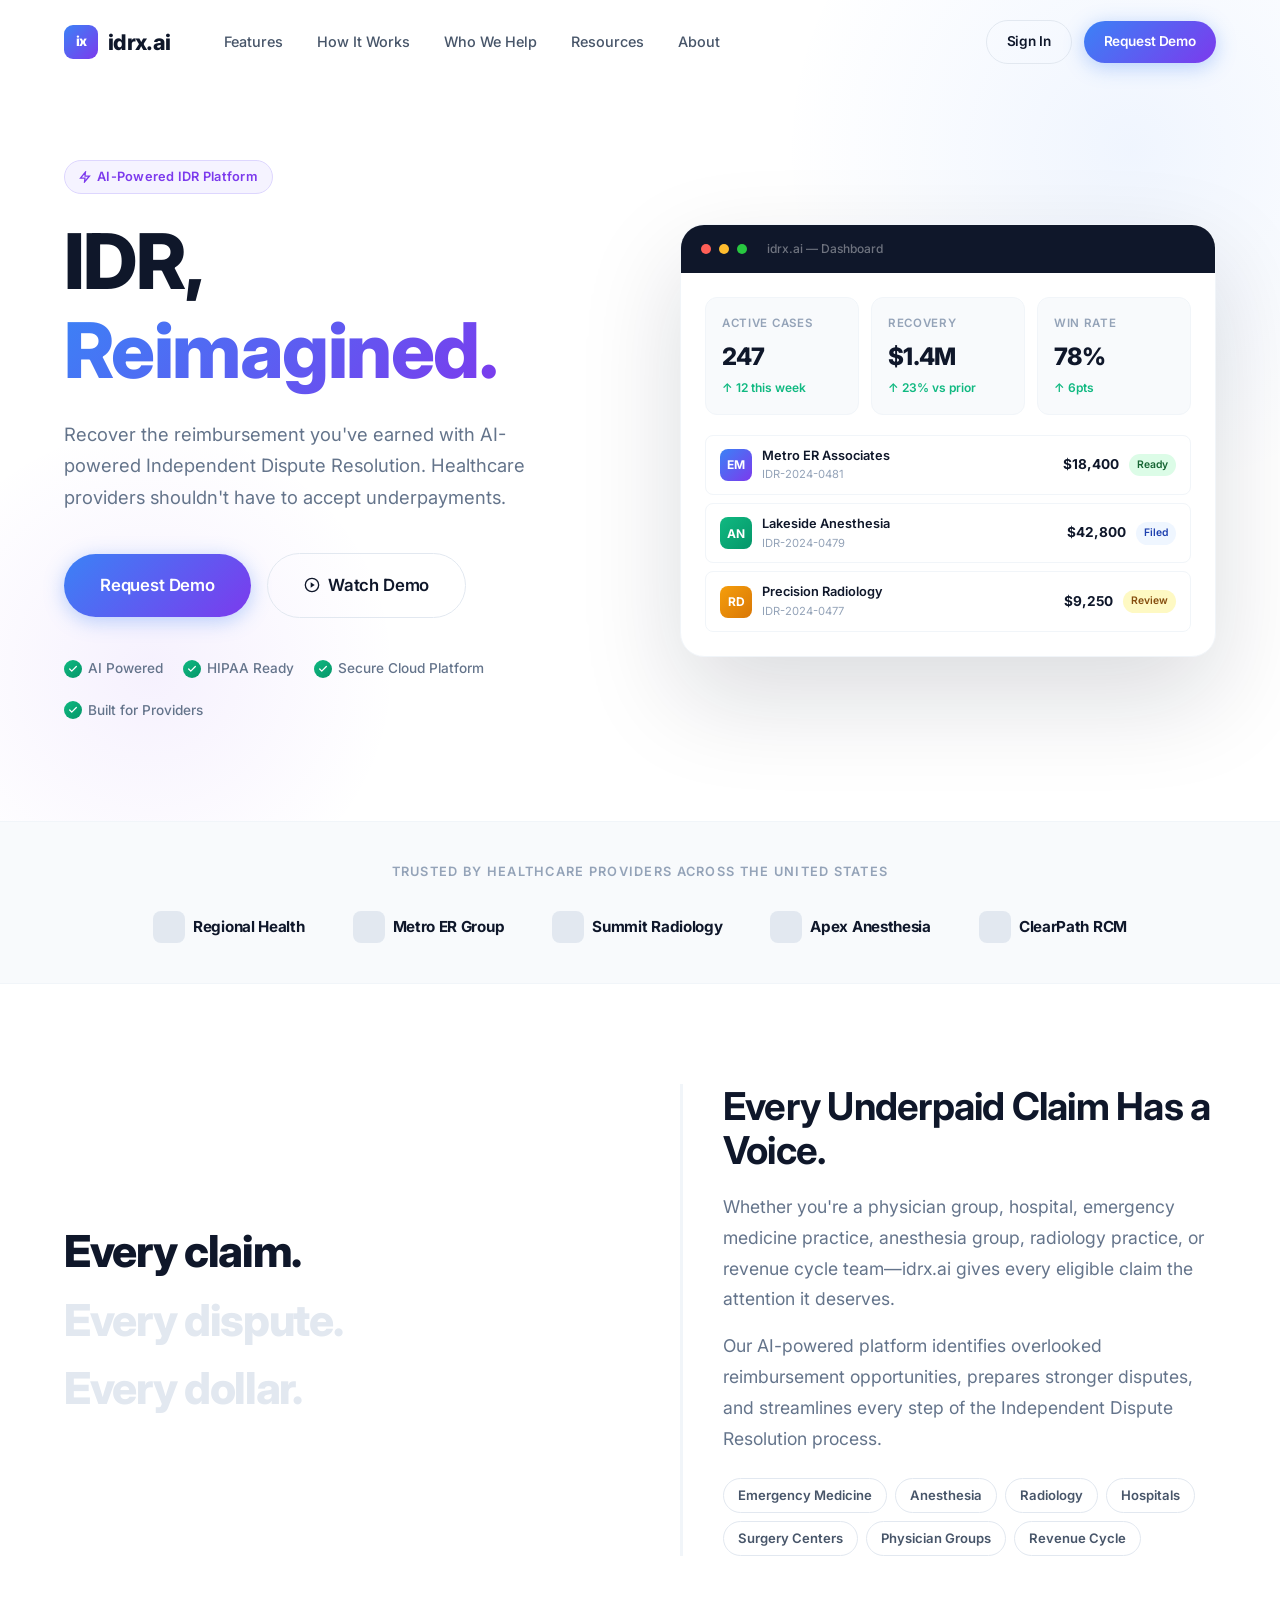
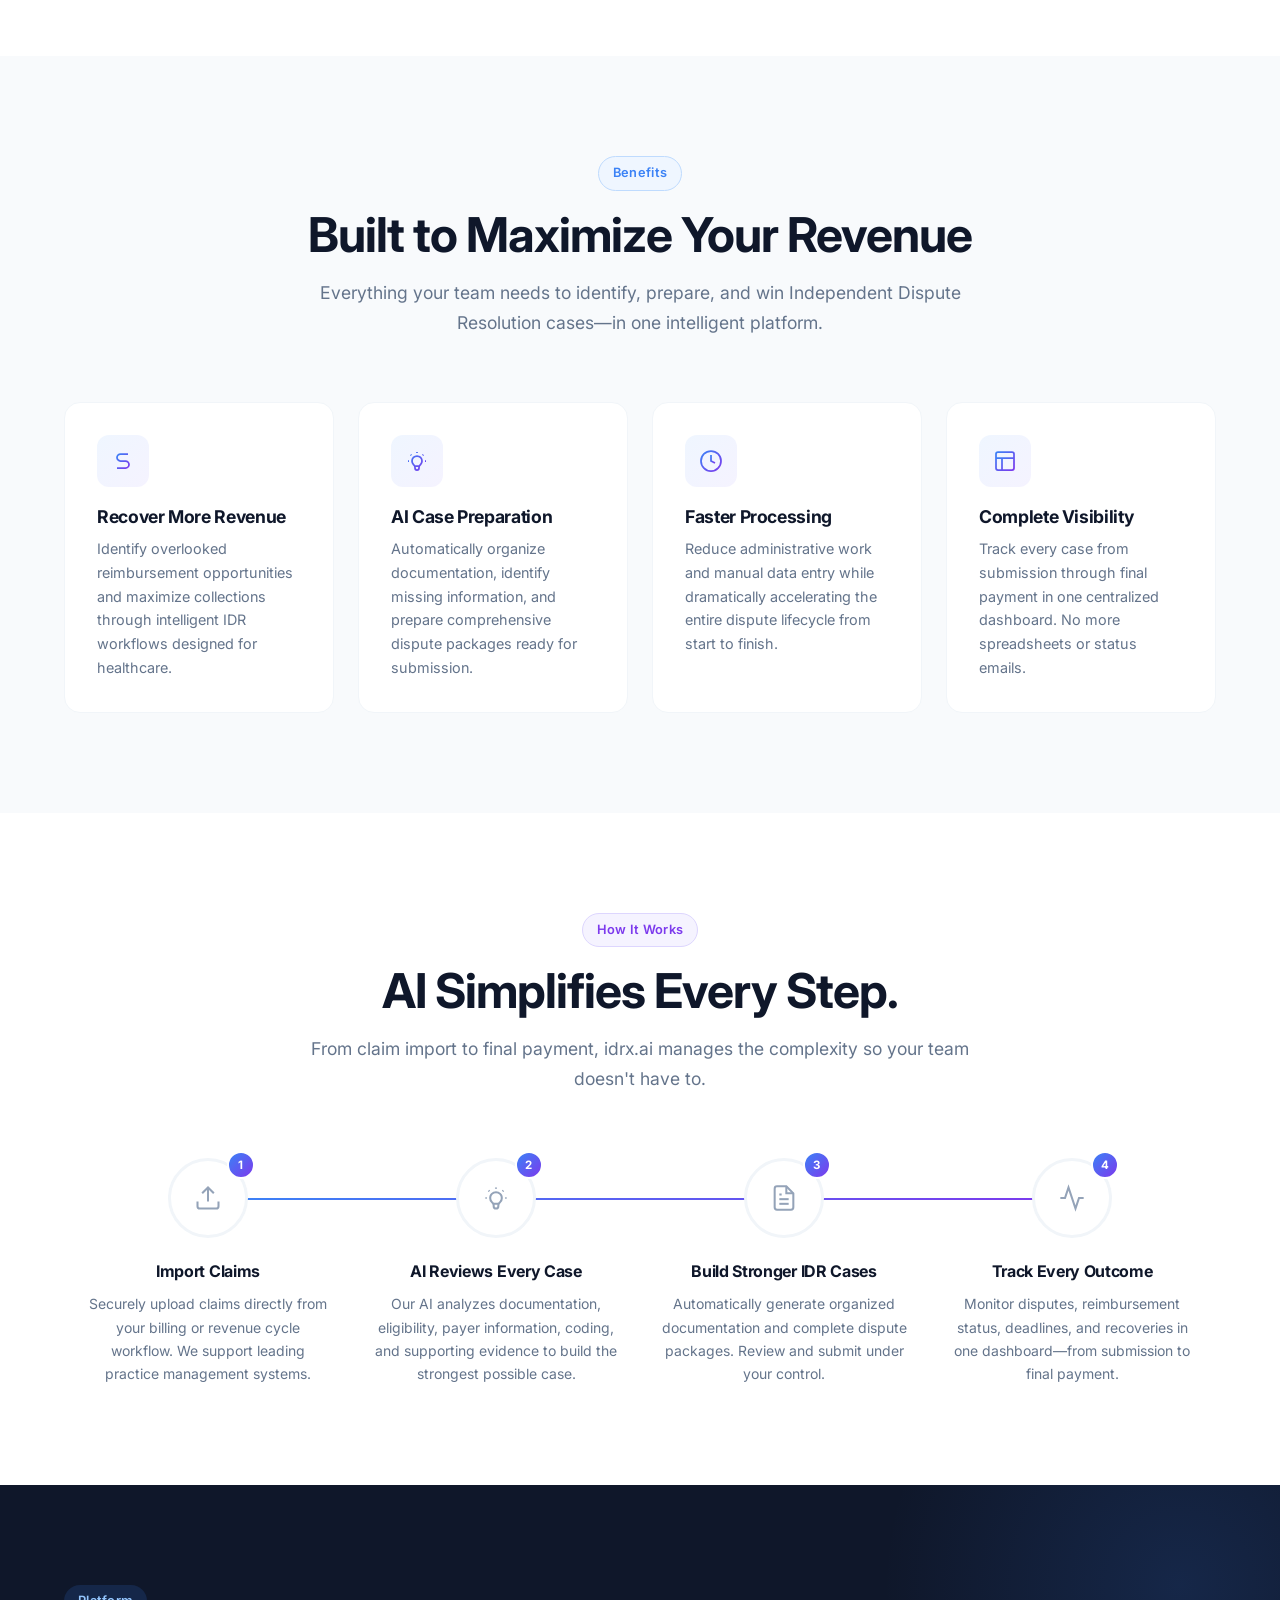
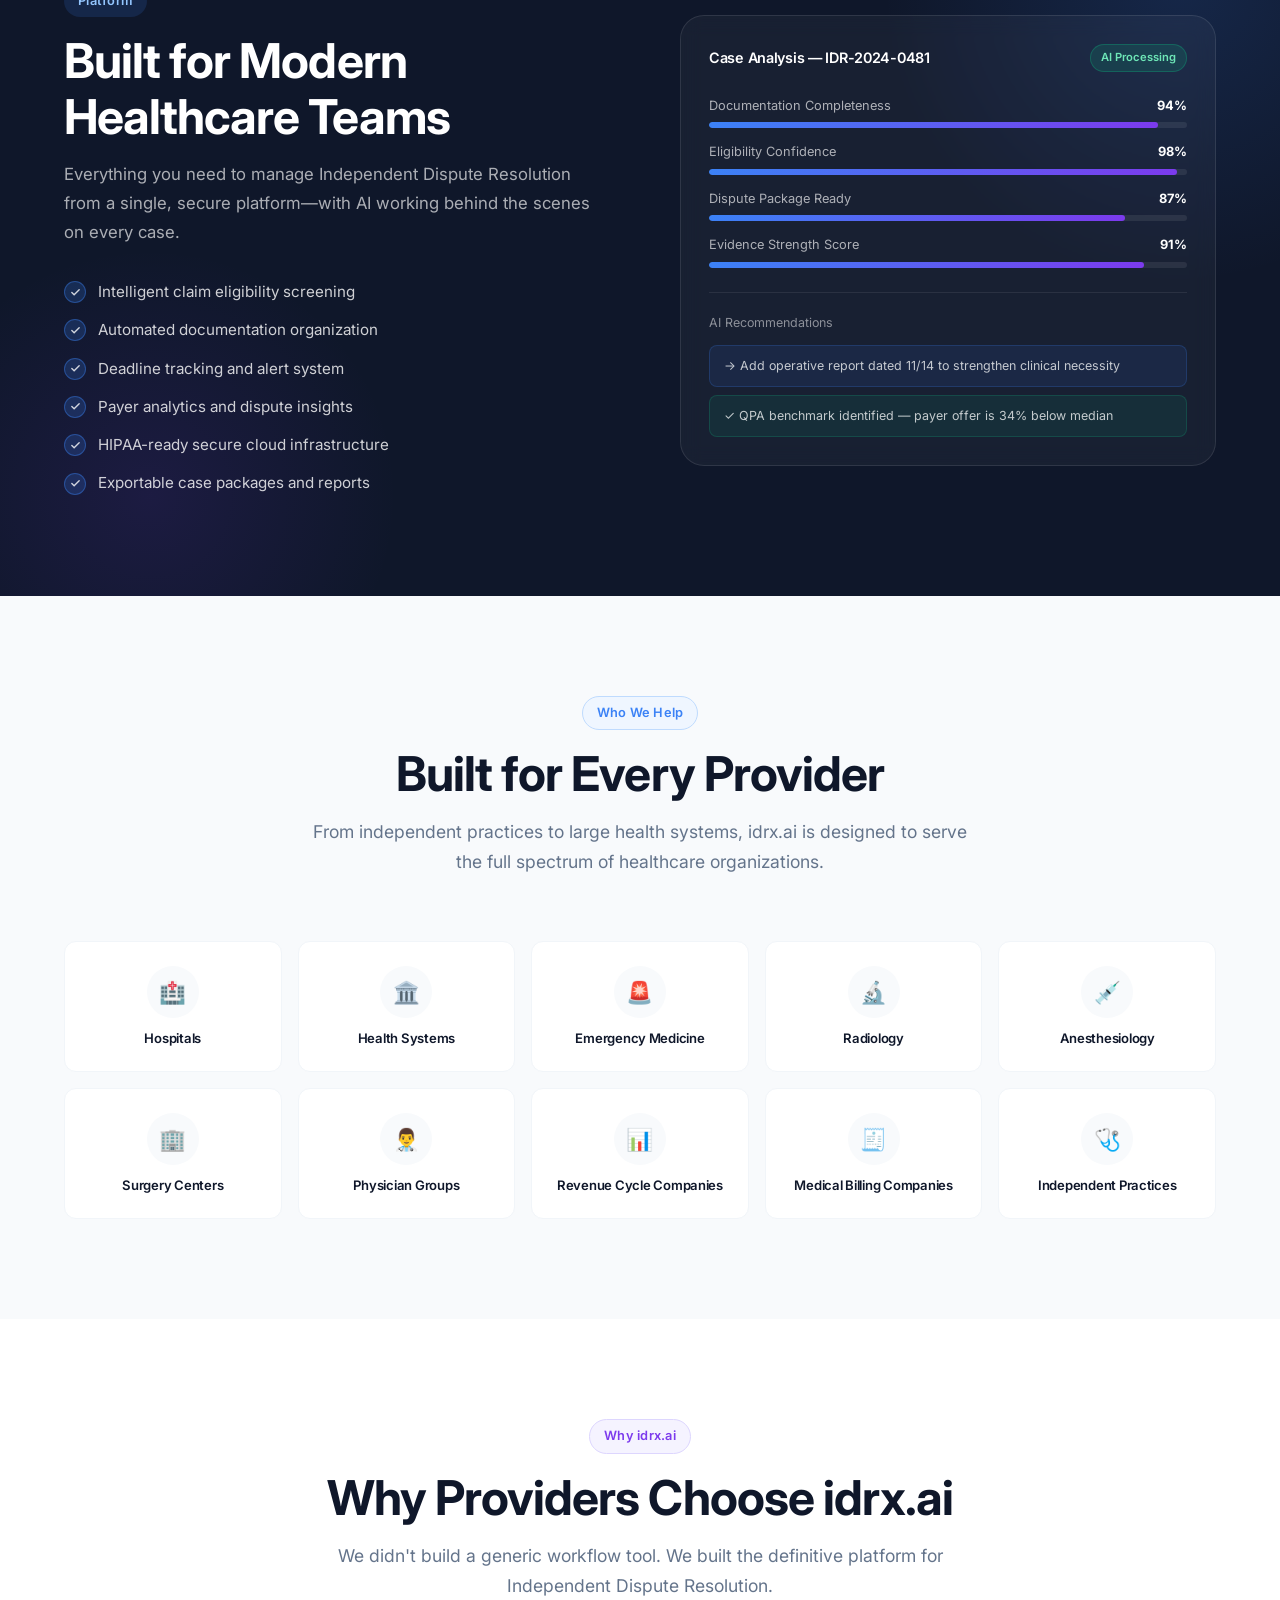
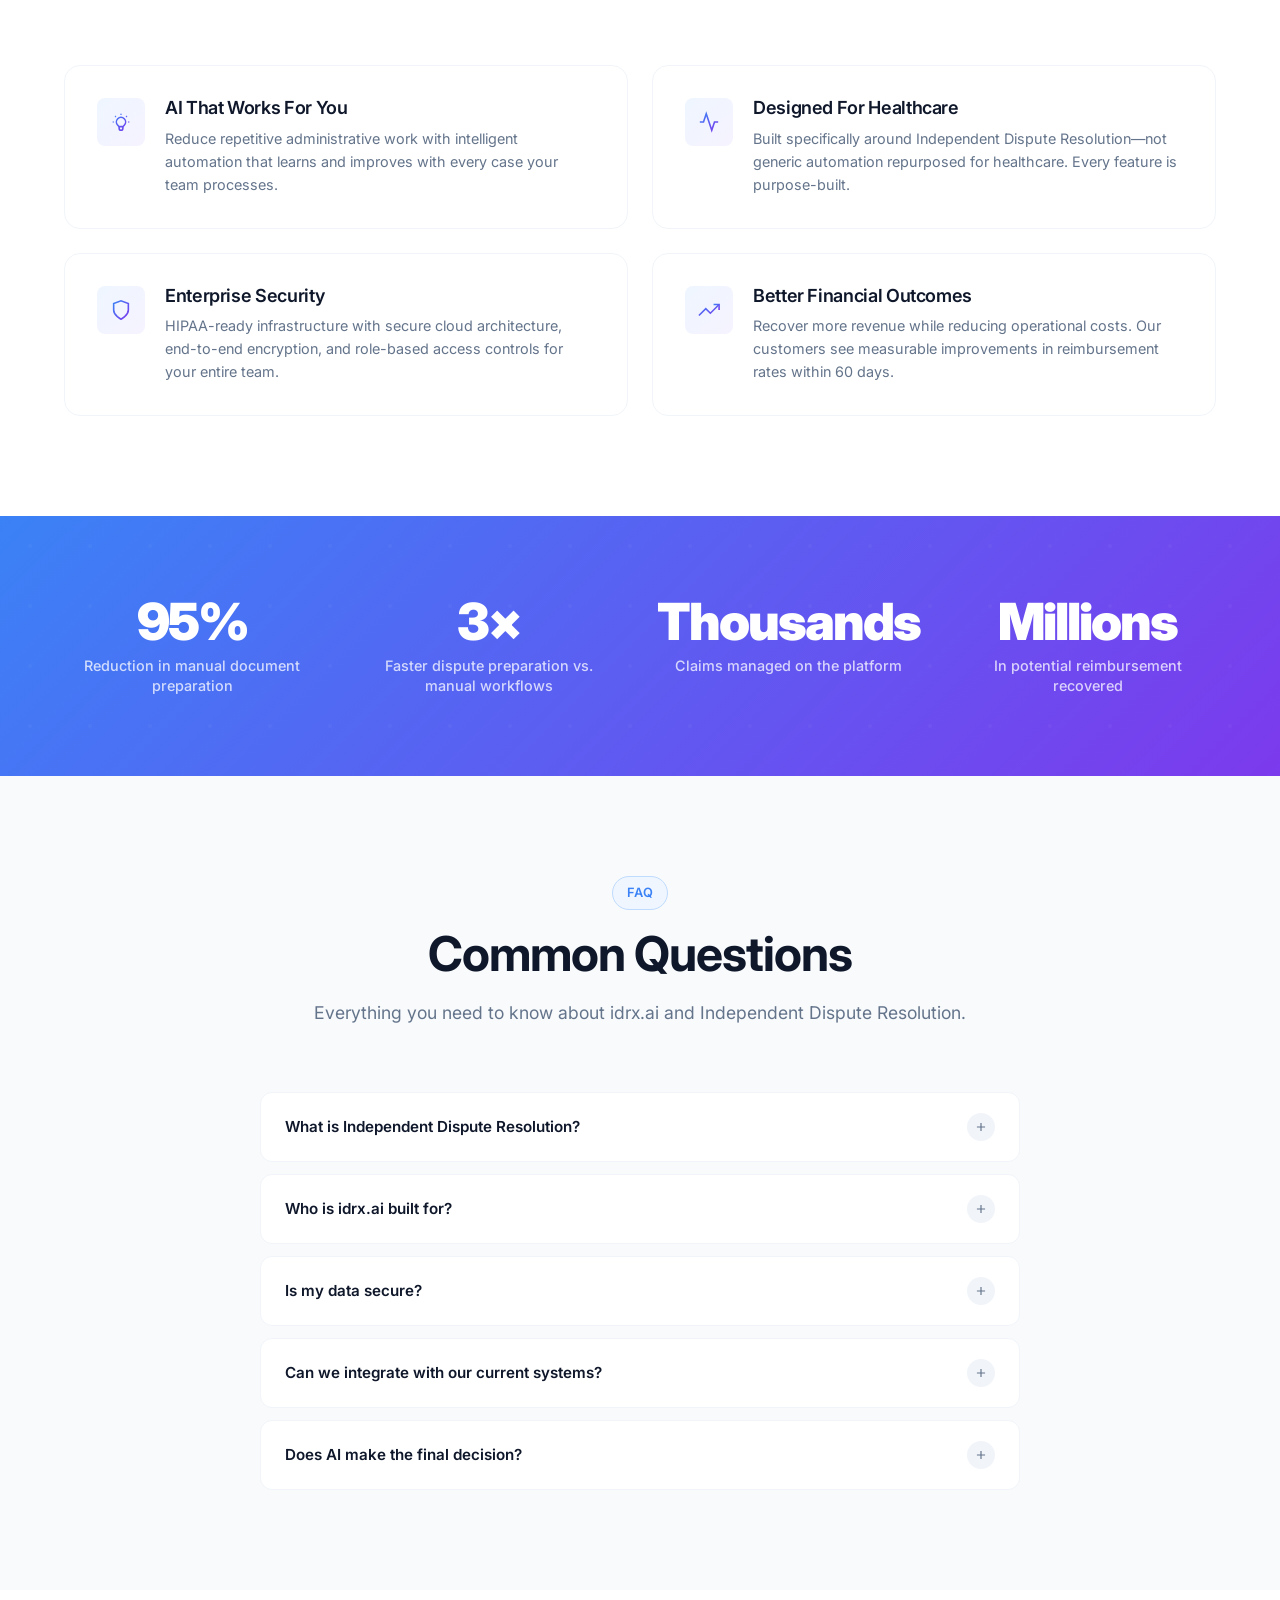
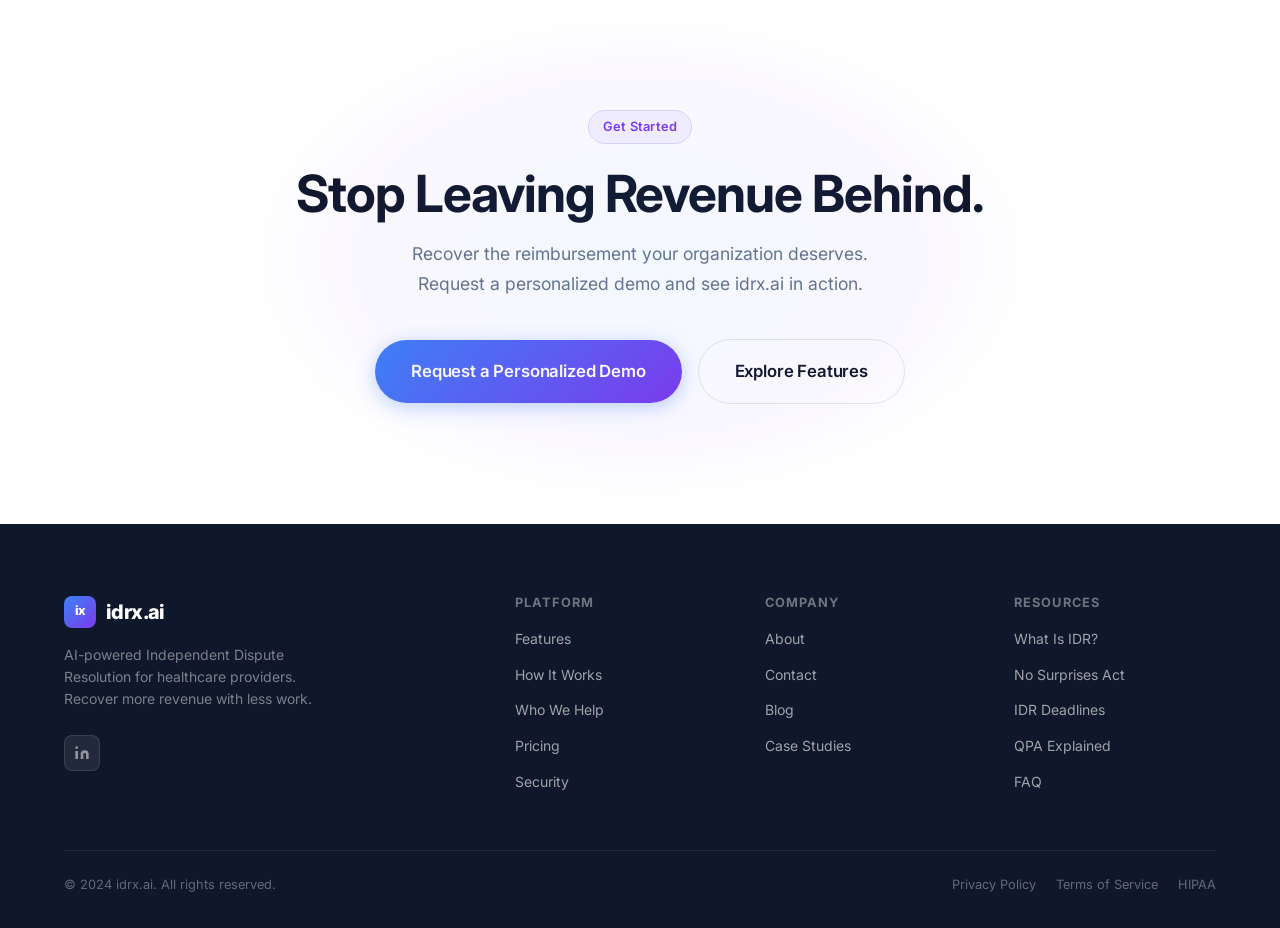
==== index.html @ ad0b0669 "Initial build: idrx.ai full website - Homepage with hero, benefits, how-it-works, dashboard mockup, " ====
<!DOCTYPE html>
<html lang="en">
<head>
  <meta charset="UTF-8" />
  <meta name="viewport" content="width=device-width, initial-scale=1.0" />
  <title>AI-Powered Independent Dispute Resolution Platform | idrx.ai</title>
  <meta name="description" content="idrx.ai helps healthcare providers recover fair reimbursement through AI-powered Independent Dispute Resolution. Simplify IDR workflows, reduce administrative burden, and maximize revenue." />
  <meta property="og:title" content="idrx.ai — IDR, Reimagined." />
  <meta property="og:description" content="AI-powered Independent Dispute Resolution for healthcare providers. Recover more revenue with less administrative work." />
  <meta property="og:type" content="website" />
  <link rel="preconnect" href="https://fonts.googleapis.com" />
  <link rel="preconnect" href="https://fonts.gstatic.com" crossorigin />
  <link rel="stylesheet" href="assets/css/style.css" />
  <link rel="icon" href="data:image/svg+xml,<svg xmlns='http://www.w3.org/2000/svg' viewBox='0 0 32 32'><rect width='32' height='32' rx='8' fill='url(%23g)'/><defs><linearGradient id='g' x1='0' y1='0' x2='1' y2='1'><stop offset='0' stop-color='%233B82F6'/><stop offset='1' stop-color='%237C3AED'/></linearGradient></defs><text x='6' y='23' font-family='system-ui' font-weight='900' font-size='18' fill='white'>ix</text></svg>" />
</head>
<body>

<!-- ── NAVIGATION ── -->
<nav class="nav" id="nav">
  <div class="nav__inner">
    <a href="index.html" class="nav__logo">
      <div class="nav__logo-mark">ix</div>
      idrx.ai
    </a>
    <ul class="nav__links">
      <li><a href="features.html">Features</a></li>
      <li><a href="index.html#how-it-works">How It Works</a></li>
      <li><a href="index.html#who-we-help">Who We Help</a></li>
      <li><a href="index.html#faq">Resources</a></li>
      <li><a href="about.html">About</a></li>
    </ul>
    <div class="nav__actions">
      <a href="contact.html" class="btn btn--secondary btn--small">Sign In</a>
      <a href="contact.html" class="btn btn--primary btn--small">Request Demo</a>
    </div>
    <button class="nav__mobile-toggle" aria-label="Open menu">
      <svg width="22" height="22" viewBox="0 0 24 24" fill="none" stroke="currentColor" stroke-width="2"><line x1="3" y1="6" x2="21" y2="6"/><line x1="3" y1="12" x2="21" y2="12"/><line x1="3" y1="18" x2="21" y2="18"/></svg>
    </button>
  </div>
</nav>

<!-- Mobile Menu -->
<div class="nav__mobile-menu">
  <button class="nav__mobile-close">✕</button>
  <a href="features.html">Features</a>
  <a href="index.html#how-it-works">How It Works</a>
  <a href="index.html#who-we-help">Who We Help</a>
  <a href="about.html">About</a>
  <a href="contact.html" class="btn btn--primary" style="margin-top:16px">Request Demo</a>
</div>

<!-- ── HERO ── -->
<section class="hero">
  <div class="container">
    <div class="hero__inner">
      <div class="hero__content">
        <div class="hero__badge animate-in">
          <span class="badge badge--violet">
            <svg width="12" height="12" viewBox="0 0 24 24" fill="none" stroke="currentColor" stroke-width="2.5"><path d="M13 2L3 14h9l-1 8 10-12h-9l1-8z"/></svg>
            AI-Powered IDR Platform
          </span>
        </div>
        <h1 class="hero__headline animate-in animate-in-delay-1">
          IDR,<br>
          <span class="text-gradient">Reimagined.</span>
        </h1>
        <p class="hero__subline animate-in animate-in-delay-2">
          Recover the reimbursement you've earned with AI-powered Independent Dispute Resolution. Healthcare providers shouldn't have to accept underpayments.
        </p>
        <div class="hero__actions animate-in animate-in-delay-3">
          <a href="contact.html" class="btn btn--primary btn--large">Request Demo</a>
          <a href="#how-it-works" class="btn btn--secondary btn--large">
            <svg width="16" height="16" viewBox="0 0 24 24" fill="none" stroke="currentColor" stroke-width="2"><circle cx="12" cy="12" r="10"/><polygon points="10 8 16 12 10 16 10 8" fill="currentColor" stroke="none"/></svg>
            Watch Demo
          </a>
        </div>
        <div class="hero__trust animate-in animate-in-delay-3">
          <div class="hero__trust-item">
            <span class="check"><svg viewBox="0 0 24 24" fill="none"><polyline points="20 6 9 17 4 12" stroke="white" stroke-width="3" stroke-linecap="round" stroke-linejoin="round"/></svg></span>
            AI Powered
          </div>
          <div class="hero__trust-item">
            <span class="check"><svg viewBox="0 0 24 24" fill="none"><polyline points="20 6 9 17 4 12" stroke="white" stroke-width="3" stroke-linecap="round" stroke-linejoin="round"/></svg></span>
            HIPAA Ready
          </div>
          <div class="hero__trust-item">
            <span class="check"><svg viewBox="0 0 24 24" fill="none"><polyline points="20 6 9 17 4 12" stroke="white" stroke-width="3" stroke-linecap="round" stroke-linejoin="round"/></svg></span>
            Secure Cloud Platform
          </div>
          <div class="hero__trust-item">
            <span class="check"><svg viewBox="0 0 24 24" fill="none"><polyline points="20 6 9 17 4 12" stroke="white" stroke-width="3" stroke-linecap="round" stroke-linejoin="round"/></svg></span>
            Built for Providers
          </div>
        </div>
      </div>

      <!-- Dashboard Visual -->
      <div class="hero__visual float">
        <div class="hero__dashboard">
          <div class="hero__dashboard-header">
            <div class="hero__dashboard-dot" style="background:#FF5F57"></div>
            <div class="hero__dashboard-dot" style="background:#FFBD2E"></div>
            <div class="hero__dashboard-dot" style="background:#28C840"></div>
            <span style="color:rgba(255,255,255,0.4);font-size:0.75rem;margin-left:12px;font-family:'Inter',sans-serif;font-weight:500">idrx.ai — Dashboard</span>
          </div>
          <div class="hero__dashboard-body">
            <div class="metric-row">
              <div class="metric-card">
                <div class="metric-card__label">Active Cases</div>
                <div class="metric-card__value">247</div>
                <div class="metric-card__change">↑ 12 this week</div>
              </div>
              <div class="metric-card">
                <div class="metric-card__label">Recovery</div>
                <div class="metric-card__value">$1.4M</div>
                <div class="metric-card__change">↑ 23% vs prior</div>
              </div>
              <div class="metric-card">
                <div class="metric-card__label">Win Rate</div>
                <div class="metric-card__value">78%</div>
                <div class="metric-card__change">↑ 6pts</div>
              </div>
            </div>
            <div class="claim-list">
              <div class="claim-item">
                <div class="claim-item__info">
                  <div class="claim-item__icon" style="background:linear-gradient(135deg,#3B82F6,#7C3AED)">EM</div>
                  <div>
                    <div class="claim-item__name">Metro ER Associates</div>
                    <div class="claim-item__id">IDR-2024-0481</div>
                  </div>
                </div>
                <div style="display:flex;align-items:center;gap:10px">
                  <div class="claim-item__amount">$18,400</div>
                  <span class="claim-item__badge claim-item__badge--ready">Ready</span>
                </div>
              </div>
              <div class="claim-item">
                <div class="claim-item__info">
                  <div class="claim-item__icon" style="background:linear-gradient(135deg,#10B981,#059669)">AN</div>
                  <div>
                    <div class="claim-item__name">Lakeside Anesthesia</div>
                    <div class="claim-item__id">IDR-2024-0479</div>
                  </div>
                </div>
                <div style="display:flex;align-items:center;gap:10px">
                  <div class="claim-item__amount">$42,800</div>
                  <span class="claim-item__badge claim-item__badge--filed">Filed</span>
                </div>
              </div>
              <div class="claim-item">
                <div class="claim-item__info">
                  <div class="claim-item__icon" style="background:linear-gradient(135deg,#F59E0B,#D97706)">RD</div>
                  <div>
                    <div class="claim-item__name">Precision Radiology</div>
                    <div class="claim-item__id">IDR-2024-0477</div>
                  </div>
                </div>
                <div style="display:flex;align-items:center;gap:10px">
                  <div class="claim-item__amount">$9,250</div>
                  <span class="claim-item__badge claim-item__badge--review">Review</span>
                </div>
              </div>
            </div>
          </div>
        </div>
      </div>
    </div>
  </div>
</section>

<!-- ── TRUST BAR ── -->
<section class="trust-bar">
  <div class="container">
    <div class="trust-bar__label">Trusted by Healthcare Providers Across the United States</div>
    <div class="trust-bar__logos">
      <div class="trust-bar__logo">
        <div class="trust-bar__logo-icon"></div>
        Regional Health
      </div>
      <div class="trust-bar__logo">
        <div class="trust-bar__logo-icon"></div>
        Metro ER Group
      </div>
      <div class="trust-bar__logo">
        <div class="trust-bar__logo-icon"></div>
        Summit Radiology
      </div>
      <div class="trust-bar__logo">
        <div class="trust-bar__logo-icon"></div>
        Apex Anesthesia
      </div>
      <div class="trust-bar__logo">
        <div class="trust-bar__logo-icon"></div>
        ClearPath RCM
      </div>
    </div>
  </div>
</section>

<!-- ── VOICE SECTION ── -->
<section class="voice-section section">
  <div class="container">
    <div class="voice-section__inner">
      <div class="voice-section__taglines reveal">
        <div class="voice-tagline">Every claim.</div>
        <div class="voice-tagline">Every dispute.</div>
        <div class="voice-tagline">Every dollar.</div>
      </div>
      <div class="voice-section__copy reveal">
        <h2>Every Underpaid Claim Has a Voice.</h2>
        <p>
          Whether you're a physician group, hospital, emergency medicine practice, anesthesia group, radiology practice, or revenue cycle team—idrx.ai gives every eligible claim the attention it deserves.
        </p>
        <p>
          Our AI-powered platform identifies overlooked reimbursement opportunities, prepares stronger disputes, and streamlines every step of the Independent Dispute Resolution process.
        </p>
        <div class="specialty-tags">
          <span class="specialty-tag">Emergency Medicine</span>
          <span class="specialty-tag">Anesthesia</span>
          <span class="specialty-tag">Radiology</span>
          <span class="specialty-tag">Hospitals</span>
          <span class="specialty-tag">Surgery Centers</span>
          <span class="specialty-tag">Physician Groups</span>
          <span class="specialty-tag">Revenue Cycle</span>
        </div>
      </div>
    </div>
  </div>
</section>

<!-- ── BENEFITS ── -->
<section class="section section--alt">
  <div class="container">
    <div class="section__header">
      <div class="section__badge">
        <span class="badge badge--blue">Benefits</span>
      </div>
      <h2 class="section__title">Built to Maximize Your Revenue</h2>
      <p class="section__subtitle">Everything your team needs to identify, prepare, and win Independent Dispute Resolution cases—in one intelligent platform.</p>
    </div>
    <div class="benefits-grid">
      <div class="benefit-card reveal">
        <div class="benefit-card__icon">
          <svg viewBox="0 0 24 24" fill="none" stroke="url(#g1)" stroke-width="1.75">
            <defs><linearGradient id="g1" x1="0" y1="0" x2="1" y2="1"><stop offset="0" stop-color="#3B82F6"/><stop offset="1" stop-color="#7C3AED"/></linearGradient></defs>
            <line x1="12" y1="1" x2="12" y2="23"/><path d="M17 5H9.5a3.5 3.5 0 0 0 0 7h5a3.5 3.5 0 0 1 0 7H6"/>
          </svg>
        </div>
        <h3>Recover More Revenue</h3>
        <p>Identify overlooked reimbursement opportunities and maximize collections through intelligent IDR workflows designed for healthcare.</p>
      </div>
      <div class="benefit-card reveal">
        <div class="benefit-card__icon">
          <svg viewBox="0 0 24 24" fill="none" stroke="url(#g2)" stroke-width="1.75">
            <defs><linearGradient id="g2" x1="0" y1="0" x2="1" y2="1"><stop offset="0" stop-color="#3B82F6"/><stop offset="1" stop-color="#7C3AED"/></linearGradient></defs>
            <path d="M9.663 17h4.673M12 3v1m6.364 1.636l-.707.707M21 12h-1M4 12H3m3.343-5.657l-.707-.707m2.828 9.9a5 5 0 1 1 7.072 0l-.548.547A3.374 3.374 0 0 0 14 18.469V19a2 2 0 1 1-4 0v-.531c0-.895-.356-1.754-.988-2.386l-.548-.547z"/>
          </svg>
        </div>
        <h3>AI Case Preparation</h3>
        <p>Automatically organize documentation, identify missing information, and prepare comprehensive dispute packages ready for submission.</p>
      </div>
      <div class="benefit-card reveal">
        <div class="benefit-card__icon">
          <svg viewBox="0 0 24 24" fill="none" stroke="url(#g3)" stroke-width="1.75">
            <defs><linearGradient id="g3" x1="0" y1="0" x2="1" y2="1"><stop offset="0" stop-color="#3B82F6"/><stop offset="1" stop-color="#7C3AED"/></linearGradient></defs>
            <circle cx="12" cy="12" r="10"/><polyline points="12 6 12 12 16 14"/>
          </svg>
        </div>
        <h3>Faster Processing</h3>
        <p>Reduce administrative work and manual data entry while dramatically accelerating the entire dispute lifecycle from start to finish.</p>
      </div>
      <div class="benefit-card reveal">
        <div class="benefit-card__icon">
          <svg viewBox="0 0 24 24" fill="none" stroke="url(#g4)" stroke-width="1.75">
            <defs><linearGradient id="g4" x1="0" y1="0" x2="1" y2="1"><stop offset="0" stop-color="#3B82F6"/><stop offset="1" stop-color="#7C3AED"/></linearGradient></defs>
            <rect x="3" y="3" width="18" height="18" rx="2"/><path d="M3 9h18M9 21V9"/>
          </svg>
        </div>
        <h3>Complete Visibility</h3>
        <p>Track every case from submission through final payment in one centralized dashboard. No more spreadsheets or status emails.</p>
      </div>
    </div>
  </div>
</section>

<!-- ── HOW IT WORKS ── -->
<section class="section" id="how-it-works">
  <div class="container">
    <div class="section__header">
      <div class="section__badge">
        <span class="badge badge--violet">How It Works</span>
      </div>
      <h2 class="section__title">AI Simplifies Every Step.</h2>
      <p class="section__subtitle">From claim import to final payment, idrx.ai manages the complexity so your team doesn't have to.</p>
    </div>
    <div class="steps-grid">
      <div class="step-card reveal">
        <div class="step-card__number">
          <svg width="28" height="28" viewBox="0 0 24 24" fill="none" stroke="currentColor" stroke-width="1.75"><path d="M21 15v4a2 2 0 0 1-2 2H5a2 2 0 0 1-2-2v-4"/><polyline points="17 8 12 3 7 8"/><line x1="12" y1="3" x2="12" y2="15"/></svg>
          <span class="step-card__num">1</span>
        </div>
        <h3>Import Claims</h3>
        <p>Securely upload claims directly from your billing or revenue cycle workflow. We support leading practice management systems.</p>
      </div>
      <div class="step-card reveal">
        <div class="step-card__number">
          <svg width="28" height="28" viewBox="0 0 24 24" fill="none" stroke="currentColor" stroke-width="1.75"><path d="M9.663 17h4.673M12 3v1m6.364 1.636l-.707.707M21 12h-1M4 12H3m3.343-5.657l-.707-.707m2.828 9.9a5 5 0 1 1 7.072 0l-.548.547A3.374 3.374 0 0 0 14 18.469V19a2 2 0 1 1-4 0v-.531c0-.895-.356-1.754-.988-2.386l-.548-.547z"/></svg>
          <span class="step-card__num">2</span>
        </div>
        <h3>AI Reviews Every Case</h3>
        <p>Our AI analyzes documentation, eligibility, payer information, coding, and supporting evidence to build the strongest possible case.</p>
      </div>
      <div class="step-card reveal">
        <div class="step-card__number">
          <svg width="28" height="28" viewBox="0 0 24 24" fill="none" stroke="currentColor" stroke-width="1.75"><path d="M14 2H6a2 2 0 0 0-2 2v16a2 2 0 0 0 2 2h12a2 2 0 0 0 2-2V8z"/><polyline points="14 2 14 8 20 8"/><line x1="16" y1="13" x2="8" y2="13"/><line x1="16" y1="17" x2="8" y2="17"/><polyline points="10 9 9 9 8 9"/></svg>
          <span class="step-card__num">3</span>
        </div>
        <h3>Build Stronger IDR Cases</h3>
        <p>Automatically generate organized documentation and complete dispute packages. Review and submit under your control.</p>
      </div>
      <div class="step-card reveal">
        <div class="step-card__number">
          <svg width="28" height="28" viewBox="0 0 24 24" fill="none" stroke="currentColor" stroke-width="1.75"><polyline points="22 12 18 12 15 21 9 3 6 12 2 12"/></svg>
          <span class="step-card__num">4</span>
        </div>
        <h3>Track Every Outcome</h3>
        <p>Monitor disputes, reimbursement status, deadlines, and recoveries in one dashboard—from submission to final payment.</p>
      </div>
    </div>
  </div>
</section>

<!-- ── PRODUCT SHOWCASE ── -->
<section class="product-showcase">
  <div class="container">
    <div class="product-showcase__inner">
      <div class="product-showcase__content reveal">
        <div style="margin-bottom:16px">
          <span class="badge" style="background:rgba(59,130,246,0.15);color:#93C5FD;border-color:rgba(59,130,246,0.3)">Platform</span>
        </div>
        <h2>Built for Modern Healthcare Teams</h2>
        <p>Everything you need to manage Independent Dispute Resolution from a single, secure platform—with AI working behind the scenes on every case.</p>
        <ul class="feature-list">
          <li>
            <span class="check-icon"><svg viewBox="0 0 24 24" fill="none"><polyline points="20 6 9 17 4 12" stroke="currentColor" stroke-width="3" stroke-linecap="round"/></svg></span>
            Intelligent claim eligibility screening
          </li>
          <li>
            <span class="check-icon"><svg viewBox="0 0 24 24" fill="none"><polyline points="20 6 9 17 4 12" stroke="currentColor" stroke-width="3" stroke-linecap="round"/></svg></span>
            Automated documentation organization
          </li>
          <li>
            <span class="check-icon"><svg viewBox="0 0 24 24" fill="none"><polyline points="20 6 9 17 4 12" stroke="currentColor" stroke-width="3" stroke-linecap="round"/></svg></span>
            Deadline tracking and alert system
          </li>
          <li>
            <span class="check-icon"><svg viewBox="0 0 24 24" fill="none"><polyline points="20 6 9 17 4 12" stroke="currentColor" stroke-width="3" stroke-linecap="round"/></svg></span>
            Payer analytics and dispute insights
          </li>
          <li>
            <span class="check-icon"><svg viewBox="0 0 24 24" fill="none"><polyline points="20 6 9 17 4 12" stroke="currentColor" stroke-width="3" stroke-linecap="round"/></svg></span>
            HIPAA-ready secure cloud infrastructure
          </li>
          <li>
            <span class="check-icon"><svg viewBox="0 0 24 24" fill="none"><polyline points="20 6 9 17 4 12" stroke="currentColor" stroke-width="3" stroke-linecap="round"/></svg></span>
            Exportable case packages and reports
          </li>
        </ul>
      </div>
      <div class="product-showcase__screen reveal">
        <div class="screen-header">
          <h4>Case Analysis — IDR-2024-0481</h4>
          <span class="status-pill">AI Processing</span>
        </div>
        <div class="progress-items">
          <div class="progress-item">
            <div class="progress-item__header">
              <span class="progress-item__label">Documentation Completeness</span>
              <span class="progress-item__pct">94%</span>
            </div>
            <div class="progress-bar"><div class="progress-bar__fill" data-width="94"></div></div>
          </div>
          <div class="progress-item">
            <div class="progress-item__header">
              <span class="progress-item__label">Eligibility Confidence</span>
              <span class="progress-item__pct">98%</span>
            </div>
            <div class="progress-bar"><div class="progress-bar__fill" data-width="98"></div></div>
          </div>
          <div class="progress-item">
            <div class="progress-item__header">
              <span class="progress-item__label">Dispute Package Ready</span>
              <span class="progress-item__pct">87%</span>
            </div>
            <div class="progress-bar"><div class="progress-bar__fill" data-width="87"></div></div>
          </div>
          <div class="progress-item">
            <div class="progress-item__header">
              <span class="progress-item__label">Evidence Strength Score</span>
              <span class="progress-item__pct">91%</span>
            </div>
            <div class="progress-bar"><div class="progress-bar__fill" data-width="91"></div></div>
          </div>
        </div>
        <div style="margin-top:24px;padding-top:20px;border-top:1px solid rgba(255,255,255,0.08)">
          <div style="display:flex;justify-content:space-between;align-items:center;margin-bottom:12px">
            <span style="font-size:0.78rem;color:rgba(255,255,255,0.5);font-family:'Inter',sans-serif;">AI Recommendations</span>
          </div>
          <div style="display:flex;flex-direction:column;gap:8px;">
            <div style="background:rgba(59,130,246,0.1);border:1px solid rgba(59,130,246,0.2);border-radius:8px;padding:10px 14px;font-size:0.78rem;color:rgba(255,255,255,0.75);font-family:'Inter',sans-serif;">
              → Add operative report dated 11/14 to strengthen clinical necessity
            </div>
            <div style="background:rgba(16,185,129,0.1);border:1px solid rgba(16,185,129,0.2);border-radius:8px;padding:10px 14px;font-size:0.78rem;color:rgba(255,255,255,0.75);font-family:'Inter',sans-serif;">
              ✓ QPA benchmark identified — payer offer is 34% below median
            </div>
          </div>
        </div>
      </div>
    </div>
  </div>
</section>

<!-- ── WHO WE HELP ── -->
<section class="section section--alt" id="who-we-help">
  <div class="container">
    <div class="section__header">
      <div class="section__badge">
        <span class="badge badge--blue">Who We Help</span>
      </div>
      <h2 class="section__title">Built for Every Provider</h2>
      <p class="section__subtitle">From independent practices to large health systems, idrx.ai is designed to serve the full spectrum of healthcare organizations.</p>
    </div>
    <div class="who-grid">
      <div class="who-card reveal">
        <div class="who-card__icon-bg">🏥</div>
        <h4>Hospitals</h4>
      </div>
      <div class="who-card reveal">
        <div class="who-card__icon-bg">🏛️</div>
        <h4>Health Systems</h4>
      </div>
      <div class="who-card reveal">
        <div class="who-card__icon-bg">🚨</div>
        <h4>Emergency Medicine</h4>
      </div>
      <div class="who-card reveal">
        <div class="who-card__icon-bg">🔬</div>
        <h4>Radiology</h4>
      </div>
      <div class="who-card reveal">
        <div class="who-card__icon-bg">💉</div>
        <h4>Anesthesiology</h4>
      </div>
      <div class="who-card reveal">
        <div class="who-card__icon-bg">🏢</div>
        <h4>Surgery Centers</h4>
      </div>
      <div class="who-card reveal">
        <div class="who-card__icon-bg">👨‍⚕️</div>
        <h4>Physician Groups</h4>
      </div>
      <div class="who-card reveal">
        <div class="who-card__icon-bg">📊</div>
        <h4>Revenue Cycle Companies</h4>
      </div>
      <div class="who-card reveal">
        <div class="who-card__icon-bg">🧾</div>
        <h4>Medical Billing Companies</h4>
      </div>
      <div class="who-card reveal">
        <div class="who-card__icon-bg">🩺</div>
        <h4>Independent Practices</h4>
      </div>
    </div>
  </div>
</section>

<!-- ── WHY IDRX ── -->
<section class="section">
  <div class="container">
    <div class="section__header">
      <div class="section__badge">
        <span class="badge badge--violet">Why idrx.ai</span>
      </div>
      <h2 class="section__title">Why Providers Choose idrx.ai</h2>
      <p class="section__subtitle">We didn't build a generic workflow tool. We built the definitive platform for Independent Dispute Resolution.</p>
    </div>
    <div class="why-grid">
      <div class="why-card reveal">
        <div class="why-card__icon">
          <svg width="22" height="22" viewBox="0 0 24 24" fill="none" stroke="url(#wg1)" stroke-width="1.75">
            <defs><linearGradient id="wg1" x1="0" y1="0" x2="1" y2="1"><stop offset="0" stop-color="#3B82F6"/><stop offset="1" stop-color="#7C3AED"/></linearGradient></defs>
            <path d="M9.663 17h4.673M12 3v1m6.364 1.636l-.707.707M21 12h-1M4 12H3m3.343-5.657l-.707-.707m2.828 9.9a5 5 0 1 1 7.072 0l-.548.547A3.374 3.374 0 0 0 14 18.469V19a2 2 0 1 1-4 0v-.531c0-.895-.356-1.754-.988-2.386l-.548-.547z"/>
          </svg>
        </div>
        <div>
          <h4>AI That Works For You</h4>
          <p>Reduce repetitive administrative work with intelligent automation that learns and improves with every case your team processes.</p>
        </div>
      </div>
      <div class="why-card reveal">
        <div class="why-card__icon">
          <svg width="22" height="22" viewBox="0 0 24 24" fill="none" stroke="url(#wg2)" stroke-width="1.75">
            <defs><linearGradient id="wg2" x1="0" y1="0" x2="1" y2="1"><stop offset="0" stop-color="#3B82F6"/><stop offset="1" stop-color="#7C3AED"/></linearGradient></defs>
            <path d="M22 12h-4l-3 9L9 3l-3 9H2"/>
          </svg>
        </div>
        <div>
          <h4>Designed For Healthcare</h4>
          <p>Built specifically around Independent Dispute Resolution—not generic automation repurposed for healthcare. Every feature is purpose-built.</p>
        </div>
      </div>
      <div class="why-card reveal">
        <div class="why-card__icon">
          <svg width="22" height="22" viewBox="0 0 24 24" fill="none" stroke="url(#wg3)" stroke-width="1.75">
            <defs><linearGradient id="wg3" x1="0" y1="0" x2="1" y2="1"><stop offset="0" stop-color="#3B82F6"/><stop offset="1" stop-color="#7C3AED"/></linearGradient></defs>
            <path d="M12 22s8-4 8-10V5l-8-3-8 3v7c0 6 8 10 8 10z"/>
          </svg>
        </div>
        <div>
          <h4>Enterprise Security</h4>
          <p>HIPAA-ready infrastructure with secure cloud architecture, end-to-end encryption, and role-based access controls for your entire team.</p>
        </div>
      </div>
      <div class="why-card reveal">
        <div class="why-card__icon">
          <svg width="22" height="22" viewBox="0 0 24 24" fill="none" stroke="url(#wg4)" stroke-width="1.75">
            <defs><linearGradient id="wg4" x1="0" y1="0" x2="1" y2="1"><stop offset="0" stop-color="#3B82F6"/><stop offset="1" stop-color="#7C3AED"/></linearGradient></defs>
            <polyline points="23 6 13.5 15.5 8.5 10.5 1 18"/><polyline points="17 6 23 6 23 12"/>
          </svg>
        </div>
        <div>
          <h4>Better Financial Outcomes</h4>
          <p>Recover more revenue while reducing operational costs. Our customers see measurable improvements in reimbursement rates within 60 days.</p>
        </div>
      </div>
    </div>
  </div>
</section>

<!-- ── STATS ── -->
<section class="stats-section">
  <div class="container">
    <div class="stats-grid">
      <div class="stat-item reveal">
        <div class="stat-item__value"><span data-count="95" data-suffix="%">95%</span></div>
        <div class="stat-item__label">Reduction in manual document preparation</div>
      </div>
      <div class="stat-item reveal">
        <div class="stat-item__value"><span data-count="3" data-suffix="×">3×</span></div>
        <div class="stat-item__label">Faster dispute preparation vs. manual workflows</div>
      </div>
      <div class="stat-item reveal">
        <div class="stat-item__value">Thousands</div>
        <div class="stat-item__label">Claims managed on the platform</div>
      </div>
      <div class="stat-item reveal">
        <div class="stat-item__value">Millions</div>
        <div class="stat-item__label">In potential reimbursement recovered</div>
      </div>
    </div>
  </div>
</section>

<!-- ── FAQ ── -->
<section class="section section--alt" id="faq">
  <div class="container">
    <div class="section__header">
      <div class="section__badge">
        <span class="badge badge--blue">FAQ</span>
      </div>
      <h2 class="section__title">Common Questions</h2>
      <p class="section__subtitle">Everything you need to know about idrx.ai and Independent Dispute Resolution.</p>
    </div>
    <div class="faq-list">
      <div class="faq-item">
        <button class="faq-item__trigger">
          <span class="faq-item__question">What is Independent Dispute Resolution?</span>
          <span class="faq-item__icon">
            <svg viewBox="0 0 24 24" fill="none" stroke="currentColor"><line x1="12" y1="5" x2="12" y2="19"/><line x1="5" y1="12" x2="19" y2="12"/></svg>
          </span>
        </button>
        <div class="faq-item__answer">
          <div class="faq-item__answer-inner">
            Independent Dispute Resolution (IDR) is the federal arbitration process established under the No Surprises Act to resolve payment disputes between providers and payers for certain out-of-network services. It provides a structured pathway for providers to challenge underpayments through an independent arbitration process.
          </div>
        </div>
      </div>
      <div class="faq-item">
        <button class="faq-item__trigger">
          <span class="faq-item__question">Who is idrx.ai built for?</span>
          <span class="faq-item__icon">
            <svg viewBox="0 0 24 24" fill="none" stroke="currentColor"><line x1="12" y1="5" x2="12" y2="19"/><line x1="5" y1="12" x2="19" y2="12"/></svg>
          </span>
        </button>
        <div class="faq-item__answer">
          <div class="faq-item__answer-inner">
            idrx.ai is built for healthcare providers, physician groups, hospitals, billing companies, and revenue cycle organizations of all sizes. Whether you're managing a handful of disputes or thousands of cases per month, the platform scales to meet your volume and complexity.
          </div>
        </div>
      </div>
      <div class="faq-item">
        <button class="faq-item__trigger">
          <span class="faq-item__question">Is my data secure?</span>
          <span class="faq-item__icon">
            <svg viewBox="0 0 24 24" fill="none" stroke="currentColor"><line x1="12" y1="5" x2="12" y2="19"/><line x1="5" y1="12" x2="19" y2="12"/></svg>
          </span>
        </button>
        <div class="faq-item__answer">
          <div class="faq-item__answer-inner">
            Yes. Security and patient privacy are foundational to the platform, not afterthoughts. idrx.ai is built on HIPAA-ready infrastructure with end-to-end encryption, secure cloud architecture, and strict access controls. We are committed to the highest standards of healthcare data security.
          </div>
        </div>
      </div>
      <div class="faq-item">
        <button class="faq-item__trigger">
          <span class="faq-item__question">Can we integrate with our current systems?</span>
          <span class="faq-item__icon">
            <svg viewBox="0 0 24 24" fill="none" stroke="currentColor"><line x1="12" y1="5" x2="12" y2="19"/><line x1="5" y1="12" x2="19" y2="12"/></svg>
          </span>
        </button>
        <div class="faq-item__answer">
          <div class="faq-item__answer-inner">
            Yes. We are actively building integrations with leading billing systems and practice management platforms. In the meantime, we support secure file-based imports and exports. Contact us to discuss your specific integration needs.
          </div>
        </div>
      </div>
      <div class="faq-item">
        <button class="faq-item__trigger">
          <span class="faq-item__question">Does AI make the final decision?</span>
          <span class="faq-item__icon">
            <svg viewBox="0 0 24 24" fill="none" stroke="currentColor"><line x1="12" y1="5" x2="12" y2="19"/><line x1="5" y1="12" x2="19" y2="12"/></svg>
          </span>
        </button>
        <div class="faq-item__answer">
          <div class="faq-item__answer-inner">
            No. AI assists with organizing documentation, identifying opportunities, and preparing dispute materials—but your team remains in control. All submissions are reviewed and approved by your staff before filing. idrx.ai augments your expertise; it never replaces your judgment.
          </div>
        </div>
      </div>
    </div>
  </div>
</section>

<!-- ── FINAL CTA ── -->
<section class="cta-section">
  <div class="container">
    <div class="section__badge" style="justify-content:center;display:flex;margin-bottom:20px">
      <span class="badge badge--violet">Get Started</span>
    </div>
    <h2>Stop Leaving Revenue Behind.</h2>
    <p>Recover the reimbursement your organization deserves. Request a personalized demo and see idrx.ai in action.</p>
    <div class="cta-section__actions">
      <a href="contact.html" class="btn btn--primary btn--large">Request a Personalized Demo</a>
      <a href="features.html" class="btn btn--secondary btn--large">Explore Features</a>
    </div>
  </div>
</section>

<!-- ── FOOTER ── -->
<footer class="footer">
  <div class="container">
    <div class="footer__inner">
      <div class="footer__brand">
        <div class="footer__logo">
          <div class="footer__logo-mark">ix</div>
          idrx.ai
        </div>
        <p class="footer__tagline">AI-powered Independent Dispute Resolution for healthcare providers. Recover more revenue with less work.</p>
        <div class="footer__social">
          <a href="#" class="footer__social-link" aria-label="LinkedIn">
            <svg viewBox="0 0 24 24" fill="currentColor"><path d="M16 8a6 6 0 0 1 6 6v7h-4v-7a2 2 0 0 0-2-2 2 2 0 0 0-2 2v7h-4v-7a6 6 0 0 1 6-6zM2 9h4v12H2z"/><circle cx="4" cy="4" r="2"/></svg>
          </a>
        </div>
      </div>
      <div class="footer__col">
        <h5>Platform</h5>
        <ul>
          <li><a href="features.html">Features</a></li>
          <li><a href="index.html#how-it-works">How It Works</a></li>
          <li><a href="index.html#who-we-help">Who We Help</a></li>
          <li><a href="contact.html">Pricing</a></li>
          <li><a href="contact.html">Security</a></li>
        </ul>
      </div>
      <div class="footer__col">
        <h5>Company</h5>
        <ul>
          <li><a href="about.html">About</a></li>
          <li><a href="contact.html">Contact</a></li>
          <li><a href="#">Blog</a></li>
          <li><a href="#">Case Studies</a></li>
        </ul>
      </div>
      <div class="footer__col">
        <h5>Resources</h5>
        <ul>
          <li><a href="#">What Is IDR?</a></li>
          <li><a href="#">No Surprises Act</a></li>
          <li><a href="#">IDR Deadlines</a></li>
          <li><a href="#">QPA Explained</a></li>
          <li><a href="#">FAQ</a></li>
        </ul>
      </div>
    </div>
    <div class="footer__bottom">
      <span class="footer__copyright">© 2024 idrx.ai. All rights reserved.</span>
      <div class="footer__legal">
        <a href="#">Privacy Policy</a>
        <a href="#">Terms of Service</a>
        <a href="#">HIPAA</a>
      </div>
    </div>
  </div>
</footer>

<script src="assets/js/main.js"></script>
</body>
</html>
---- assets/css/style.css ----
@import url('https://fonts.googleapis.com/css2?family=Inter:wght@300;400;500;600;700;800;900&display=swap');

:root {
  --navy: #0F172A;
  --blue: #3B82F6;
  --violet: #7C3AED;
  --blue-light: #60A5FA;
  --violet-light: #A78BFA;
  --gray-50: #F8FAFC;
  --gray-100: #F1F5F9;
  --gray-200: #E2E8F0;
  --gray-400: #94A3B8;
  --gray-500: #64748B;
  --gray-600: #475569;
  --gray-700: #334155;
  --white: #FFFFFF;
  --gradient: linear-gradient(135deg, var(--blue) 0%, var(--violet) 100%);
  --gradient-soft: linear-gradient(135deg, #EFF6FF 0%, #F5F3FF 100%);
  --shadow-sm: 0 1px 3px rgba(0,0,0,0.06), 0 1px 2px rgba(0,0,0,0.04);
  --shadow-md: 0 4px 16px rgba(0,0,0,0.08), 0 2px 6px rgba(0,0,0,0.04);
  --shadow-lg: 0 20px 60px rgba(0,0,0,0.10), 0 8px 20px rgba(0,0,0,0.06);
  --shadow-xl: 0 40px 100px rgba(15,23,42,0.15);
  --radius-sm: 8px;
  --radius-md: 12px;
  --radius-lg: 16px;
  --radius-xl: 24px;
  --radius-full: 9999px;
}

*, *::before, *::after { box-sizing: border-box; margin: 0; padding: 0; }

html { scroll-behavior: smooth; font-size: 16px; }

body {
  font-family: 'Inter', -apple-system, BlinkMacSystemFont, sans-serif;
  color: var(--navy);
  background: var(--white);
  line-height: 1.6;
  -webkit-font-smoothing: antialiased;
  overflow-x: hidden;
}

/* ── TYPOGRAPHY ── */
h1, h2, h3, h4, h5 { line-height: 1.15; letter-spacing: -0.02em; font-weight: 700; }
h1 { font-size: clamp(2.75rem, 6vw, 5rem); font-weight: 800; }
h2 { font-size: clamp(2rem, 4vw, 3rem); }
h3 { font-size: clamp(1.25rem, 2vw, 1.625rem); }
h4 { font-size: 1.125rem; font-weight: 600; }
p { color: var(--gray-600); }

a { text-decoration: none; color: inherit; }
img { max-width: 100%; display: block; }

/* ── UTILITIES ── */
.container { max-width: 1200px; margin: 0 auto; padding: 0 24px; }
.container--wide { max-width: 1400px; margin: 0 auto; padding: 0 24px; }

.text-gradient {
  background: var(--gradient);
  -webkit-background-clip: text;
  -webkit-text-fill-color: transparent;
  background-clip: text;
}

.badge {
  display: inline-flex;
  align-items: center;
  gap: 6px;
  padding: 6px 14px;
  border-radius: var(--radius-full);
  font-size: 0.8rem;
  font-weight: 600;
  letter-spacing: 0.02em;
}

.badge--blue {
  background: #EFF6FF;
  color: var(--blue);
  border: 1px solid #BFDBFE;
}

.badge--violet {
  background: #F5F3FF;
  color: var(--violet);
  border: 1px solid #DDD6FE;
}

/* ── BUTTONS ── */
.btn {
  display: inline-flex;
  align-items: center;
  gap: 8px;
  padding: 14px 28px;
  border-radius: var(--radius-full);
  font-size: 0.95rem;
  font-weight: 600;
  cursor: pointer;
  transition: all 0.2s ease;
  border: none;
  font-family: 'Inter', sans-serif;
  letter-spacing: -0.01em;
  white-space: nowrap;
}

.btn--primary {
  background: var(--gradient);
  color: var(--white);
  box-shadow: 0 4px 20px rgba(59,130,246,0.35);
}
.btn--primary:hover {
  transform: translateY(-1px);
  box-shadow: 0 8px 30px rgba(59,130,246,0.45);
}

.btn--secondary {
  background: transparent;
  color: var(--navy);
  border: 1.5px solid var(--gray-200);
}
.btn--secondary:hover {
  background: var(--gray-50);
  border-color: var(--gray-300);
}

.btn--ghost {
  background: rgba(255,255,255,0.12);
  color: var(--white);
  border: 1.5px solid rgba(255,255,255,0.25);
  backdrop-filter: blur(10px);
}
.btn--ghost:hover {
  background: rgba(255,255,255,0.2);
}

.btn--large { padding: 18px 36px; font-size: 1.05rem; }
.btn--small { padding: 10px 20px; font-size: 0.85rem; }

/* ── NAVIGATION ── */
.nav {
  position: fixed;
  top: 0;
  left: 0;
  right: 0;
  z-index: 1000;
  padding: 0;
  transition: all 0.3s ease;
}

.nav.scrolled {
  background: rgba(255,255,255,0.92);
  backdrop-filter: blur(20px);
  -webkit-backdrop-filter: blur(20px);
  border-bottom: 1px solid var(--gray-100);
  box-shadow: 0 2px 20px rgba(15,23,42,0.06);
}

.nav__inner {
  max-width: 1200px;
  margin: 0 auto;
  padding: 20px 24px;
  display: flex;
  align-items: center;
  gap: 40px;
}

.nav__logo {
  display: flex;
  align-items: center;
  gap: 10px;
  font-size: 1.35rem;
  font-weight: 800;
  color: var(--navy);
  letter-spacing: -0.03em;
  flex-shrink: 0;
}

.nav__logo-mark {
  width: 34px;
  height: 34px;
  background: var(--gradient);
  border-radius: 9px;
  display: flex;
  align-items: center;
  justify-content: center;
  color: white;
  font-size: 0.85rem;
  font-weight: 800;
}

.nav__links {
  display: flex;
  align-items: center;
  gap: 6px;
  list-style: none;
  flex: 1;
}

.nav__links a {
  padding: 8px 14px;
  border-radius: var(--radius-sm);
  font-size: 0.9rem;
  font-weight: 500;
  color: var(--gray-600);
  transition: all 0.15s ease;
}

.nav__links a:hover, .nav__links a.active {
  color: var(--navy);
  background: var(--gray-50);
}

.nav__actions {
  display: flex;
  align-items: center;
  gap: 12px;
  flex-shrink: 0;
}

.nav__mobile-toggle {
  display: none;
  background: none;
  border: none;
  cursor: pointer;
  padding: 8px;
  color: var(--navy);
}

/* ── HERO ── */
.hero {
  padding: 160px 0 100px;
  position: relative;
  overflow: hidden;
}

.hero::before {
  content: '';
  position: absolute;
  top: -200px;
  right: -200px;
  width: 700px;
  height: 700px;
  background: radial-gradient(circle, rgba(59,130,246,0.08) 0%, transparent 70%);
  pointer-events: none;
}

.hero::after {
  content: '';
  position: absolute;
  bottom: -100px;
  left: -100px;
  width: 500px;
  height: 500px;
  background: radial-gradient(circle, rgba(124,58,237,0.07) 0%, transparent 70%);
  pointer-events: none;
}

.hero__inner {
  display: grid;
  grid-template-columns: 1fr 1fr;
  gap: 80px;
  align-items: center;
}

.hero__content { position: relative; z-index: 1; }

.hero__badge { margin-bottom: 24px; }

.hero__headline {
  margin-bottom: 24px;
  color: var(--navy);
}

.hero__subline {
  font-size: 1.15rem;
  line-height: 1.7;
  color: var(--gray-500);
  margin-bottom: 40px;
  max-width: 500px;
}

.hero__actions {
  display: flex;
  align-items: center;
  gap: 16px;
  margin-bottom: 40px;
  flex-wrap: wrap;
}

.hero__trust {
  display: flex;
  align-items: center;
  gap: 20px;
  flex-wrap: wrap;
}

.hero__trust-item {
  display: flex;
  align-items: center;
  gap: 6px;
  font-size: 0.85rem;
  font-weight: 500;
  color: var(--gray-500);
}

.hero__trust-item .check {
  width: 18px;
  height: 18px;
  background: linear-gradient(135deg, #10B981, #059669);
  border-radius: 50%;
  display: flex;
  align-items: center;
  justify-content: center;
  flex-shrink: 0;
}

.hero__trust-item .check svg {
  width: 10px;
  height: 10px;
  stroke: white;
  stroke-width: 2.5;
}

/* HERO VISUAL */
.hero__visual {
  position: relative;
  z-index: 1;
}

.hero__dashboard {
  background: var(--white);
  border-radius: var(--radius-xl);
  box-shadow: var(--shadow-xl);
  border: 1px solid var(--gray-100);
  overflow: hidden;
}

.hero__dashboard-header {
  background: var(--navy);
  padding: 14px 20px;
  display: flex;
  align-items: center;
  gap: 8px;
}

.hero__dashboard-dot {
  width: 10px;
  height: 10px;
  border-radius: 50%;
}

.hero__dashboard-body { padding: 24px; }

.metric-row {
  display: grid;
  grid-template-columns: repeat(3, 1fr);
  gap: 12px;
  margin-bottom: 20px;
}

.metric-card {
  background: var(--gray-50);
  border-radius: var(--radius-md);
  padding: 16px;
  border: 1px solid var(--gray-100);
}

.metric-card__label {
  font-size: 0.72rem;
  font-weight: 600;
  text-transform: uppercase;
  letter-spacing: 0.06em;
  color: var(--gray-400);
  margin-bottom: 6px;
}

.metric-card__value {
  font-size: 1.5rem;
  font-weight: 800;
  color: var(--navy);
  letter-spacing: -0.03em;
}

.metric-card__change {
  font-size: 0.75rem;
  font-weight: 600;
  color: #10B981;
  margin-top: 2px;
}

.claim-list { display: flex; flex-direction: column; gap: 8px; }

.claim-item {
  display: flex;
  align-items: center;
  justify-content: space-between;
  padding: 10px 14px;
  background: var(--white);
  border: 1px solid var(--gray-100);
  border-radius: var(--radius-sm);
}

.claim-item__info { display: flex; align-items: center; gap: 10px; }

.claim-item__icon {
  width: 32px;
  height: 32px;
  border-radius: 8px;
  display: flex;
  align-items: center;
  justify-content: center;
  font-size: 0.75rem;
  font-weight: 700;
  color: white;
  flex-shrink: 0;
}

.claim-item__name {
  font-size: 0.8rem;
  font-weight: 600;
  color: var(--navy);
}

.claim-item__id {
  font-size: 0.7rem;
  color: var(--gray-400);
}

.claim-item__amount {
  font-size: 0.85rem;
  font-weight: 700;
  color: var(--navy);
}

.claim-item__badge {
  font-size: 0.65rem;
  font-weight: 600;
  padding: 3px 8px;
  border-radius: var(--radius-full);
}

.claim-item__badge--ready { background: #DCFCE7; color: #166534; }
.claim-item__badge--review { background: #FEF9C3; color: #854D0E; }
.claim-item__badge--filed { background: #EFF6FF; color: #1E40AF; }

/* ── TRUST BAR ── */
.trust-bar {
  padding: 40px 0;
  border-top: 1px solid var(--gray-100);
  border-bottom: 1px solid var(--gray-100);
  background: var(--gray-50);
}

.trust-bar__label {
  text-align: center;
  font-size: 0.8rem;
  font-weight: 600;
  text-transform: uppercase;
  letter-spacing: 0.1em;
  color: var(--gray-400);
  margin-bottom: 28px;
}

.trust-bar__logos {
  display: flex;
  align-items: center;
  justify-content: center;
  gap: 48px;
  flex-wrap: wrap;
}

.trust-bar__logo {
  display: flex;
  align-items: center;
  gap: 8px;
  font-size: 0.95rem;
  font-weight: 700;
  color: var(--gray-300);
  letter-spacing: -0.02em;
  transition: color 0.2s;
}

.trust-bar__logo:hover { color: var(--gray-400); }

.trust-bar__logo-icon {
  width: 32px;
  height: 32px;
  background: var(--gray-200);
  border-radius: 8px;
}

/* ── SECTIONS ── */
.section { padding: 100px 0; }
.section--alt { background: var(--gray-50); }
.section--dark { background: var(--navy); }

.section__header {
  text-align: center;
  max-width: 680px;
  margin: 0 auto 64px;
}

.section__badge { margin-bottom: 16px; }
.section__title { margin-bottom: 16px; color: var(--navy); }
.section__subtitle { font-size: 1.1rem; color: var(--gray-500); line-height: 1.7; }

/* ── VOICE SECTION ── */
.voice-section { padding: 100px 0; }

.voice-section__inner {
  display: grid;
  grid-template-columns: 1fr 1fr;
  gap: 80px;
  align-items: center;
}

.voice-section__taglines {
  display: flex;
  flex-direction: column;
  gap: 0;
}

.voice-tagline {
  font-size: clamp(2rem, 3.5vw, 2.75rem);
  font-weight: 800;
  letter-spacing: -0.03em;
  color: var(--gray-200);
  transition: color 0.3s;
  line-height: 1.2;
  padding: 8px 0;
}

.voice-tagline.active { color: var(--navy); }
.voice-tagline span { display: block; }

.voice-section__copy {
  padding-left: 40px;
  border-left: 3px solid var(--gray-100);
}

.voice-section__copy h2 {
  font-size: clamp(1.75rem, 3vw, 2.5rem);
  margin-bottom: 20px;
  color: var(--navy);
}

.voice-section__copy p {
  font-size: 1.1rem;
  line-height: 1.75;
  color: var(--gray-500);
  margin-bottom: 16px;
}

.specialty-tags {
  display: flex;
  flex-wrap: wrap;
  gap: 8px;
  margin-top: 24px;
}

.specialty-tag {
  padding: 6px 14px;
  background: var(--white);
  border: 1.5px solid var(--gray-200);
  border-radius: var(--radius-full);
  font-size: 0.82rem;
  font-weight: 600;
  color: var(--gray-600);
  transition: all 0.2s;
}

.specialty-tag:hover {
  border-color: var(--blue);
  color: var(--blue);
  background: #EFF6FF;
}

/* ── BENEFITS GRID ── */
.benefits-grid {
  display: grid;
  grid-template-columns: repeat(auto-fit, minmax(260px, 1fr));
  gap: 24px;
}

.benefit-card {
  background: var(--white);
  border: 1px solid var(--gray-100);
  border-radius: var(--radius-lg);
  padding: 32px;
  transition: all 0.25s ease;
  position: relative;
  overflow: hidden;
}

.benefit-card::before {
  content: '';
  position: absolute;
  top: 0;
  left: 0;
  right: 0;
  height: 3px;
  background: var(--gradient);
  opacity: 0;
  transition: opacity 0.25s;
}

.benefit-card:hover {
  transform: translateY(-4px);
  box-shadow: var(--shadow-lg);
  border-color: transparent;
}

.benefit-card:hover::before { opacity: 1; }

.benefit-card__icon {
  width: 52px;
  height: 52px;
  border-radius: var(--radius-md);
  background: var(--gradient-soft);
  display: flex;
  align-items: center;
  justify-content: center;
  margin-bottom: 20px;
}

.benefit-card__icon svg {
  width: 24px;
  height: 24px;
}

.benefit-card h3 {
  font-size: 1.1rem;
  margin-bottom: 10px;
  color: var(--navy);
}

.benefit-card p {
  font-size: 0.9rem;
  line-height: 1.65;
  color: var(--gray-500);
}

/* ── HOW IT WORKS ── */
.steps-grid {
  display: grid;
  grid-template-columns: repeat(4, 1fr);
  gap: 0;
  position: relative;
}

.steps-grid::before {
  content: '';
  position: absolute;
  top: 40px;
  left: calc(12.5% + 20px);
  right: calc(12.5% + 20px);
  height: 2px;
  background: linear-gradient(90deg, var(--blue) 0%, var(--violet) 100%);
  z-index: 0;
}

.step-card {
  text-align: center;
  padding: 0 20px;
  position: relative;
  z-index: 1;
}

.step-card__number {
  width: 80px;
  height: 80px;
  border-radius: 50%;
  background: var(--white);
  border: 3px solid var(--gray-100);
  display: flex;
  align-items: center;
  justify-content: center;
  margin: 0 auto 24px;
  font-size: 0.75rem;
  font-weight: 700;
  text-transform: uppercase;
  letter-spacing: 0.05em;
  color: var(--gray-400);
  transition: all 0.3s;
  position: relative;
}

.step-card:hover .step-card__number {
  background: var(--gradient);
  border-color: transparent;
  color: white;
  box-shadow: 0 8px 24px rgba(59,130,246,0.3);
}

.step-card__num {
  position: absolute;
  top: -10px;
  right: -10px;
  width: 28px;
  height: 28px;
  background: var(--gradient);
  border-radius: 50%;
  color: white;
  font-size: 0.72rem;
  font-weight: 700;
  display: flex;
  align-items: center;
  justify-content: center;
  border: 2px solid white;
}

.step-card h3 {
  font-size: 1rem;
  margin-bottom: 12px;
  color: var(--navy);
}

.step-card p {
  font-size: 0.875rem;
  line-height: 1.65;
  color: var(--gray-500);
}

/* ── PRODUCT SHOWCASE ── */
.product-showcase {
  padding: 100px 0;
  background: var(--navy);
  position: relative;
  overflow: hidden;
}

.product-showcase::before {
  content: '';
  position: absolute;
  top: -200px;
  right: -200px;
  width: 600px;
  height: 600px;
  background: radial-gradient(circle, rgba(59,130,246,0.15) 0%, transparent 70%);
  pointer-events: none;
}

.product-showcase::after {
  content: '';
  position: absolute;
  bottom: -150px;
  left: -100px;
  width: 500px;
  height: 500px;
  background: radial-gradient(circle, rgba(124,58,237,0.12) 0%, transparent 70%);
  pointer-events: none;
}

.product-showcase__inner {
  display: grid;
  grid-template-columns: 1fr 1fr;
  gap: 80px;
  align-items: center;
  position: relative;
  z-index: 1;
}

.product-showcase__content h2 { color: white; margin-bottom: 16px; }
.product-showcase__content p { color: rgba(255,255,255,0.65); font-size: 1.05rem; line-height: 1.75; margin-bottom: 32px; }

.feature-list { list-style: none; display: flex; flex-direction: column; gap: 14px; }

.feature-list li {
  display: flex;
  align-items: center;
  gap: 12px;
  color: rgba(255,255,255,0.8);
  font-size: 0.95rem;
}

.feature-list li .check-icon {
  width: 22px;
  height: 22px;
  background: rgba(59,130,246,0.2);
  border: 1px solid rgba(59,130,246,0.4);
  border-radius: 50%;
  display: flex;
  align-items: center;
  justify-content: center;
  flex-shrink: 0;
}

.feature-list li .check-icon svg {
  width: 11px;
  height: 11px;
  stroke: var(--blue-light);
  stroke-width: 2.5;
}

.product-showcase__screen {
  background: rgba(255,255,255,0.04);
  border: 1px solid rgba(255,255,255,0.1);
  border-radius: var(--radius-xl);
  padding: 28px;
  backdrop-filter: blur(10px);
}

.screen-header {
  display: flex;
  align-items: center;
  justify-content: space-between;
  margin-bottom: 24px;
}

.screen-header h4 {
  color: white;
  font-size: 0.9rem;
}

.screen-header .status-pill {
  font-size: 0.7rem;
  font-weight: 600;
  padding: 4px 10px;
  background: rgba(16,185,129,0.15);
  color: #6EE7B7;
  border-radius: var(--radius-full);
  border: 1px solid rgba(16,185,129,0.3);
}

.progress-items { display: flex; flex-direction: column; gap: 14px; }

.progress-item { }

.progress-item__header {
  display: flex;
  align-items: center;
  justify-content: space-between;
  margin-bottom: 6px;
}

.progress-item__label {
  font-size: 0.8rem;
  color: rgba(255,255,255,0.65);
}

.progress-item__pct {
  font-size: 0.8rem;
  font-weight: 700;
  color: white;
}

.progress-bar {
  height: 6px;
  background: rgba(255,255,255,0.08);
  border-radius: var(--radius-full);
  overflow: hidden;
}

.progress-bar__fill {
  height: 100%;
  border-radius: var(--radius-full);
  background: var(--gradient);
  transition: width 1s ease;
}

/* ── WHO WE HELP ── */
.who-grid {
  display: grid;
  grid-template-columns: repeat(5, 1fr);
  gap: 16px;
  margin-top: 16px;
}

.who-card {
  background: var(--white);
  border: 1px solid var(--gray-100);
  border-radius: var(--radius-md);
  padding: 24px 20px;
  text-align: center;
  transition: all 0.25s ease;
  cursor: default;
}

.who-card:hover {
  transform: translateY(-3px);
  box-shadow: var(--shadow-md);
  border-color: var(--blue);
}

.who-card:hover .who-card__icon-bg {
  background: linear-gradient(135deg, #EFF6FF, #F5F3FF);
}

.who-card__icon-bg {
  width: 52px;
  height: 52px;
  border-radius: 50%;
  background: var(--gray-50);
  margin: 0 auto 12px;
  display: flex;
  align-items: center;
  justify-content: center;
  transition: background 0.25s;
  font-size: 1.35rem;
}

.who-card h4 {
  font-size: 0.82rem;
  font-weight: 600;
  color: var(--navy);
  line-height: 1.3;
}

/* ── WHY SECTION ── */
.why-grid {
  display: grid;
  grid-template-columns: repeat(2, 1fr);
  gap: 24px;
}

.why-card {
  display: flex;
  gap: 20px;
  padding: 32px;
  background: var(--white);
  border: 1px solid var(--gray-100);
  border-radius: var(--radius-lg);
  transition: all 0.25s;
}

.why-card:hover {
  box-shadow: var(--shadow-md);
  border-color: var(--gray-200);
}

.why-card__icon {
  width: 48px;
  height: 48px;
  border-radius: var(--radius-sm);
  background: var(--gradient-soft);
  display: flex;
  align-items: center;
  justify-content: center;
  flex-shrink: 0;
}

.why-card__icon svg { width: 22px; height: 22px; }

.why-card h4 { margin-bottom: 8px; color: var(--navy); }
.why-card p { font-size: 0.9rem; color: var(--gray-500); line-height: 1.6; }

/* ── STATS ── */
.stats-section {
  padding: 80px 0;
  background: var(--gradient);
  position: relative;
  overflow: hidden;
}

.stats-section::before {
  content: '';
  position: absolute;
  inset: 0;
  background: url("data:image/svg+xml,%3Csvg width='60' height='60' viewBox='0 0 60 60' xmlns='http://www.w3.org/2000/svg'%3E%3Cg fill='none' fill-rule='evenodd'%3E%3Cg fill='%23ffffff' fill-opacity='0.03'%3E%3Ccircle cx='30' cy='30' r='2'/%3E%3C/g%3E%3C/g%3E%3C/svg%3E");
}

.stats-grid {
  display: grid;
  grid-template-columns: repeat(4, 1fr);
  gap: 40px;
  position: relative;
  z-index: 1;
}

.stat-item { text-align: center; }

.stat-item__value {
  font-size: clamp(2.5rem, 4vw, 3.5rem);
  font-weight: 900;
  color: white;
  letter-spacing: -0.04em;
  line-height: 1;
  margin-bottom: 8px;
}

.stat-item__label {
  font-size: 0.9rem;
  color: rgba(255,255,255,0.75);
  font-weight: 500;
  line-height: 1.4;
}

/* ── FAQ ── */
.faq-list { max-width: 760px; margin: 0 auto; display: flex; flex-direction: column; gap: 12px; }

.faq-item {
  background: var(--white);
  border: 1px solid var(--gray-100);
  border-radius: var(--radius-md);
  overflow: hidden;
  transition: box-shadow 0.2s;
}

.faq-item.open { box-shadow: var(--shadow-md); border-color: var(--gray-200); }

.faq-item__trigger {
  width: 100%;
  display: flex;
  align-items: center;
  justify-content: space-between;
  padding: 20px 24px;
  background: none;
  border: none;
  cursor: pointer;
  text-align: left;
  font-family: 'Inter', sans-serif;
}

.faq-item__question {
  font-size: 0.95rem;
  font-weight: 600;
  color: var(--navy);
  line-height: 1.4;
}

.faq-item__icon {
  width: 28px;
  height: 28px;
  border-radius: 50%;
  background: var(--gray-100);
  display: flex;
  align-items: center;
  justify-content: center;
  flex-shrink: 0;
  transition: all 0.2s;
}

.faq-item.open .faq-item__icon {
  background: var(--gradient);
  transform: rotate(45deg);
}

.faq-item__icon svg {
  width: 14px;
  height: 14px;
  stroke: var(--gray-500);
  stroke-width: 2;
}

.faq-item.open .faq-item__icon svg { stroke: white; }

.faq-item__answer {
  max-height: 0;
  overflow: hidden;
  transition: max-height 0.3s ease, padding 0.3s;
}

.faq-item.open .faq-item__answer { max-height: 300px; }

.faq-item__answer-inner {
  padding: 0 24px 20px;
  font-size: 0.9rem;
  line-height: 1.7;
  color: var(--gray-500);
}

/* ── FINAL CTA ── */
.cta-section {
  padding: 120px 0;
  text-align: center;
  position: relative;
  overflow: hidden;
}

.cta-section::before {
  content: '';
  position: absolute;
  top: 50%;
  left: 50%;
  transform: translate(-50%, -50%);
  width: 800px;
  height: 500px;
  background: radial-gradient(ellipse, rgba(59,130,246,0.06) 0%, rgba(124,58,237,0.04) 50%, transparent 70%);
  pointer-events: none;
}

.cta-section h2 {
  font-size: clamp(2.25rem, 4vw, 3.5rem);
  margin-bottom: 16px;
  color: var(--navy);
}

.cta-section p {
  font-size: 1.1rem;
  color: var(--gray-500);
  max-width: 500px;
  margin: 0 auto 40px;
  line-height: 1.7;
}

.cta-section__actions {
  display: flex;
  align-items: center;
  justify-content: center;
  gap: 16px;
  flex-wrap: wrap;
}

/* ── FOOTER ── */
.footer {
  background: var(--navy);
  padding: 72px 0 32px;
}

.footer__inner {
  display: grid;
  grid-template-columns: 2fr 1fr 1fr 1fr;
  gap: 48px;
  margin-bottom: 56px;
}

.footer__brand {}
.footer__logo {
  display: flex;
  align-items: center;
  gap: 10px;
  font-size: 1.25rem;
  font-weight: 800;
  color: white;
  letter-spacing: -0.03em;
  margin-bottom: 16px;
}

.footer__logo-mark {
  width: 32px;
  height: 32px;
  background: var(--gradient);
  border-radius: 8px;
  display: flex;
  align-items: center;
  justify-content: center;
  color: white;
  font-size: 0.8rem;
  font-weight: 800;
}

.footer__tagline {
  font-size: 0.875rem;
  color: rgba(255,255,255,0.45);
  line-height: 1.6;
  max-width: 260px;
  margin-bottom: 24px;
}

.footer__social {
  display: flex;
  gap: 10px;
}

.footer__social-link {
  width: 36px;
  height: 36px;
  border-radius: var(--radius-sm);
  background: rgba(255,255,255,0.08);
  border: 1px solid rgba(255,255,255,0.1);
  display: flex;
  align-items: center;
  justify-content: center;
  color: rgba(255,255,255,0.5);
  transition: all 0.2s;
}

.footer__social-link:hover {
  background: rgba(255,255,255,0.12);
  color: white;
}

.footer__social-link svg { width: 16px; height: 16px; }

.footer__col h5 {
  font-size: 0.8rem;
  font-weight: 700;
  text-transform: uppercase;
  letter-spacing: 0.08em;
  color: rgba(255,255,255,0.4);
  margin-bottom: 16px;
}

.footer__col ul { list-style: none; display: flex; flex-direction: column; gap: 10px; }

.footer__col ul li a {
  font-size: 0.875rem;
  color: rgba(255,255,255,0.6);
  transition: color 0.15s;
}

.footer__col ul li a:hover { color: white; }

.footer__bottom {
  display: flex;
  align-items: center;
  justify-content: space-between;
  padding-top: 24px;
  border-top: 1px solid rgba(255,255,255,0.08);
}

.footer__copyright {
  font-size: 0.8rem;
  color: rgba(255,255,255,0.35);
}

.footer__legal {
  display: flex;
  gap: 20px;
}

.footer__legal a {
  font-size: 0.8rem;
  color: rgba(255,255,255,0.35);
  transition: color 0.15s;
}

.footer__legal a:hover { color: rgba(255,255,255,0.7); }

/* ── MOBILE MENU ── */
.nav__mobile-menu {
  display: none;
  position: fixed;
  inset: 0;
  background: rgba(15,23,42,0.96);
  z-index: 999;
  flex-direction: column;
  align-items: center;
  justify-content: center;
  gap: 16px;
  backdrop-filter: blur(20px);
}

.nav__mobile-menu.open { display: flex; }
.nav__mobile-menu a {
  color: white;
  font-size: 1.5rem;
  font-weight: 700;
  letter-spacing: -0.02em;
}

.nav__mobile-close {
  position: absolute;
  top: 20px;
  right: 24px;
  background: none;
  border: none;
  color: white;
  cursor: pointer;
  font-size: 1.5rem;
}

/* ── PAGE HERO (inner pages) ── */
.page-hero {
  padding: 140px 0 80px;
  background: var(--navy);
  position: relative;
  overflow: hidden;
}

.page-hero::before {
  content: '';
  position: absolute;
  top: -100px;
  right: -100px;
  width: 500px;
  height: 500px;
  background: radial-gradient(circle, rgba(59,130,246,0.12) 0%, transparent 70%);
}

.page-hero__badge { margin-bottom: 20px; }
.page-hero__badge .badge { background: rgba(59,130,246,0.15); color: #93C5FD; border-color: rgba(59,130,246,0.3); }

.page-hero h1 { color: white; margin-bottom: 16px; }
.page-hero p { color: rgba(255,255,255,0.6); font-size: 1.15rem; max-width: 580px; line-height: 1.7; }

/* ── FEATURES PAGE ── */
.features-section { padding: 100px 0; }

.features-tabs {
  display: flex;
  gap: 8px;
  margin-bottom: 48px;
  flex-wrap: wrap;
}

.feature-tab {
  padding: 10px 20px;
  border-radius: var(--radius-full);
  font-size: 0.875rem;
  font-weight: 600;
  border: 1.5px solid var(--gray-200);
  background: transparent;
  color: var(--gray-500);
  cursor: pointer;
  transition: all 0.2s;
  font-family: 'Inter', sans-serif;
}

.feature-tab.active, .feature-tab:hover {
  background: var(--gradient);
  color: white;
  border-color: transparent;
}

.features-big-grid {
  display: grid;
  grid-template-columns: repeat(3, 1fr);
  gap: 24px;
}

.feature-big-card {
  background: var(--white);
  border: 1px solid var(--gray-100);
  border-radius: var(--radius-lg);
  padding: 36px 32px;
  transition: all 0.25s;
}

.feature-big-card:hover {
  transform: translateY(-4px);
  box-shadow: var(--shadow-lg);
  border-color: transparent;
}

.feature-big-card__tag {
  font-size: 0.72rem;
  font-weight: 700;
  text-transform: uppercase;
  letter-spacing: 0.08em;
  color: var(--blue);
  margin-bottom: 16px;
}

.feature-big-card h3 { margin-bottom: 12px; font-size: 1.15rem; color: var(--navy); }
.feature-big-card p { font-size: 0.875rem; color: var(--gray-500); line-height: 1.7; }

/* ── ABOUT PAGE ── */
.about-mission { padding: 100px 0; }

.about-mission__inner {
  display: grid;
  grid-template-columns: 1fr 1fr;
  gap: 80px;
  align-items: center;
}

.about-mission__content h2 { margin-bottom: 24px; color: var(--navy); }
.about-mission__content p { font-size: 1.05rem; line-height: 1.8; color: var(--gray-500); margin-bottom: 20px; }

.about-mission__visual {
  background: var(--gradient);
  border-radius: var(--radius-xl);
  padding: 48px;
  color: white;
}

.about-mission__visual h3 {
  font-size: 1.75rem;
  margin-bottom: 20px;
  color: white;
}

.mission-points { list-style: none; display: flex; flex-direction: column; gap: 16px; }

.mission-points li {
  display: flex;
  gap: 12px;
  align-items: flex-start;
  font-size: 0.95rem;
  color: rgba(255,255,255,0.85);
  line-height: 1.5;
}

.mission-points li::before {
  content: '→';
  color: rgba(255,255,255,0.5);
  flex-shrink: 0;
  margin-top: 1px;
}

/* ── CONTACT PAGE ── */
.contact-section { padding: 100px 0; }

.contact-inner {
  display: grid;
  grid-template-columns: 1fr 1.5fr;
  gap: 80px;
  align-items: start;
}

.contact-info h2 { margin-bottom: 16px; color: var(--navy); }
.contact-info p { font-size: 1.05rem; color: var(--gray-500); line-height: 1.75; margin-bottom: 32px; }

.contact-detail {
  display: flex;
  align-items: center;
  gap: 14px;
  margin-bottom: 20px;
}

.contact-detail__icon {
  width: 44px;
  height: 44px;
  background: var(--gradient-soft);
  border-radius: var(--radius-sm);
  display: flex;
  align-items: center;
  justify-content: center;
  flex-shrink: 0;
}

.contact-detail__icon svg { width: 20px; height: 20px; }

.contact-detail__label {
  font-size: 0.75rem;
  font-weight: 600;
  text-transform: uppercase;
  letter-spacing: 0.06em;
  color: var(--gray-400);
  margin-bottom: 2px;
}

.contact-detail__value {
  font-size: 0.95rem;
  font-weight: 600;
  color: var(--navy);
}

.contact-form {
  background: var(--white);
  border: 1px solid var(--gray-100);
  border-radius: var(--radius-xl);
  padding: 48px;
  box-shadow: var(--shadow-sm);
}

.contact-form h3 { margin-bottom: 32px; color: var(--navy); font-size: 1.5rem; }

.form-row { display: grid; grid-template-columns: 1fr 1fr; gap: 20px; }

.form-group { margin-bottom: 20px; }

.form-group label {
  display: block;
  font-size: 0.85rem;
  font-weight: 600;
  color: var(--gray-600);
  margin-bottom: 8px;
}

.form-group input,
.form-group select,
.form-group textarea {
  width: 100%;
  padding: 12px 16px;
  border: 1.5px solid var(--gray-200);
  border-radius: var(--radius-sm);
  font-size: 0.9rem;
  font-family: 'Inter', sans-serif;
  color: var(--navy);
  background: var(--white);
  transition: border-color 0.2s, box-shadow 0.2s;
  outline: none;
}

.form-group input:focus,
.form-group select:focus,
.form-group textarea:focus {
  border-color: var(--blue);
  box-shadow: 0 0 0 3px rgba(59,130,246,0.1);
}

.form-group textarea { resize: vertical; min-height: 100px; }

.form-group select { appearance: none; cursor: pointer; }

.form-submit { margin-top: 8px; }
.form-submit .btn { width: 100%; justify-content: center; }

.form-note {
  text-align: center;
  margin-top: 16px;
  font-size: 0.8rem;
  color: var(--gray-400);
}

/* ── RESPONSIVE ── */
@media (max-width: 1024px) {
  .hero__inner { grid-template-columns: 1fr; gap: 60px; }
  .hero__visual { display: none; }
  .hero__subline { max-width: 100%; }
  .voice-section__inner { grid-template-columns: 1fr; gap: 48px; }
  .voice-section__copy { padding-left: 0; border-left: none; border-top: 3px solid var(--gray-100); padding-top: 40px; }
  .steps-grid { grid-template-columns: repeat(2, 1fr); gap: 40px; }
  .steps-grid::before { display: none; }
  .product-showcase__inner { grid-template-columns: 1fr; }
  .who-grid { grid-template-columns: repeat(3, 1fr); }
  .why-grid { grid-template-columns: 1fr; }
  .stats-grid { grid-template-columns: repeat(2, 1fr); }
  .footer__inner { grid-template-columns: 1fr 1fr; gap: 36px; }
  .features-big-grid { grid-template-columns: repeat(2, 1fr); }
  .about-mission__inner { grid-template-columns: 1fr; }
  .contact-inner { grid-template-columns: 1fr; }
  .contact-form { padding: 32px; }
}

@media (max-width: 768px) {
  .nav__links { display: none; }
  .nav__actions .btn:not(.btn--primary) { display: none; }
  .nav__mobile-toggle { display: flex; }
  h1 { font-size: 2.5rem; }
  h2 { font-size: 1.875rem; }
  .hero { padding: 120px 0 80px; }
  .section { padding: 72px 0; }
  .benefits-grid { grid-template-columns: 1fr; }
  .steps-grid { grid-template-columns: 1fr; }
  .who-grid { grid-template-columns: repeat(2, 1fr); }
  .stats-grid { grid-template-columns: repeat(2, 1fr); gap: 24px; }
  .footer__inner { grid-template-columns: 1fr; }
  .footer__bottom { flex-direction: column; gap: 16px; text-align: center; }
  .features-big-grid { grid-template-columns: 1fr; }
  .form-row { grid-template-columns: 1fr; }
  .trust-bar__logos { gap: 24px; }
}

@media (max-width: 480px) {
  .container { padding: 0 16px; }
  .hero__actions { flex-direction: column; align-items: flex-start; }
  .hero__trust { flex-direction: column; align-items: flex-start; }
  .who-grid { grid-template-columns: repeat(2, 1fr); }
  .stats-grid { grid-template-columns: 1fr 1fr; }
}

/* ── ANIMATIONS ── */
@keyframes fadeInUp {
  from { opacity: 0; transform: translateY(24px); }
  to { opacity: 1; transform: translateY(0); }
}

@keyframes float {
  0%, 100% { transform: translateY(0); }
  50% { transform: translateY(-8px); }
}

.animate-in { animation: fadeInUp 0.6s ease both; }
.animate-in-delay-1 { animation-delay: 0.1s; }
.animate-in-delay-2 { animation-delay: 0.2s; }
.animate-in-delay-3 { animation-delay: 0.3s; }

.float { animation: float 4s ease-in-out infinite; }

/* ── SCROLL REVEAL ── */
.reveal {
  opacity: 0;
  transform: translateY(20px);
  transition: opacity 0.6s ease, transform 0.6s ease;
}

.reveal.visible {
  opacity: 1;
  transform: translateY(0);
}
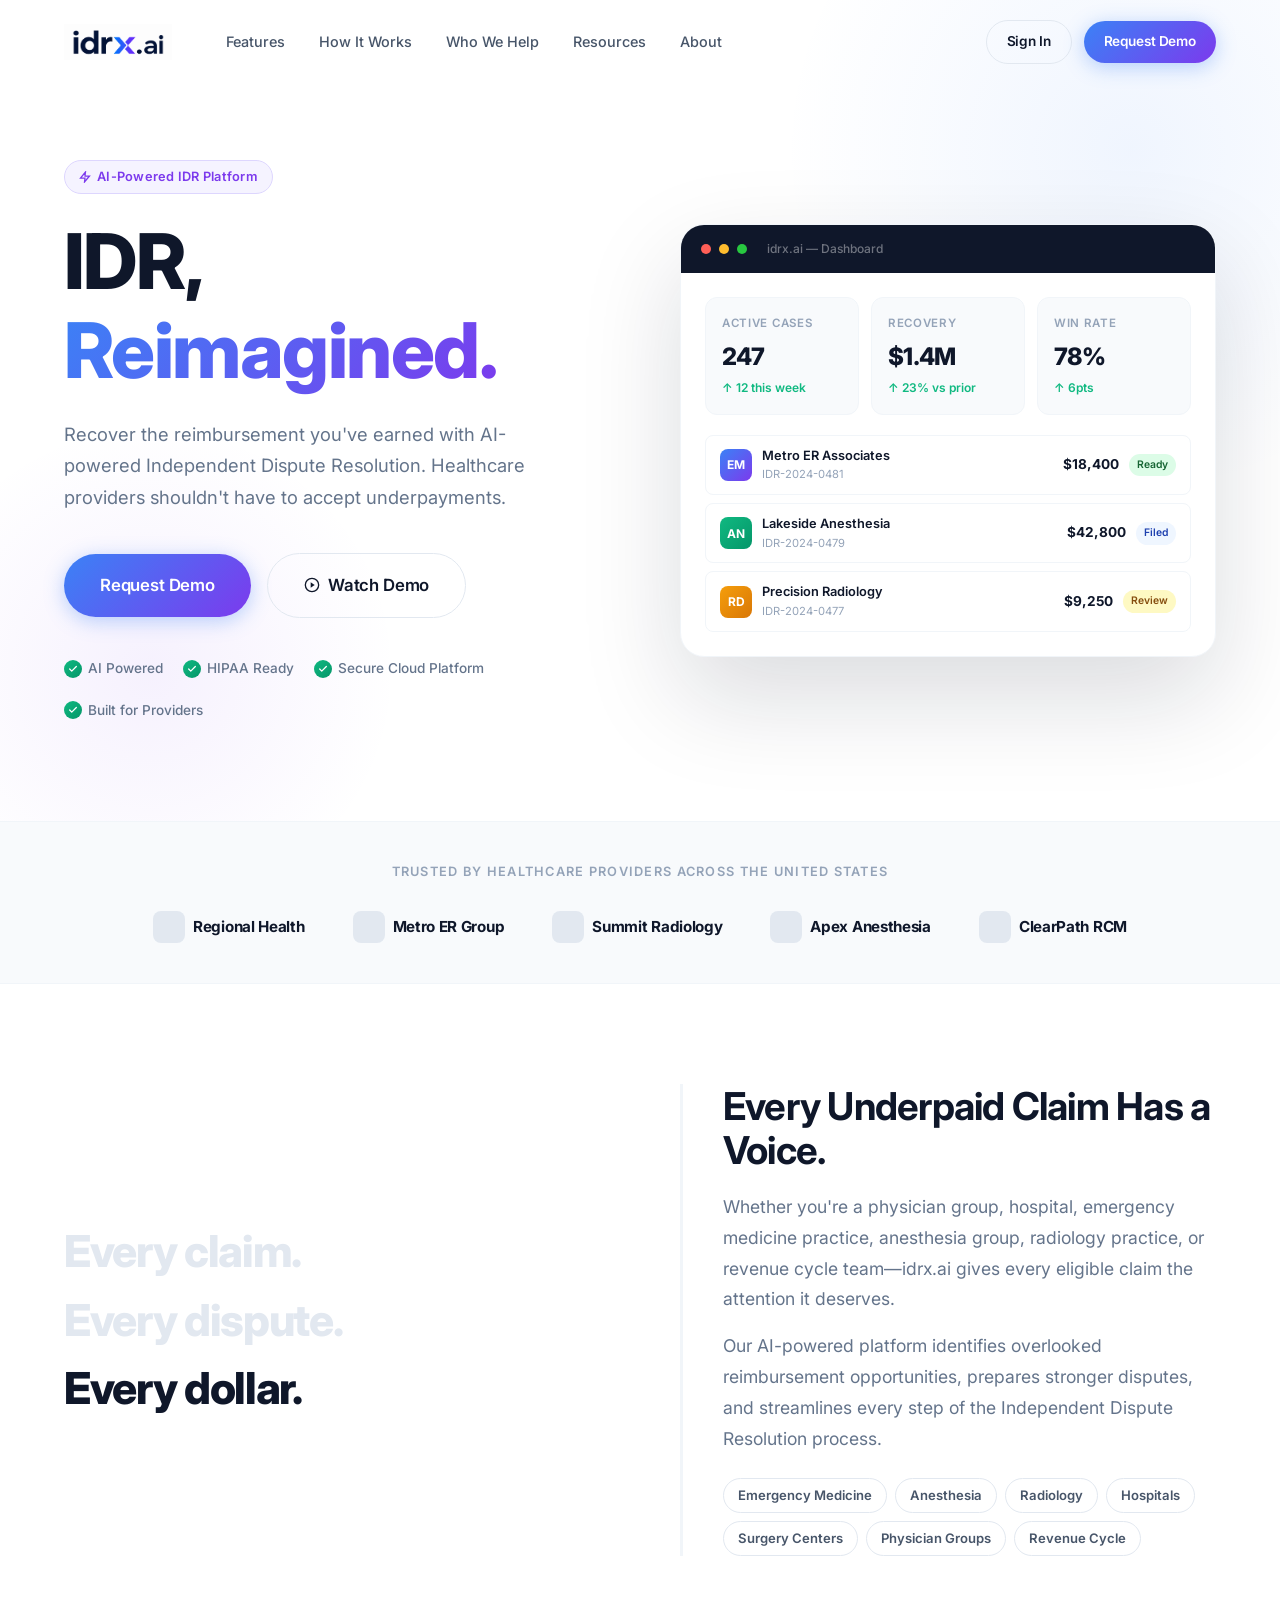
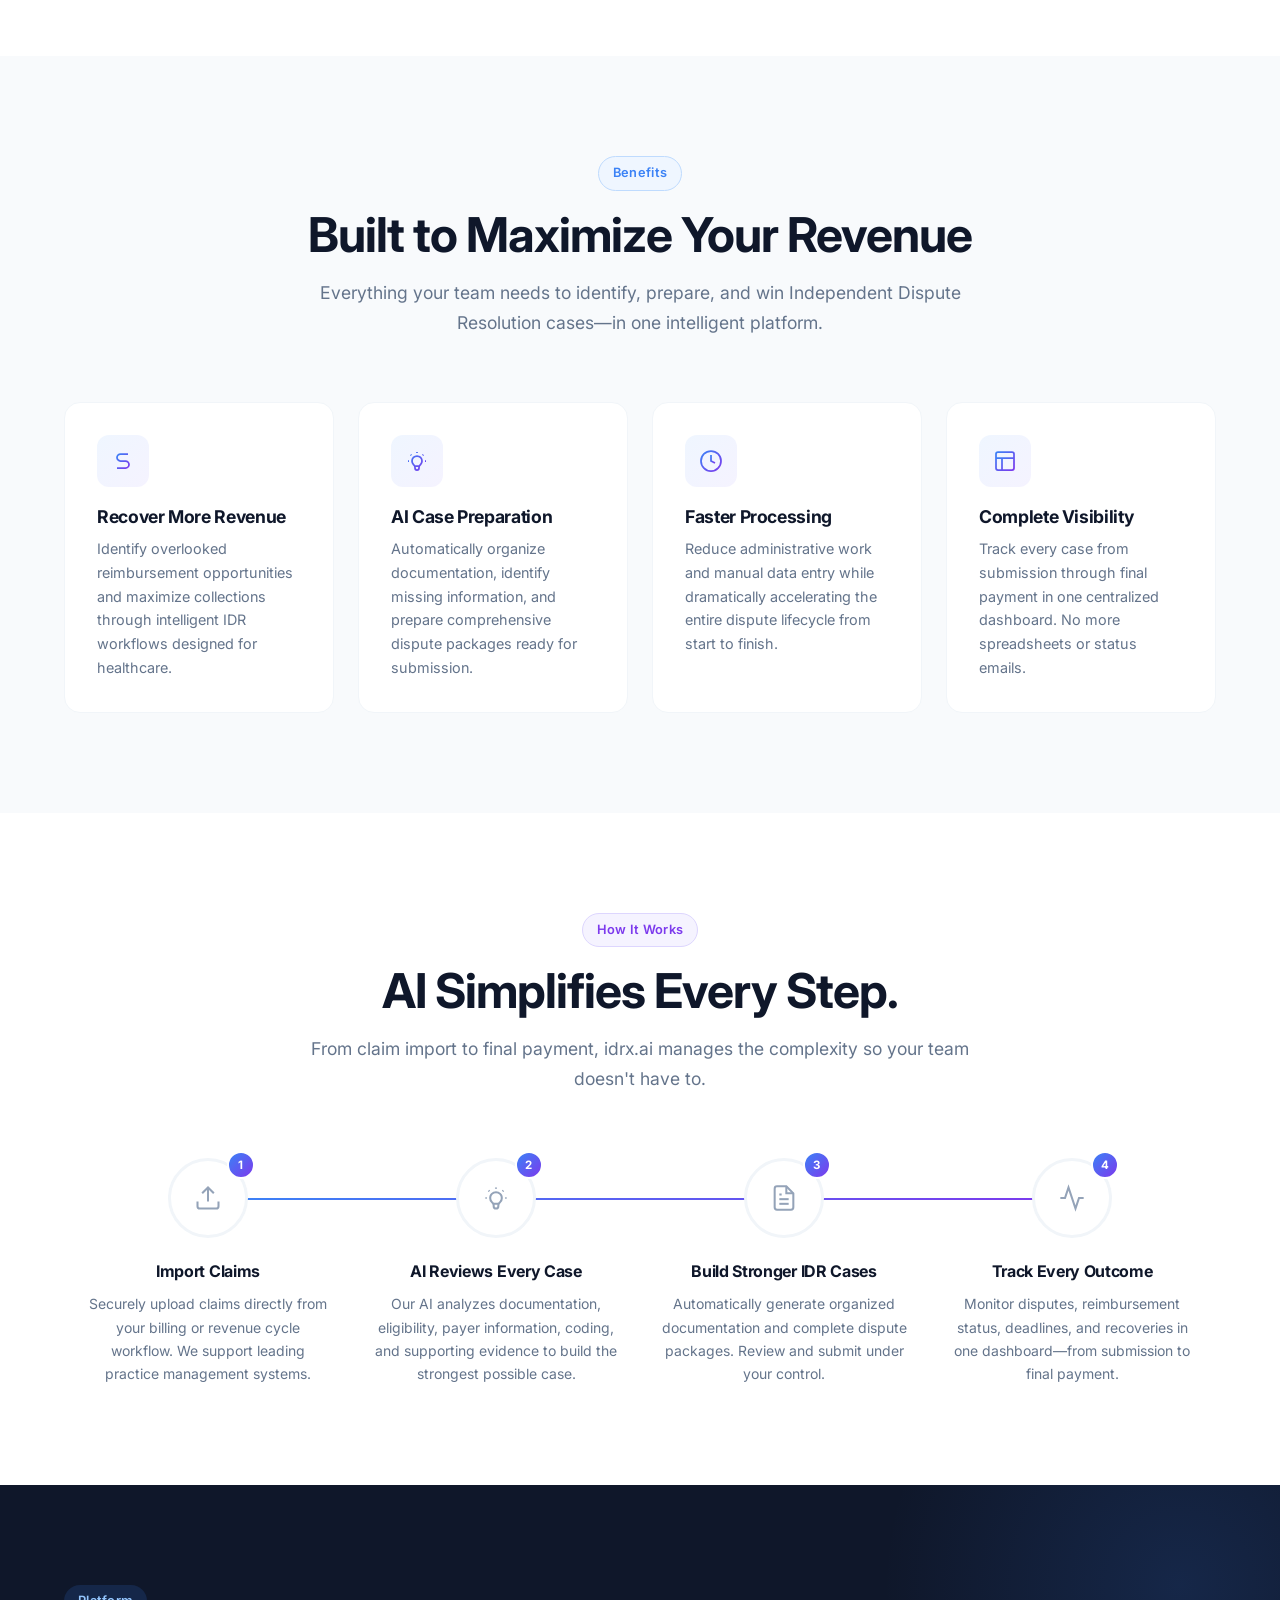
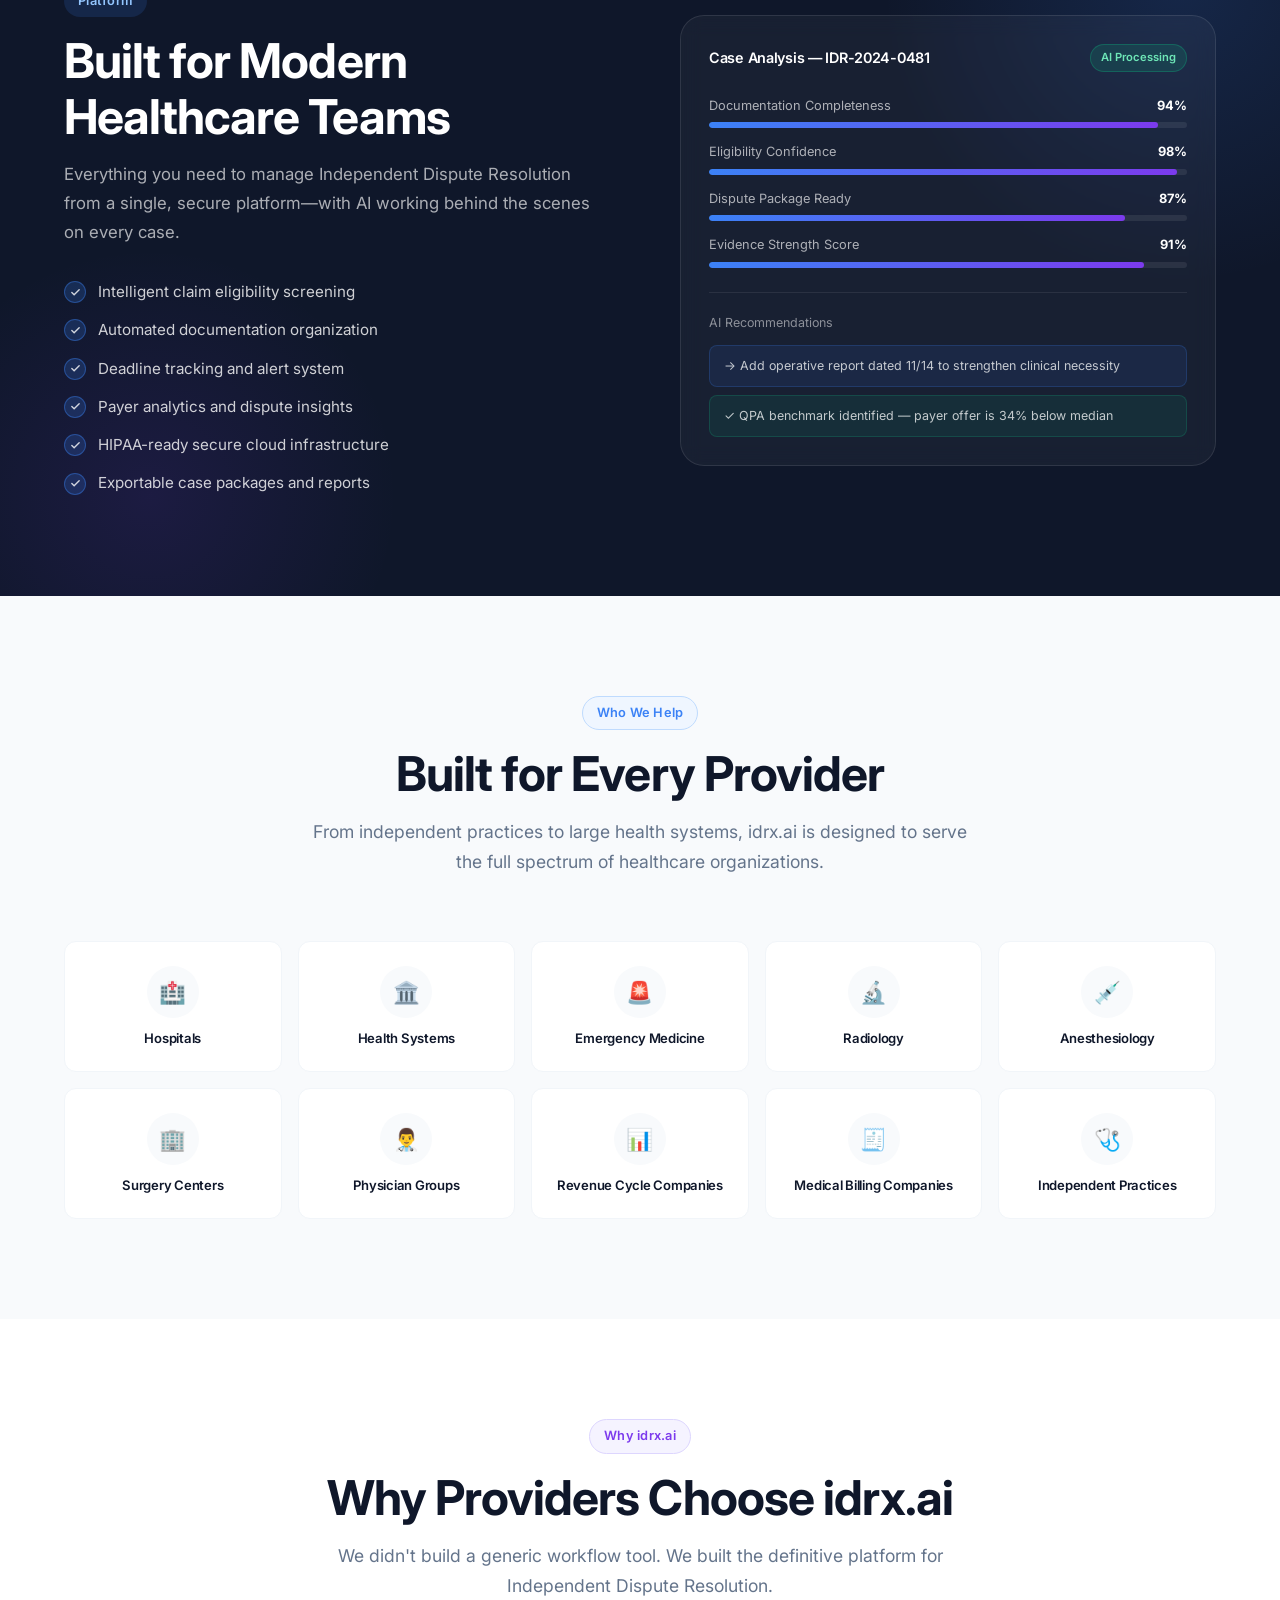
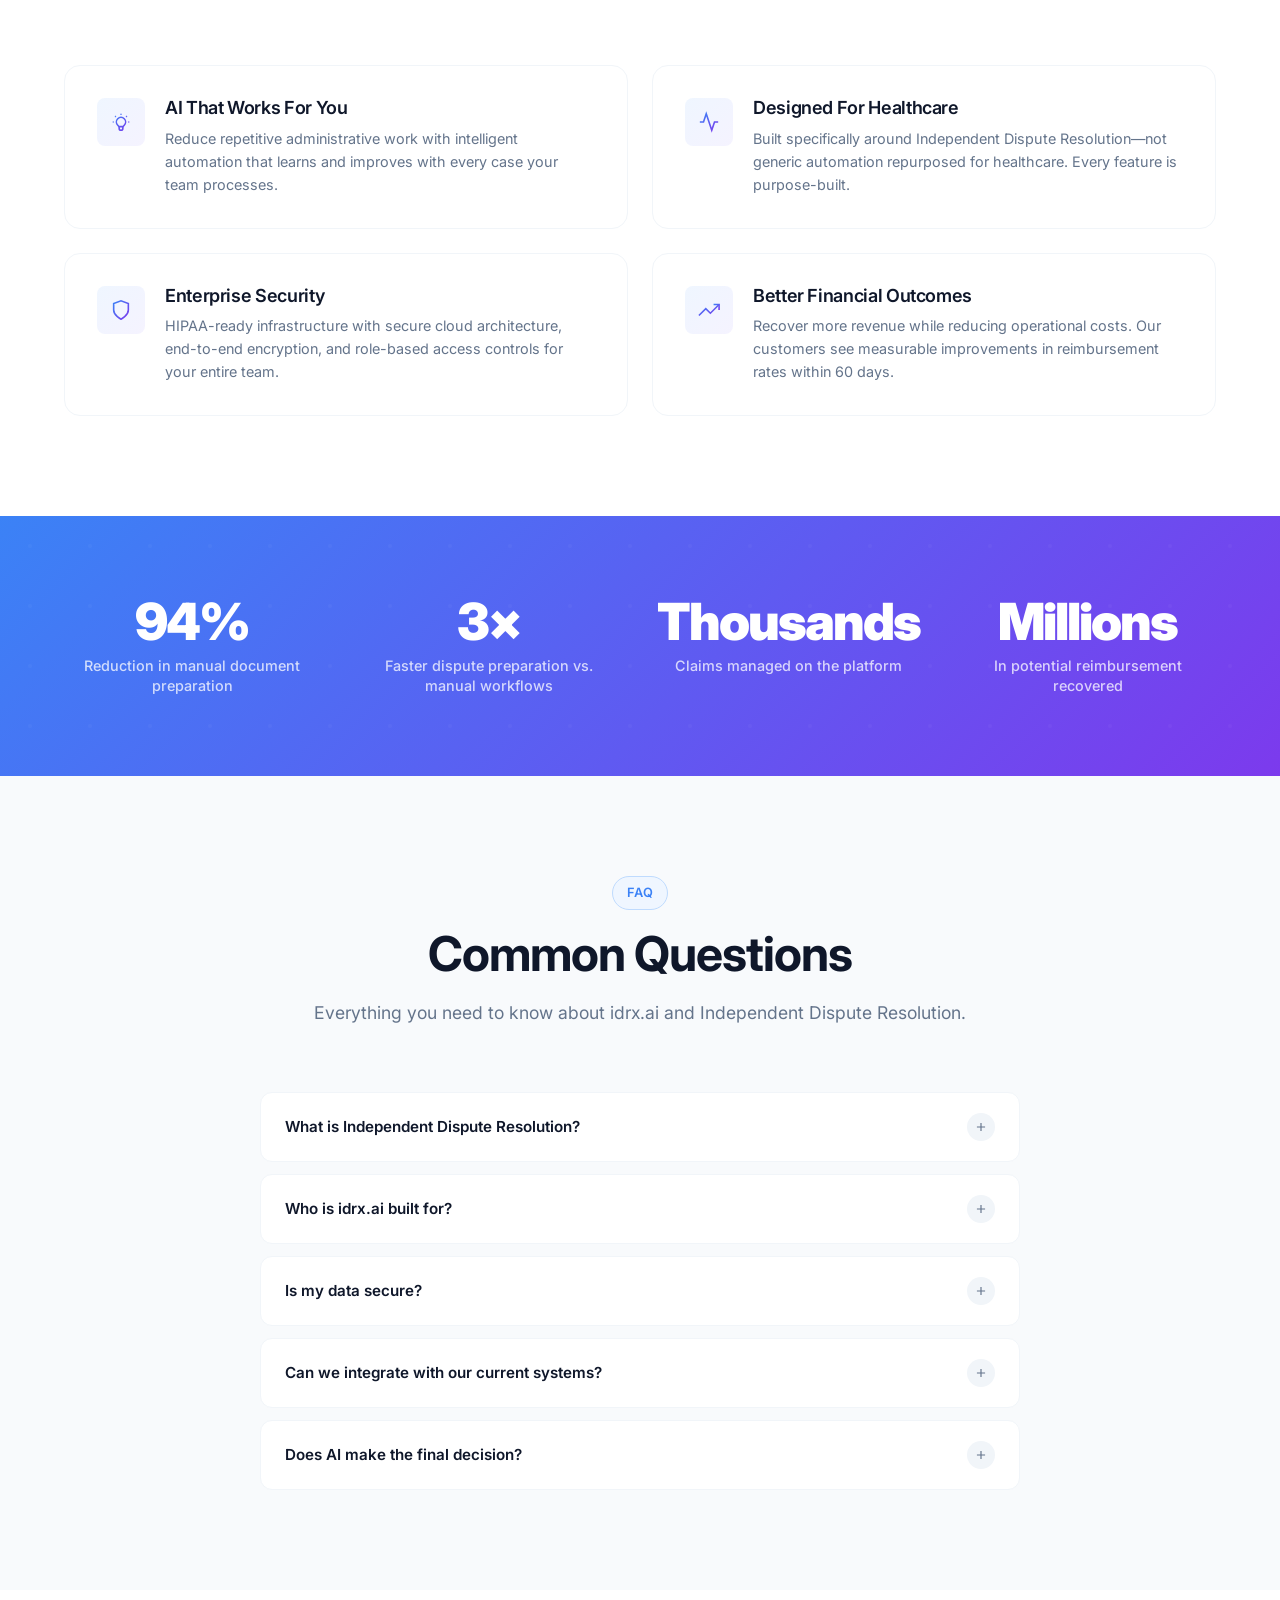
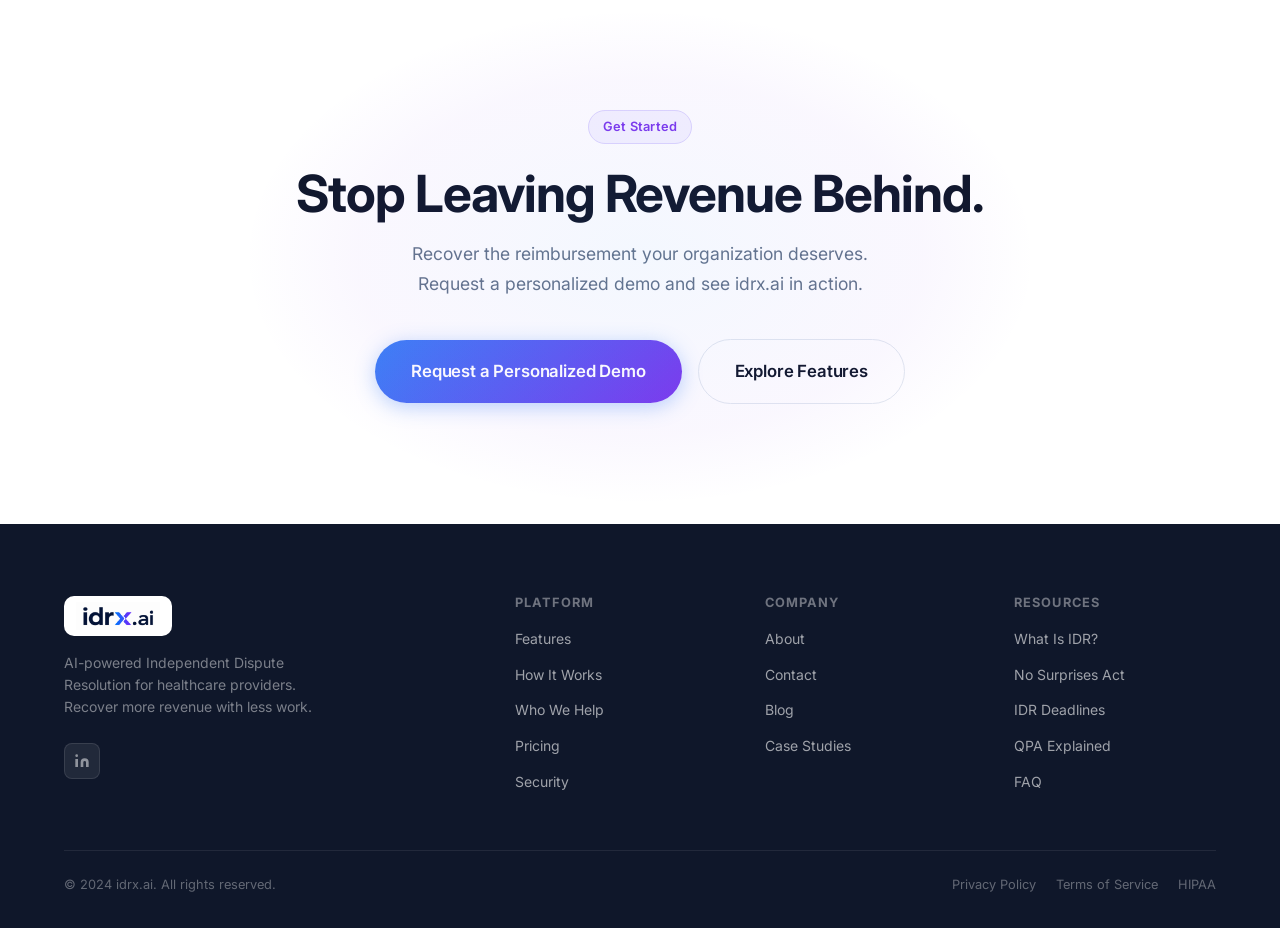
==== commit 6bf43972: "Replace text logo with idrx.ai PNG across all pages" ====
--- a/index.html
+++ b/index.html
@@ -11,17 +11,14 @@
   <link rel="preconnect" href="https://fonts.googleapis.com" />
   <link rel="preconnect" href="https://fonts.gstatic.com" crossorigin />
   <link rel="stylesheet" href="assets/css/style.css" />
-  <link rel="icon" href="data:image/svg+xml,<svg xmlns='http://www.w3.org/2000/svg' viewBox='0 0 32 32'><rect width='32' height='32' rx='8' fill='url(%23g)'/><defs><linearGradient id='g' x1='0' y1='0' x2='1' y2='1'><stop offset='0' stop-color='%233B82F6'/><stop offset='1' stop-color='%237C3AED'/></linearGradient></defs><text x='6' y='23' font-family='system-ui' font-weight='900' font-size='18' fill='white'>ix</text></svg>" />
+  <link rel="icon" type="image/png" href="assets/img/logo.png" />
 </head>
 <body>
 
 <!-- ── NAVIGATION ── -->
 <nav class="nav" id="nav">
   <div class="nav__inner">
-    <a href="index.html" class="nav__logo">
-      <div class="nav__logo-mark">ix</div>
-      idrx.ai
-    </a>
+    <a href="index.html" class="nav__logo"><img src="assets/img/logo.png" alt="idrx.ai" class="nav__logo-img" /></a>
     <ul class="nav__links">
       <li><a href="features.html">Features</a></li>
       <li><a href="index.html#how-it-works">How It Works</a></li>
@@ -663,10 +660,7 @@
   <div class="container">
     <div class="footer__inner">
       <div class="footer__brand">
-        <div class="footer__logo">
-          <div class="footer__logo-mark">ix</div>
-          idrx.ai
-        </div>
+        <div class="footer__logo"><img src="assets/img/logo.png" alt="idrx.ai" class="footer__logo-img" /></div>
         <p class="footer__tagline">AI-powered Independent Dispute Resolution for healthcare providers. Recover more revenue with less work.</p>
         <div class="footer__social">
           <a href="#" class="footer__social-link" aria-label="LinkedIn">
--- a/assets/css/style.css
+++ b/assets/css/style.css
@@ -166,25 +166,13 @@
 .nav__logo {
   display: flex;
   align-items: center;
-  gap: 10px;
-  font-size: 1.35rem;
-  font-weight: 800;
-  color: var(--navy);
-  letter-spacing: -0.03em;
   flex-shrink: 0;
 }
 
-.nav__logo-mark {
-  width: 34px;
-  height: 34px;
-  background: var(--gradient);
-  border-radius: 9px;
-  display: flex;
-  align-items: center;
-  justify-content: center;
-  color: white;
-  font-size: 0.85rem;
-  font-weight: 800;
+.nav__logo-img {
+  height: 36px;
+  width: auto;
+  display: block;
 }
 
 .nav__links {
@@ -1115,27 +1103,18 @@
 
 .footer__brand {}
 .footer__logo {
-  display: flex;
-  align-items: center;
-  gap: 10px;
-  font-size: 1.25rem;
-  font-weight: 800;
-  color: white;
-  letter-spacing: -0.03em;
+  display: inline-flex;
+  align-items: center;
   margin-bottom: 16px;
-}
-
-.footer__logo-mark {
-  width: 32px;
-  height: 32px;
-  background: var(--gradient);
-  border-radius: 8px;
-  display: flex;
-  align-items: center;
-  justify-content: center;
-  color: white;
-  font-size: 0.8rem;
-  font-weight: 800;
+  background: white;
+  border-radius: 10px;
+  padding: 6px 12px;
+}
+
+.footer__logo-img {
+  height: 28px;
+  width: auto;
+  display: block;
 }
 
 .footer__tagline {
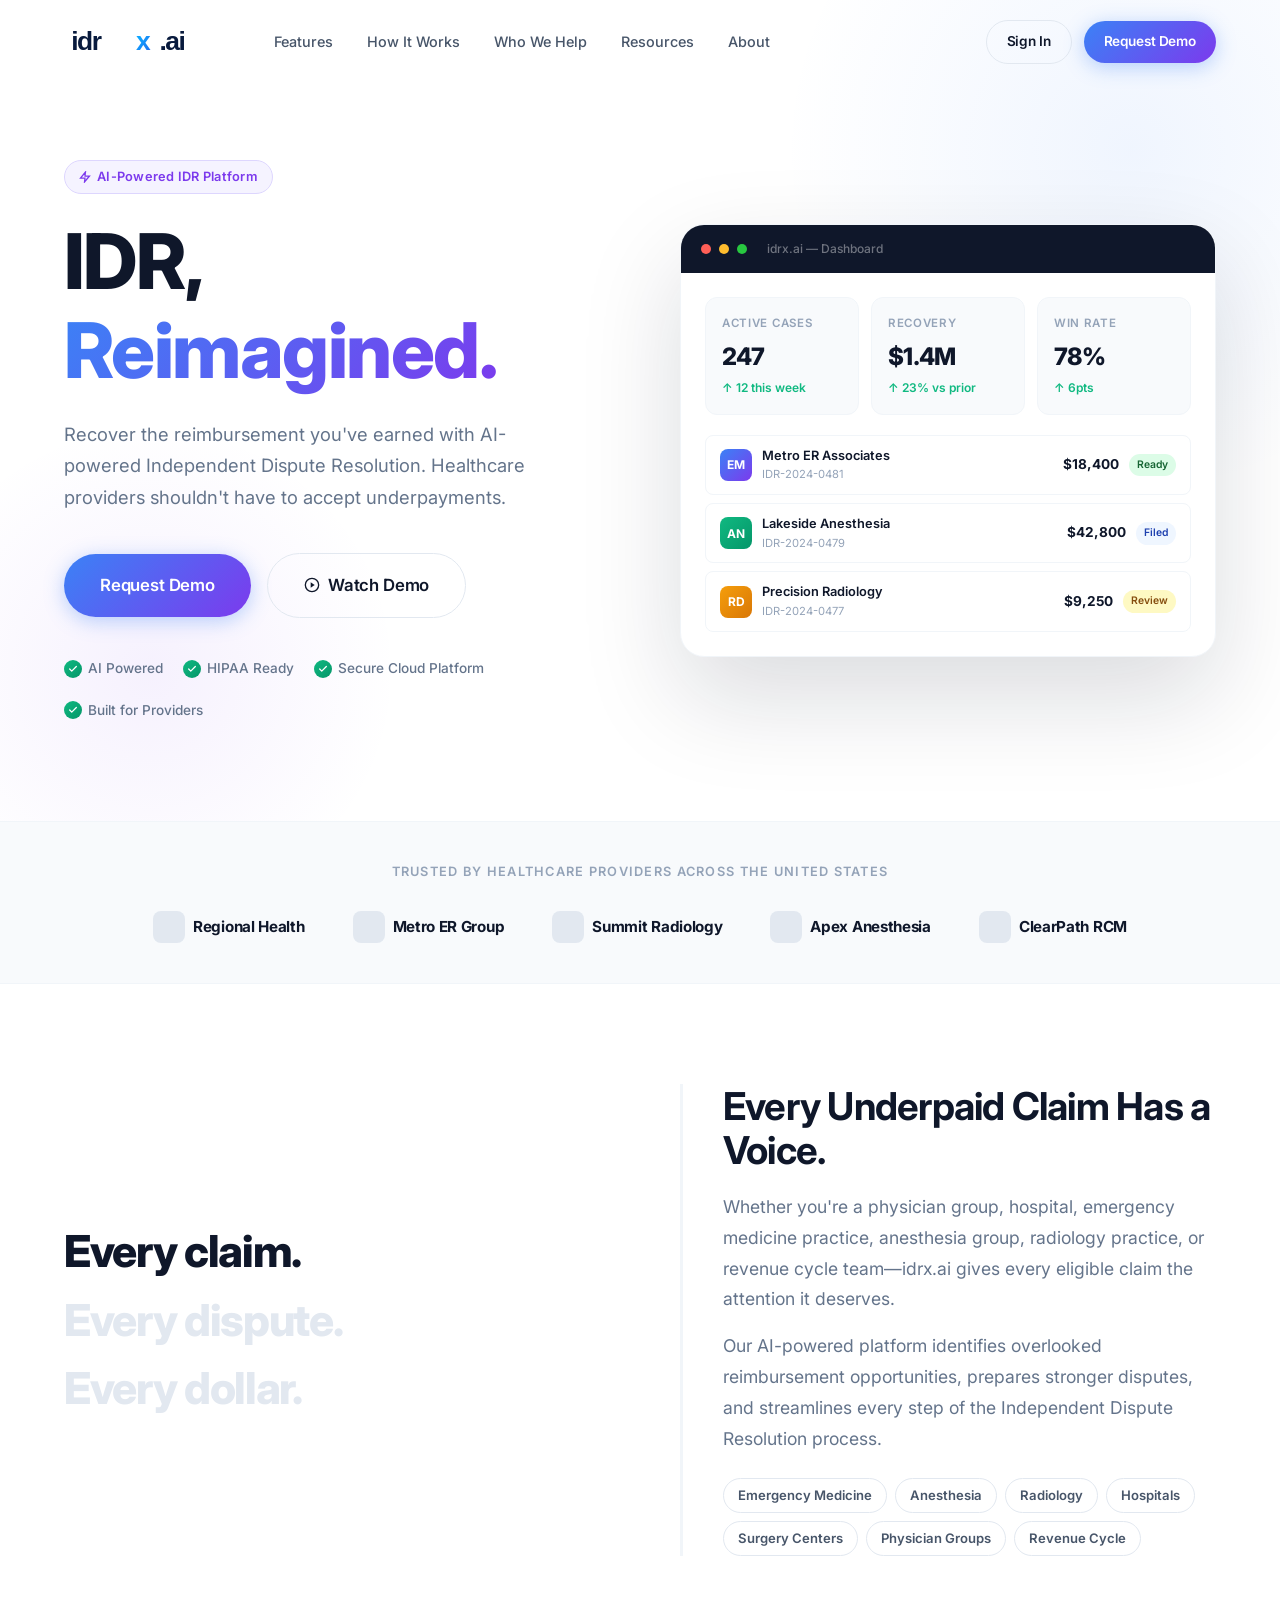
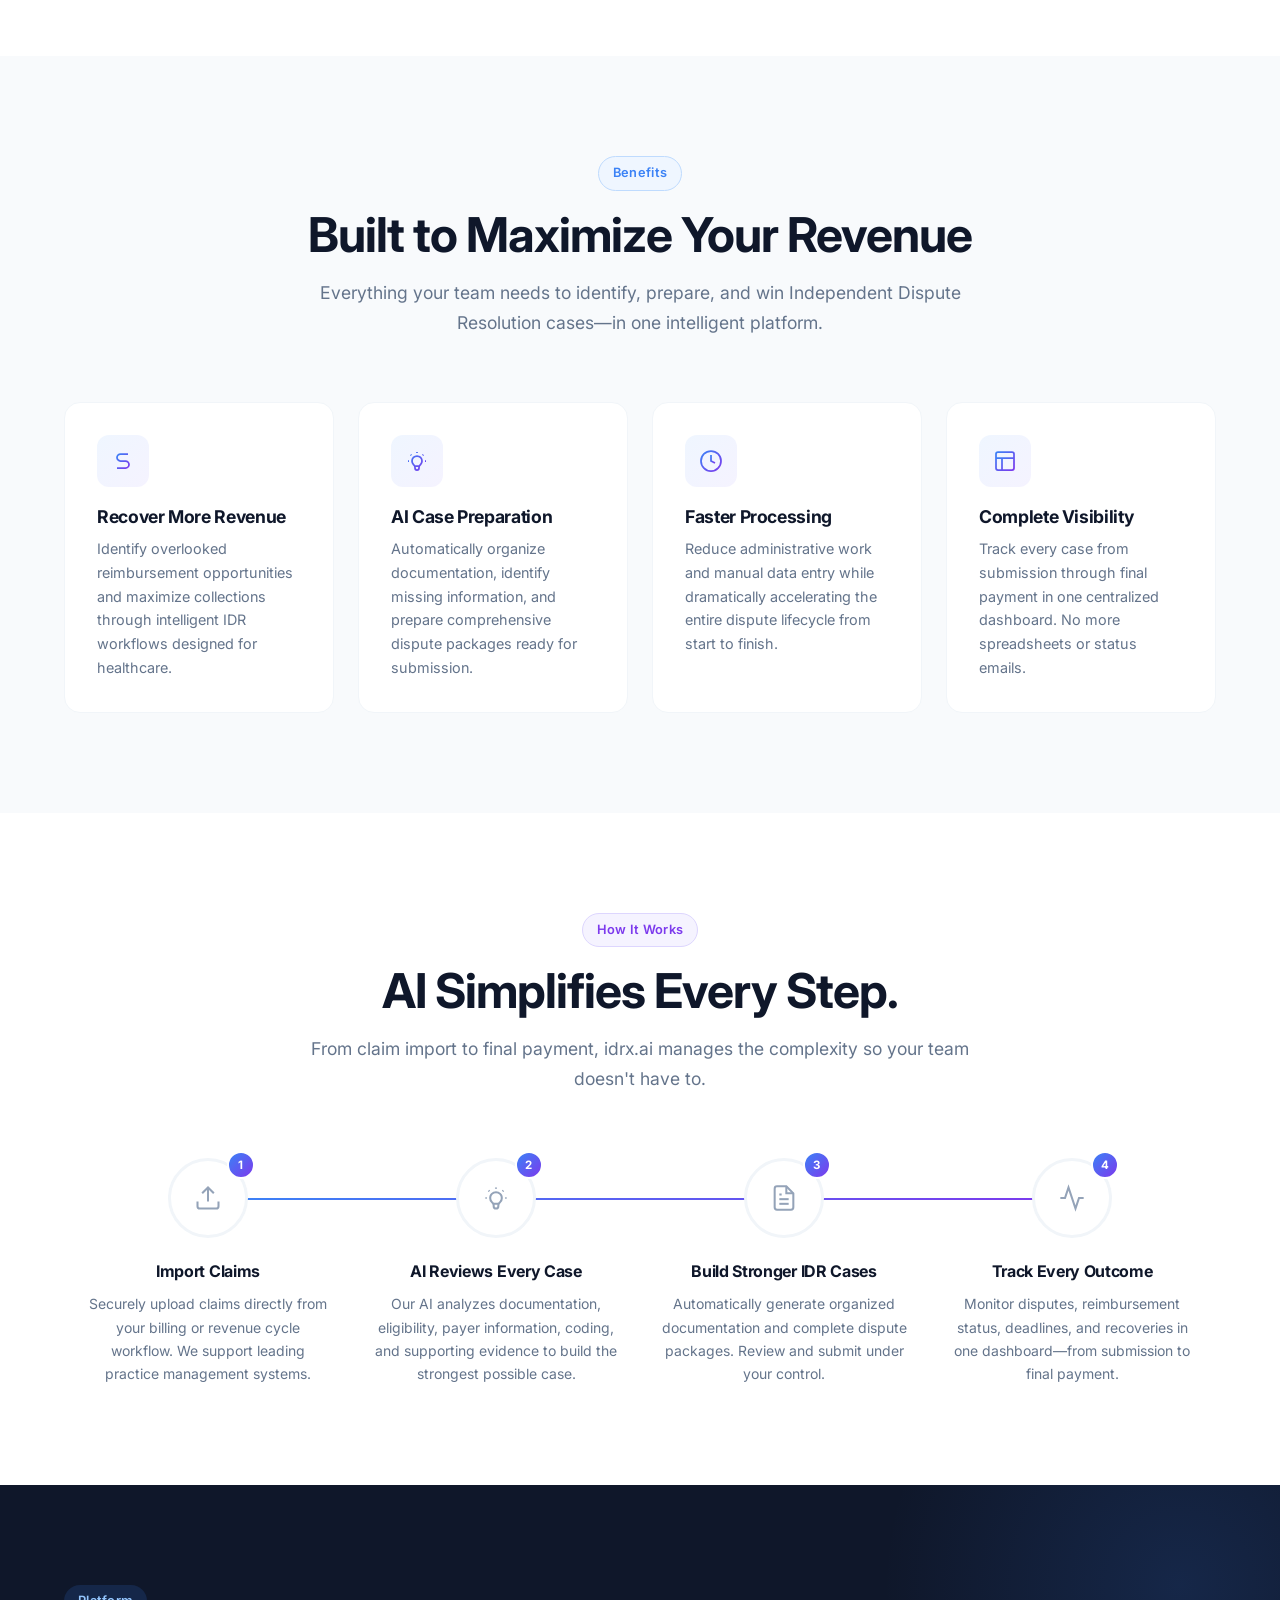
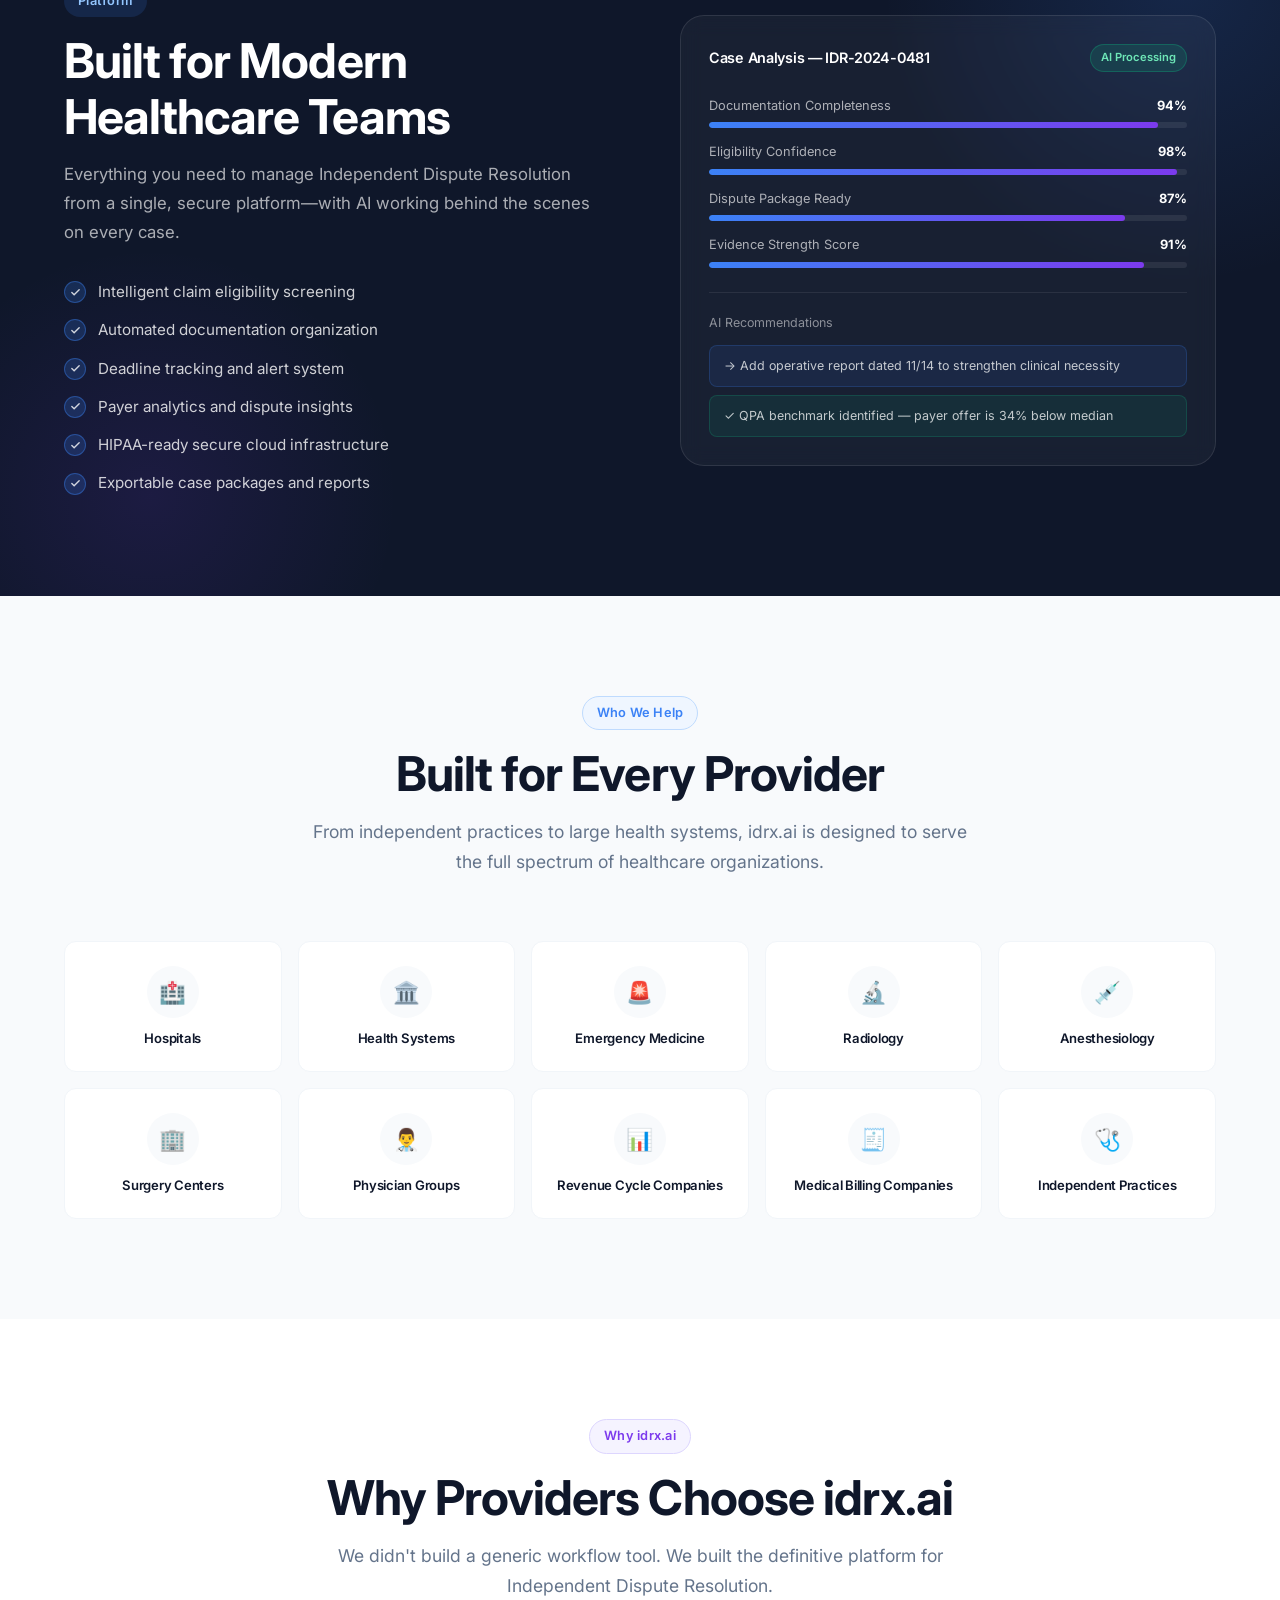
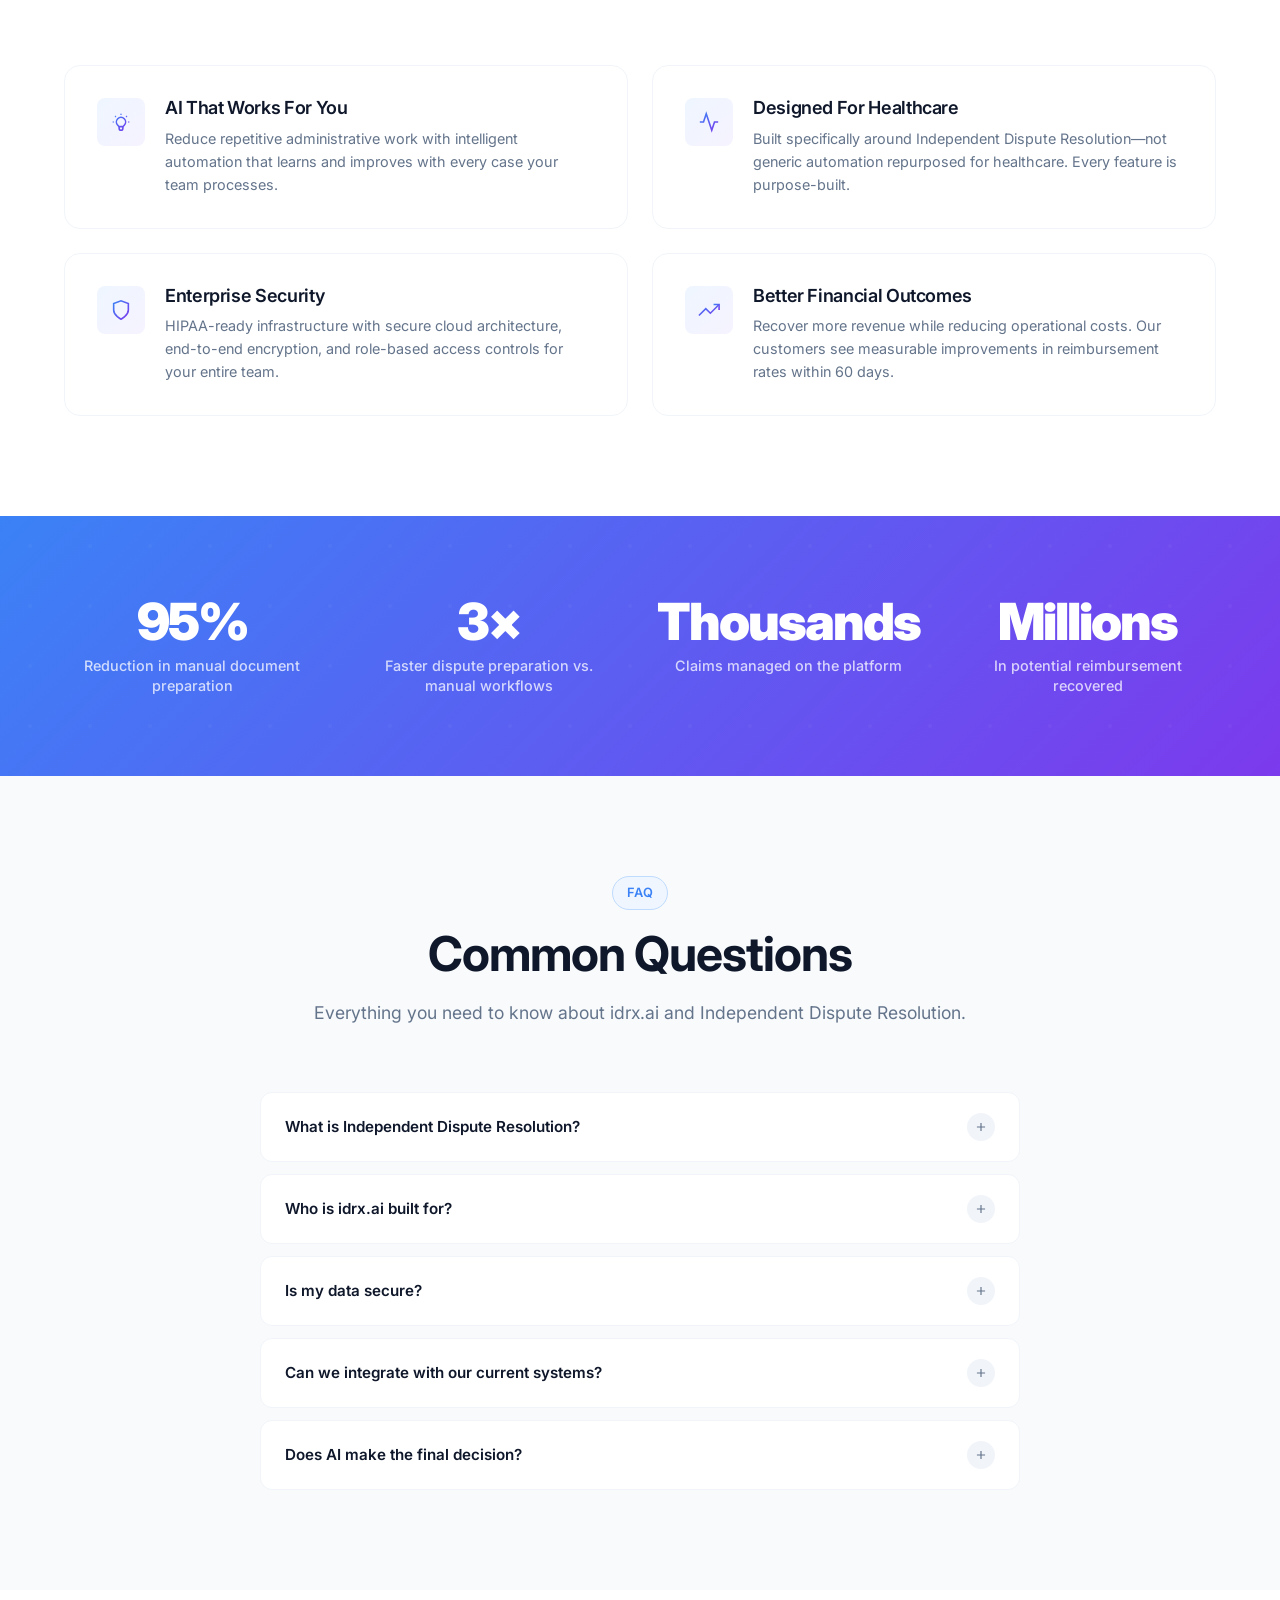
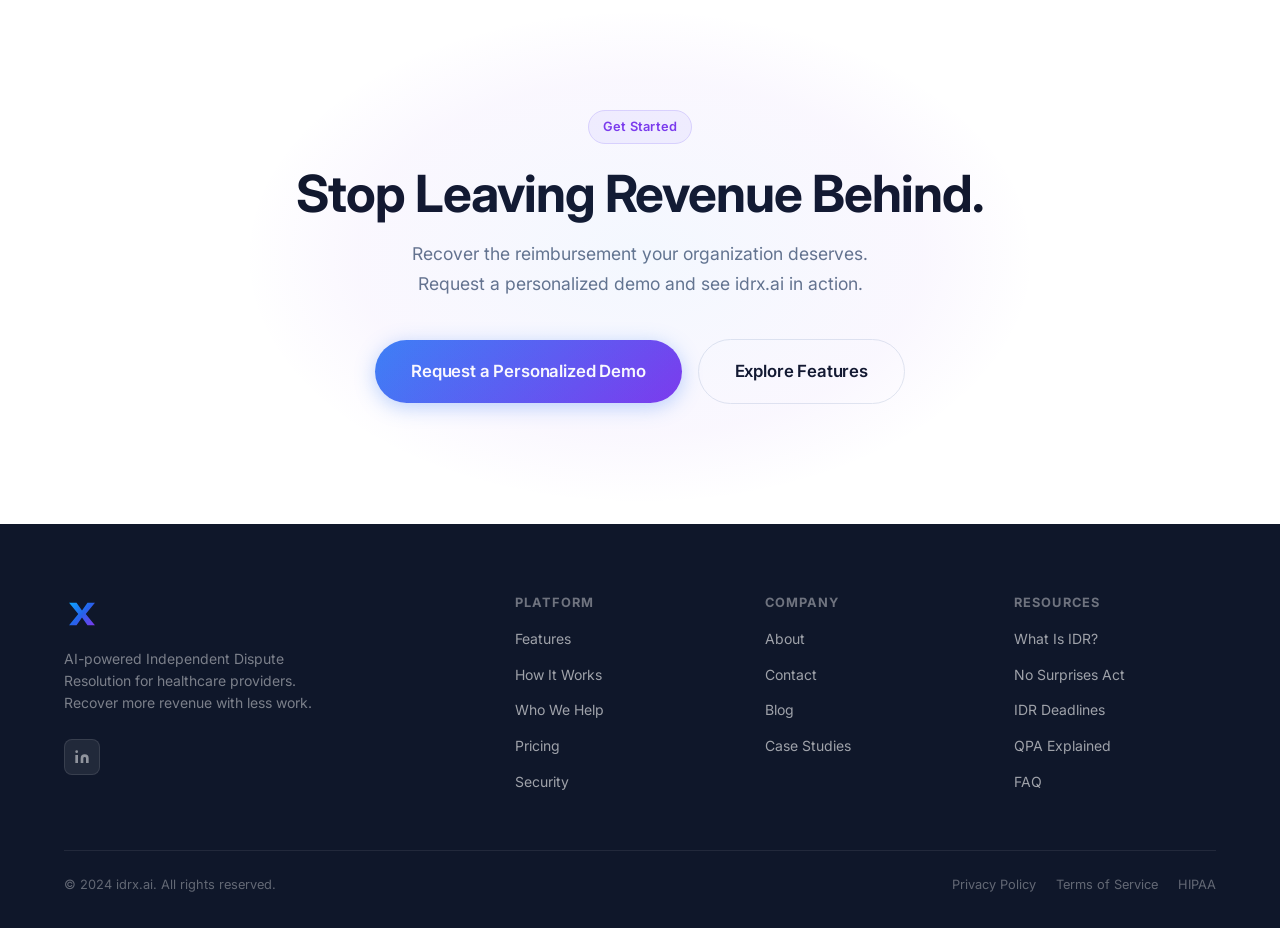
==== commit 511a0e3a: "Swap to SVG wordmark in nav, X icon in footer and favicon" ====
--- a/index.html
+++ b/index.html
@@ -11,14 +11,14 @@
   <link rel="preconnect" href="https://fonts.googleapis.com" />
   <link rel="preconnect" href="https://fonts.gstatic.com" crossorigin />
   <link rel="stylesheet" href="assets/css/style.css" />
-  <link rel="icon" type="image/png" href="assets/img/logo.png" />
+  <link rel="icon" type="image/svg+xml" href="assets/img/icon.svg" />
 </head>
 <body>
 
 <!-- ── NAVIGATION ── -->
 <nav class="nav" id="nav">
   <div class="nav__inner">
-    <a href="index.html" class="nav__logo"><img src="assets/img/logo.png" alt="idrx.ai" class="nav__logo-img" /></a>
+    <a href="index.html" class="nav__logo"><img src="assets/img/wordmark.svg" alt="idrx.ai" class="nav__logo-img" /></a>
     <ul class="nav__links">
       <li><a href="features.html">Features</a></li>
       <li><a href="index.html#how-it-works">How It Works</a></li>
@@ -660,7 +660,7 @@
   <div class="container">
     <div class="footer__inner">
       <div class="footer__brand">
-        <div class="footer__logo"><img src="assets/img/logo.png" alt="idrx.ai" class="footer__logo-img" /></div>
+        <div class="footer__logo"><img src="assets/img/icon.svg" alt="idrx.ai" class="footer__logo-img" /></div>
         <p class="footer__tagline">AI-powered Independent Dispute Resolution for healthcare providers. Recover more revenue with less work.</p>
         <div class="footer__social">
           <a href="#" class="footer__social-link" aria-label="LinkedIn">
--- a/assets/css/style.css
+++ b/assets/css/style.css
@@ -172,7 +172,9 @@
 .nav__logo-img {
   height: 36px;
   width: auto;
+  max-width: 160px;
   display: block;
+  object-fit: contain;
 }
 
 .nav__links {
@@ -1106,15 +1108,13 @@
   display: inline-flex;
   align-items: center;
   margin-bottom: 16px;
-  background: white;
-  border-radius: 10px;
-  padding: 6px 12px;
 }
 
 .footer__logo-img {
-  height: 28px;
+  height: 36px;
   width: auto;
   display: block;
+  object-fit: contain;
 }
 
 .footer__tagline {
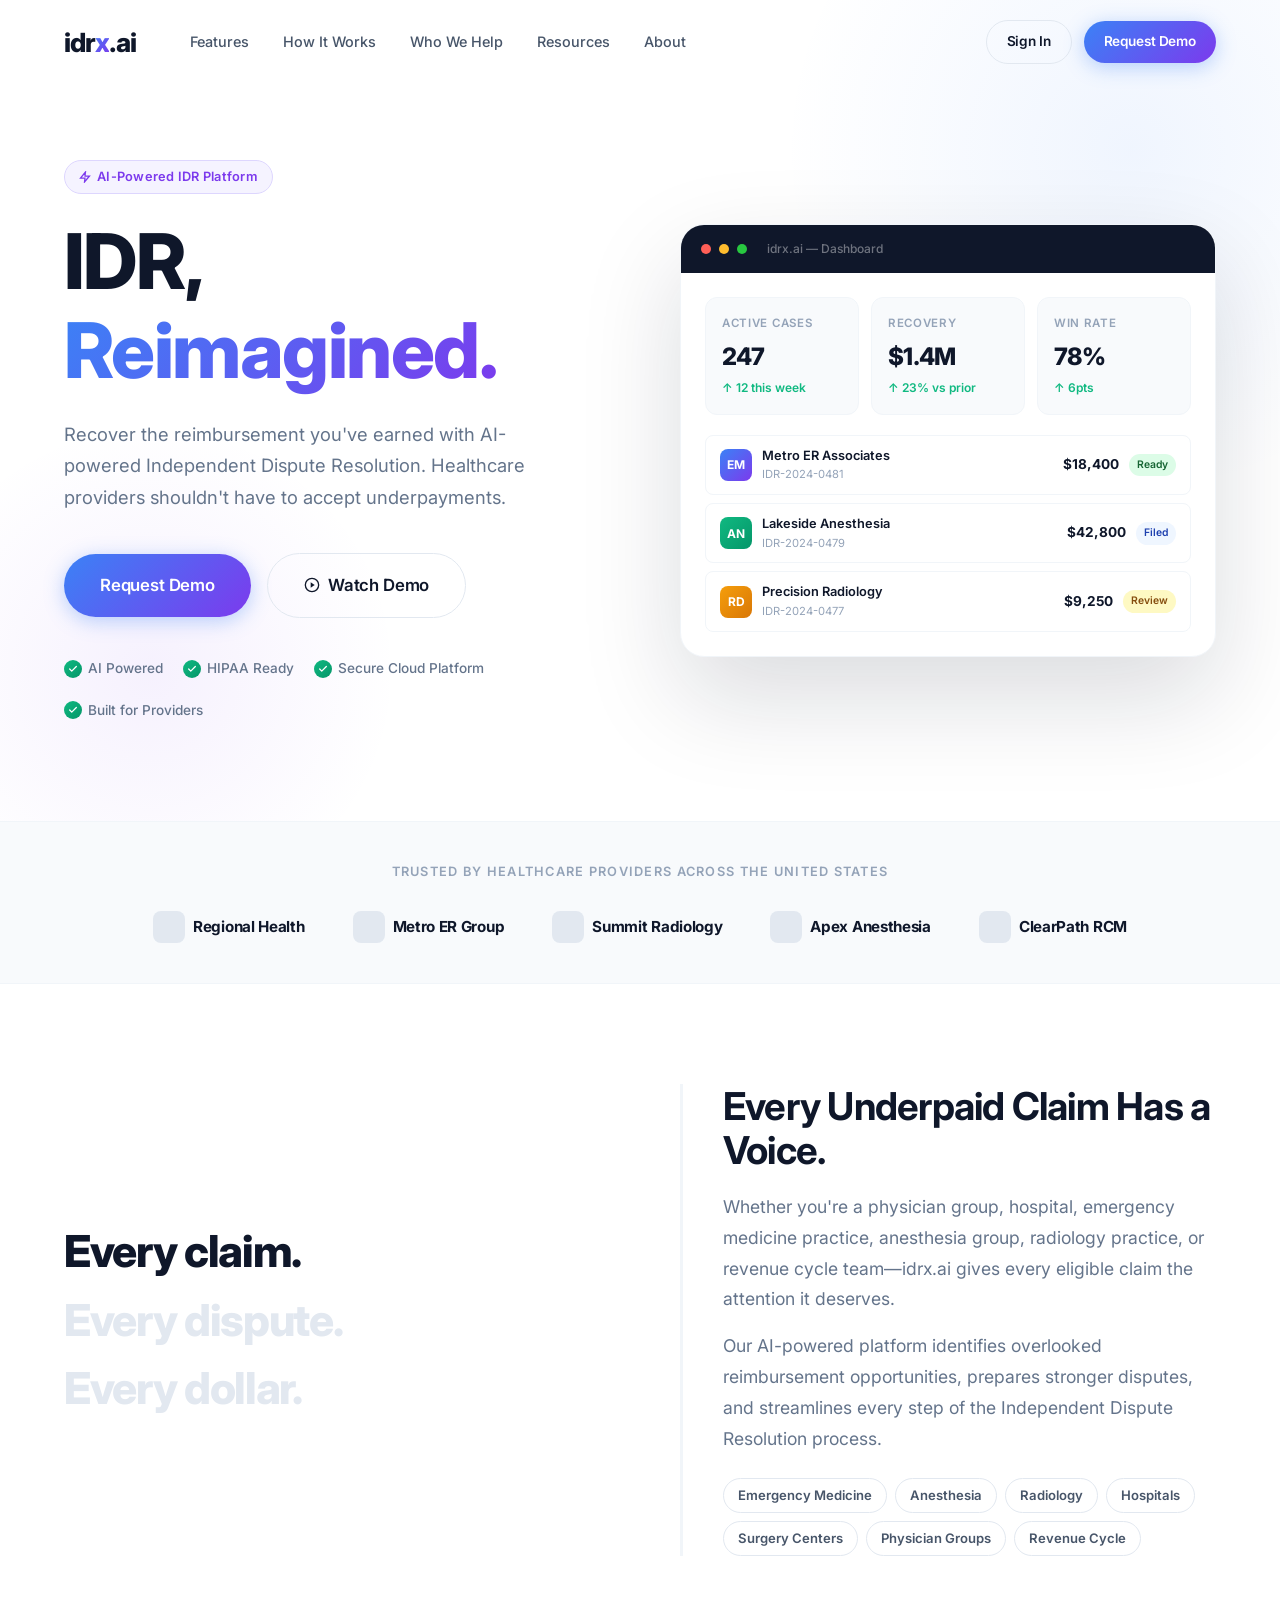
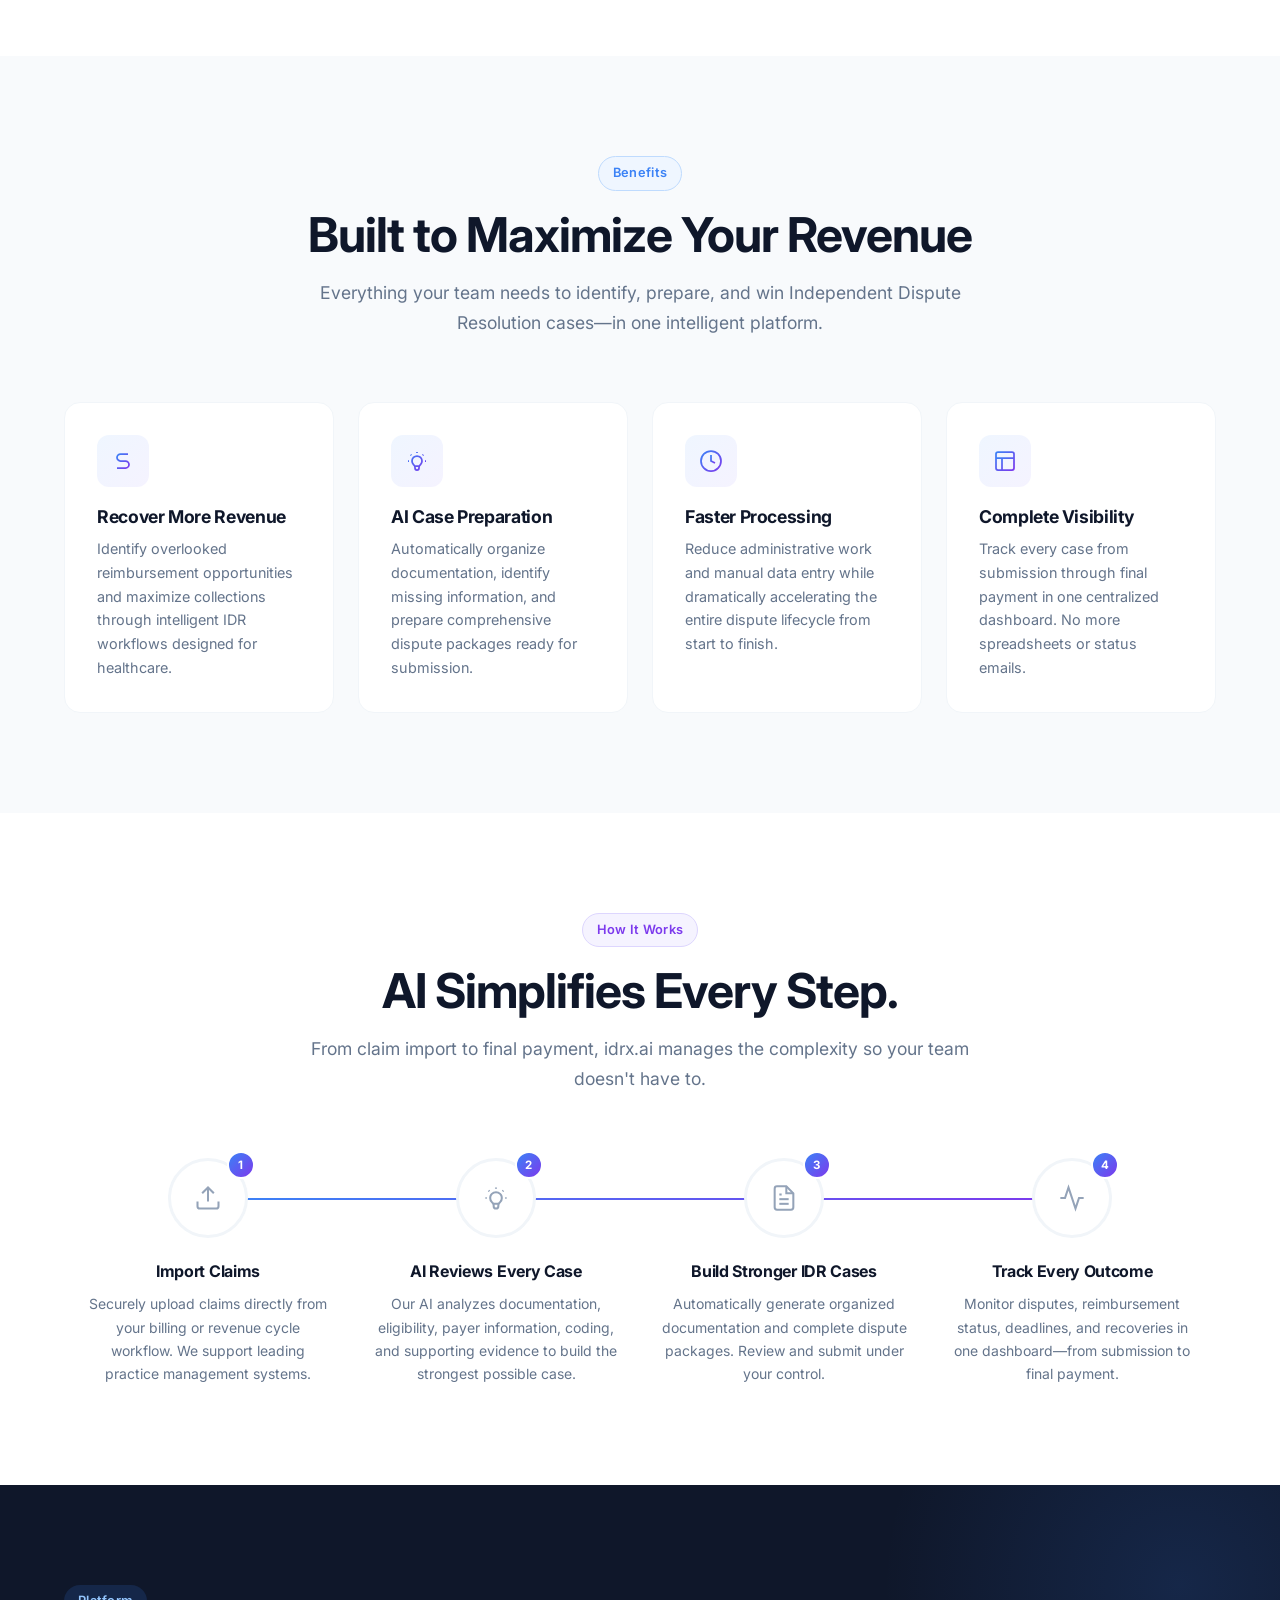
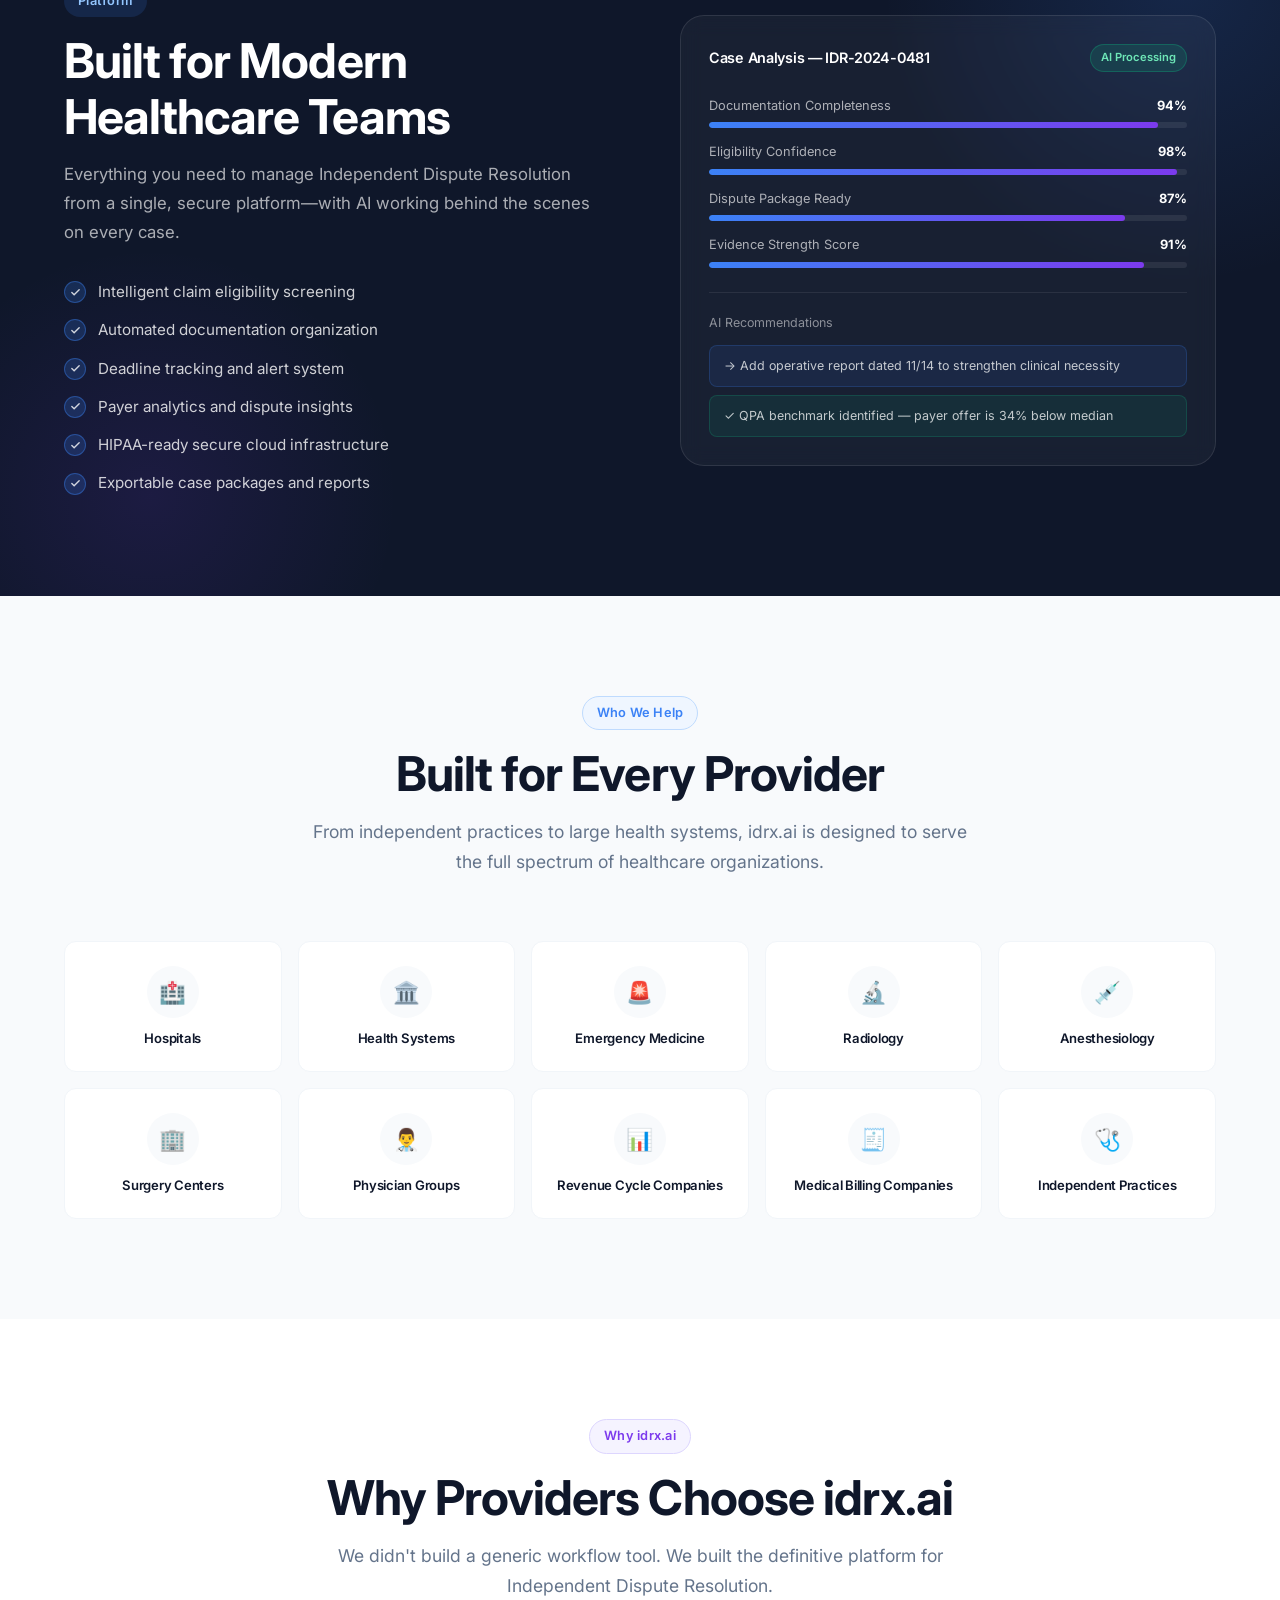
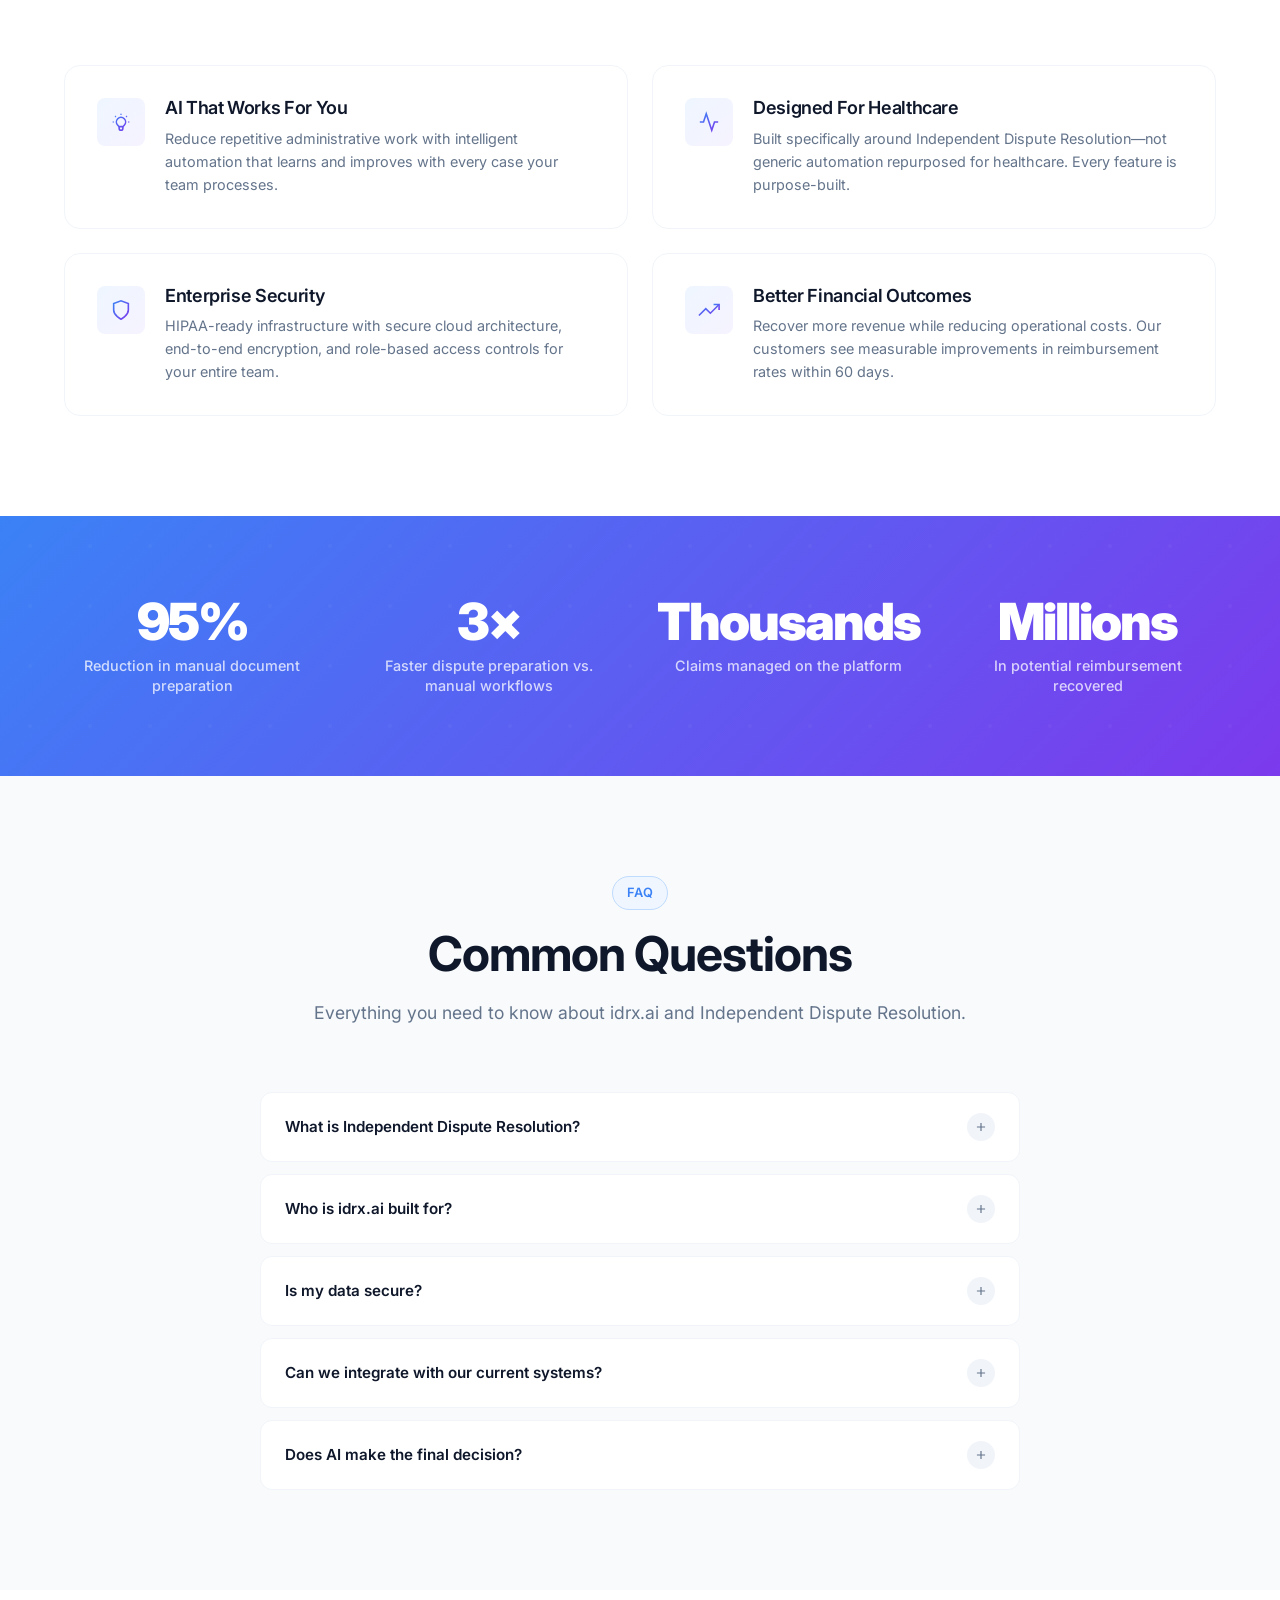
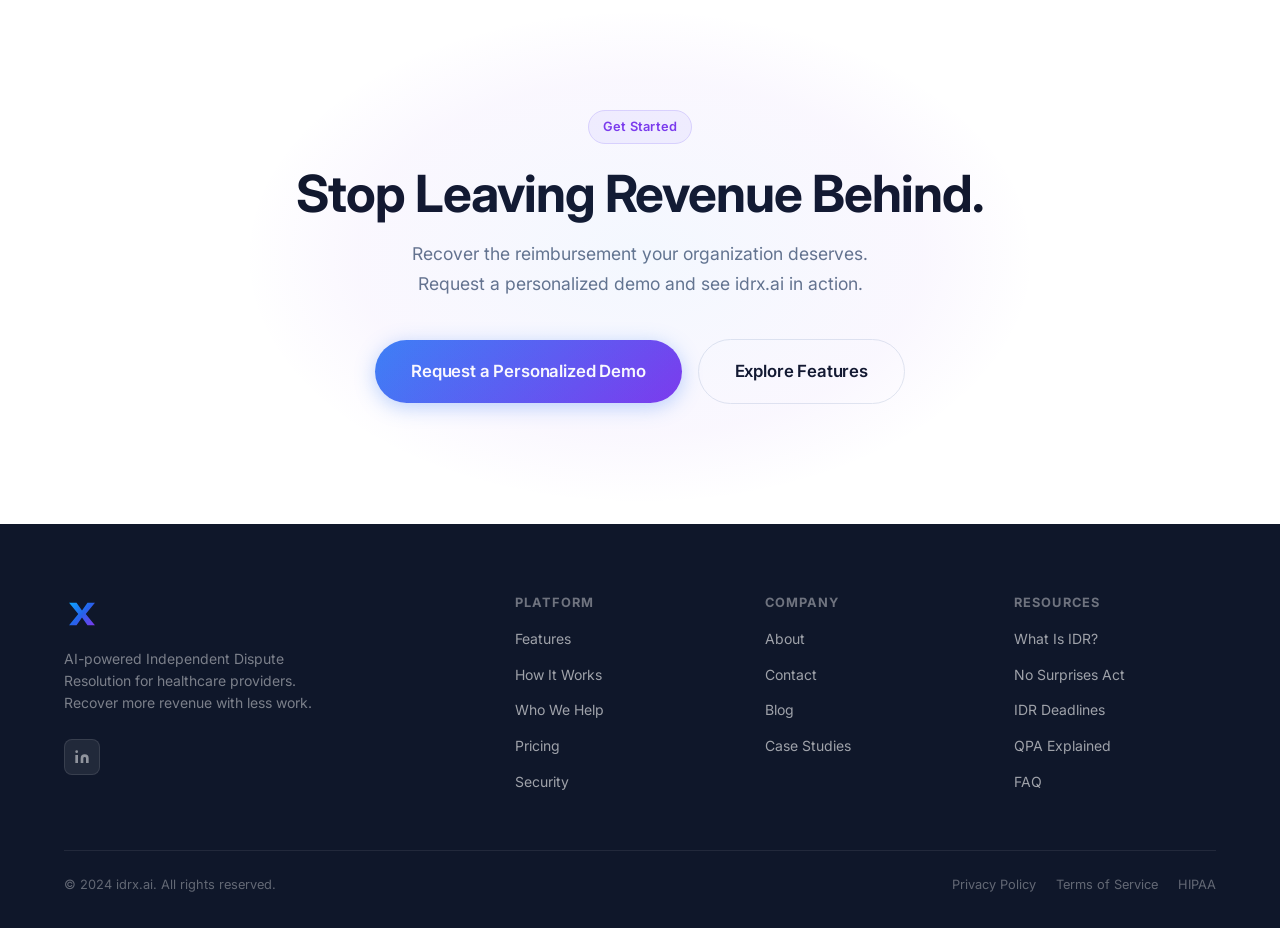
==== commit fdc85ddc: "Fix wordmark: render as HTML/CSS to prevent font-metric drift" ====
--- a/index.html
+++ b/index.html
@@ -18,7 +18,7 @@
 <!-- ── NAVIGATION ── -->
 <nav class="nav" id="nav">
   <div class="nav__inner">
-    <a href="index.html" class="nav__logo"><img src="assets/img/wordmark.svg" alt="idrx.ai" class="nav__logo-img" /></a>
+    <a href="index.html" class="nav__logo">idr<span class="nav__logo-x">x</span>.ai</a>
     <ul class="nav__links">
       <li><a href="features.html">Features</a></li>
       <li><a href="index.html#how-it-works">How It Works</a></li>
--- a/assets/css/style.css
+++ b/assets/css/style.css
@@ -167,6 +167,19 @@
   display: flex;
   align-items: center;
   flex-shrink: 0;
+  font-family: 'Inter', sans-serif;
+  font-weight: 800;
+  font-size: 1.65rem;
+  letter-spacing: -0.04em;
+  color: #0F172A;
+  line-height: 1;
+}
+
+.nav__logo-x {
+  background: linear-gradient(135deg, #3B82F6 0%, #7C3AED 100%);
+  -webkit-background-clip: text;
+  -webkit-text-fill-color: transparent;
+  background-clip: text;
 }
 
 .nav__logo-img {
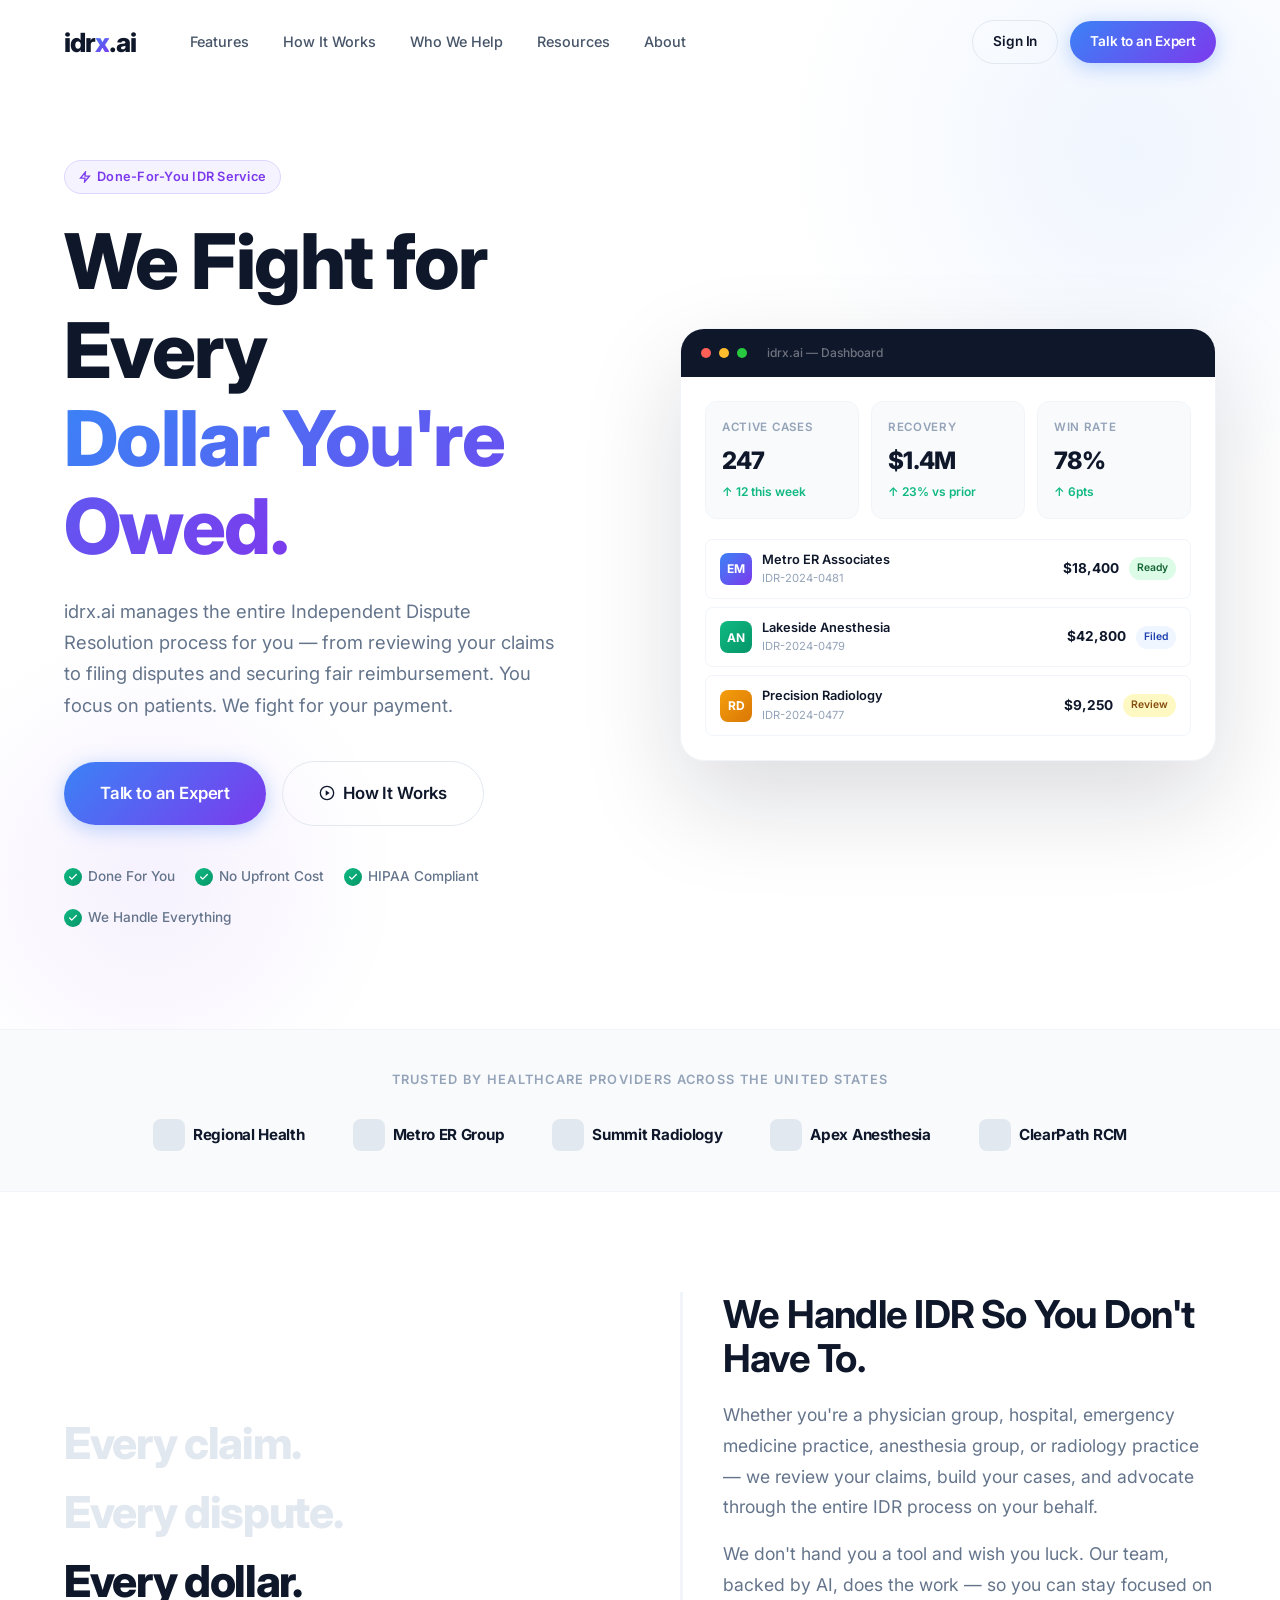
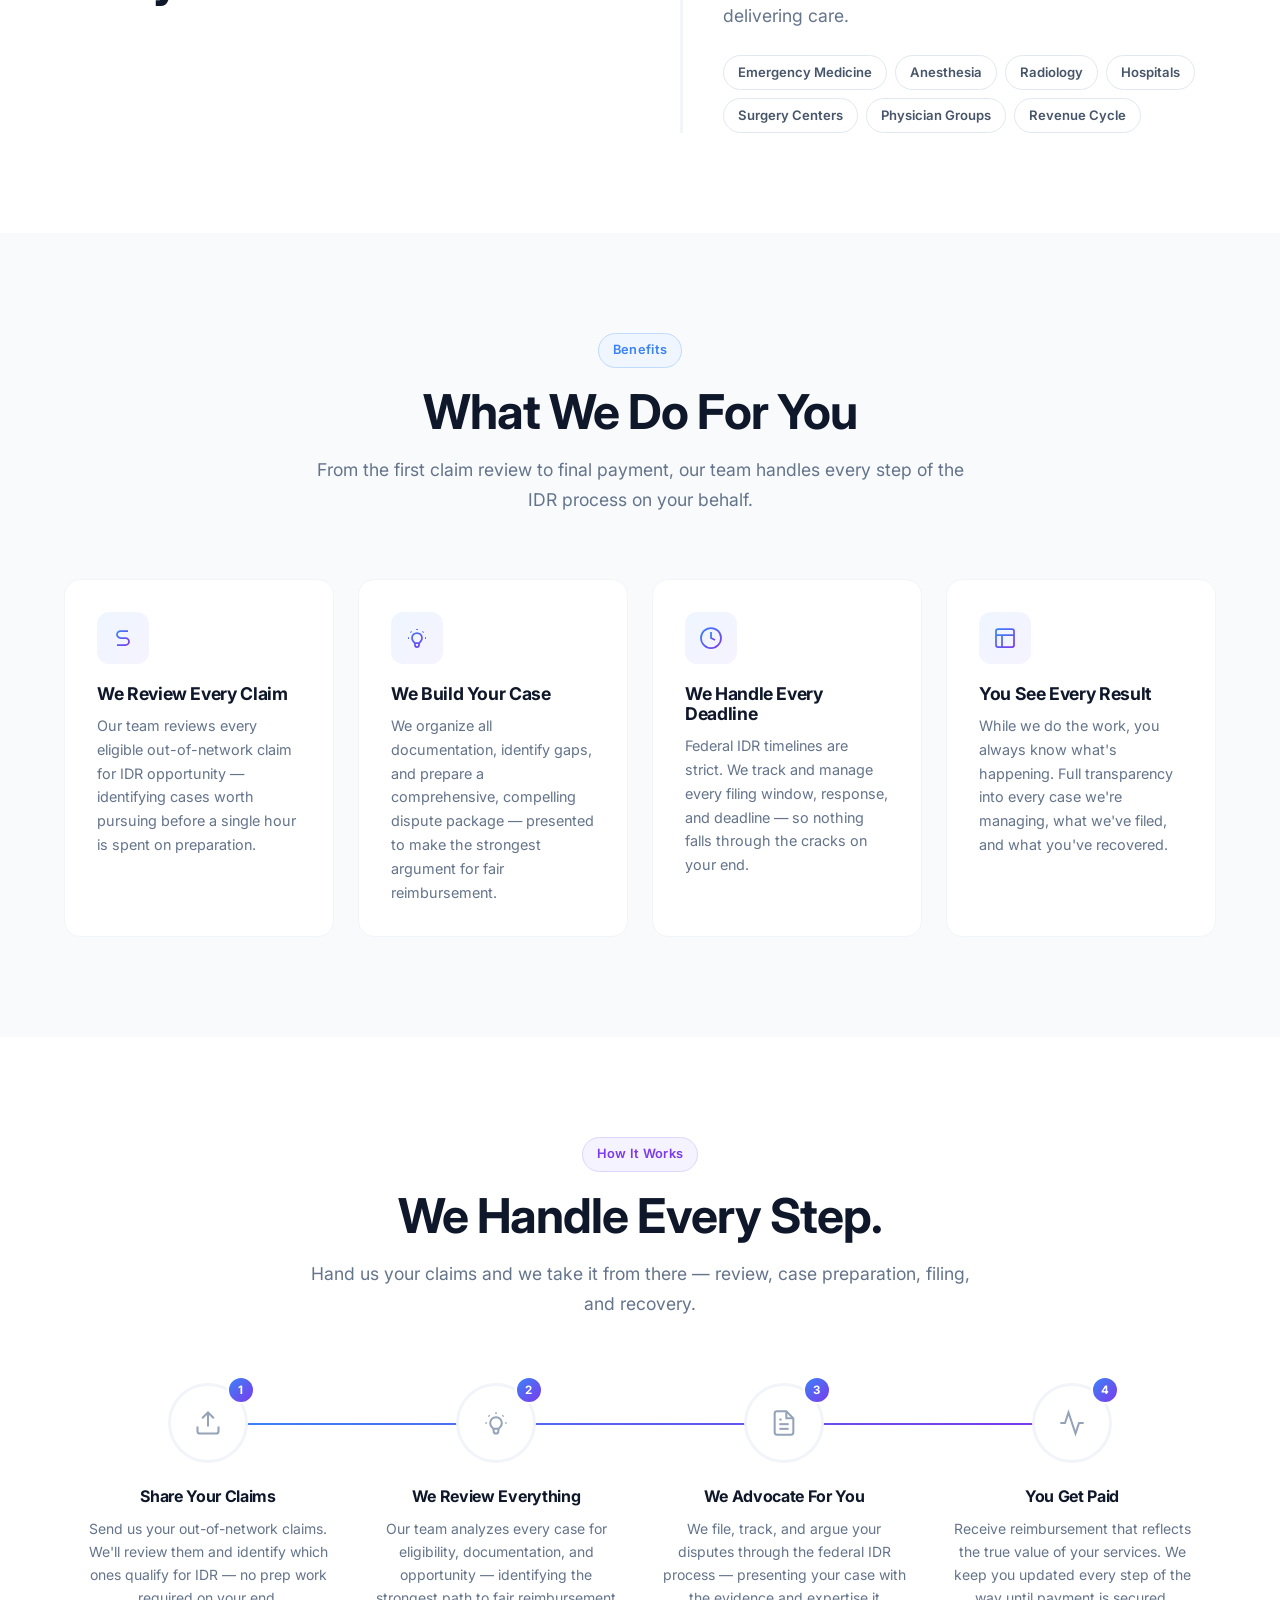
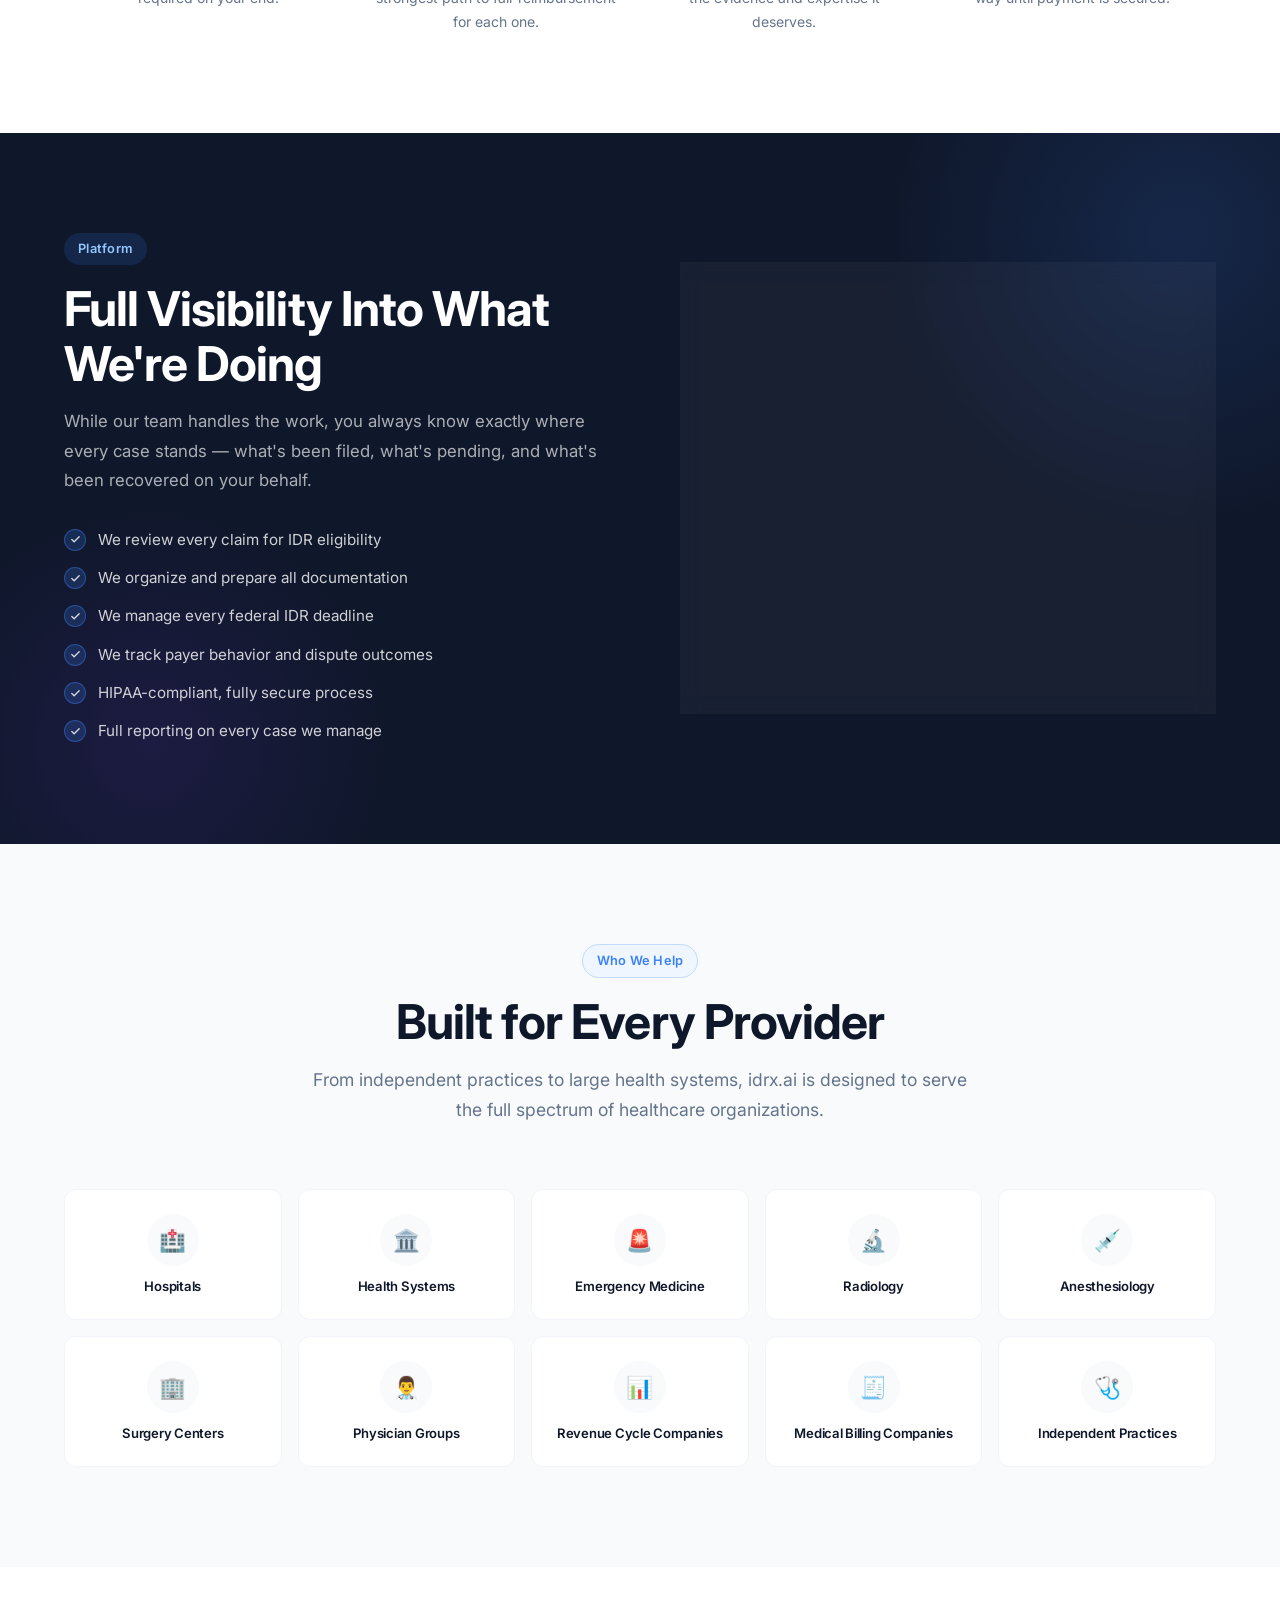
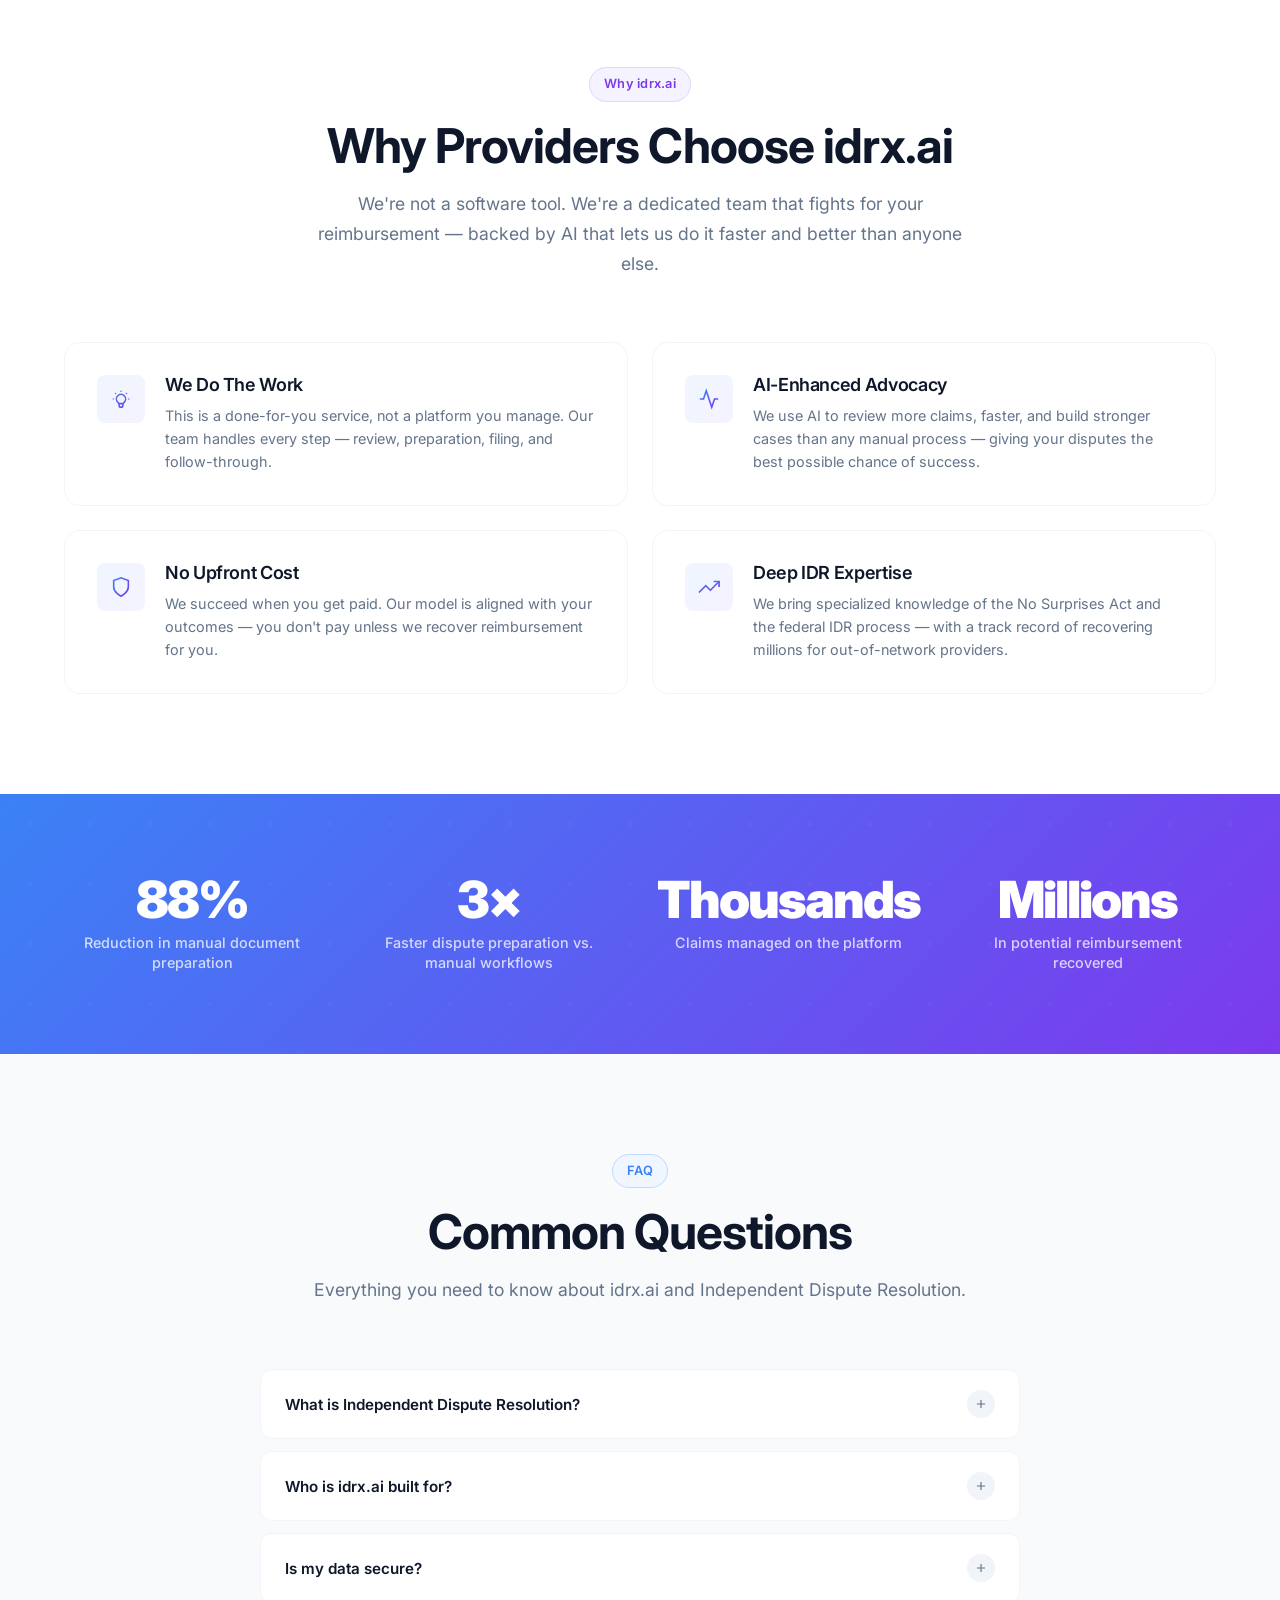
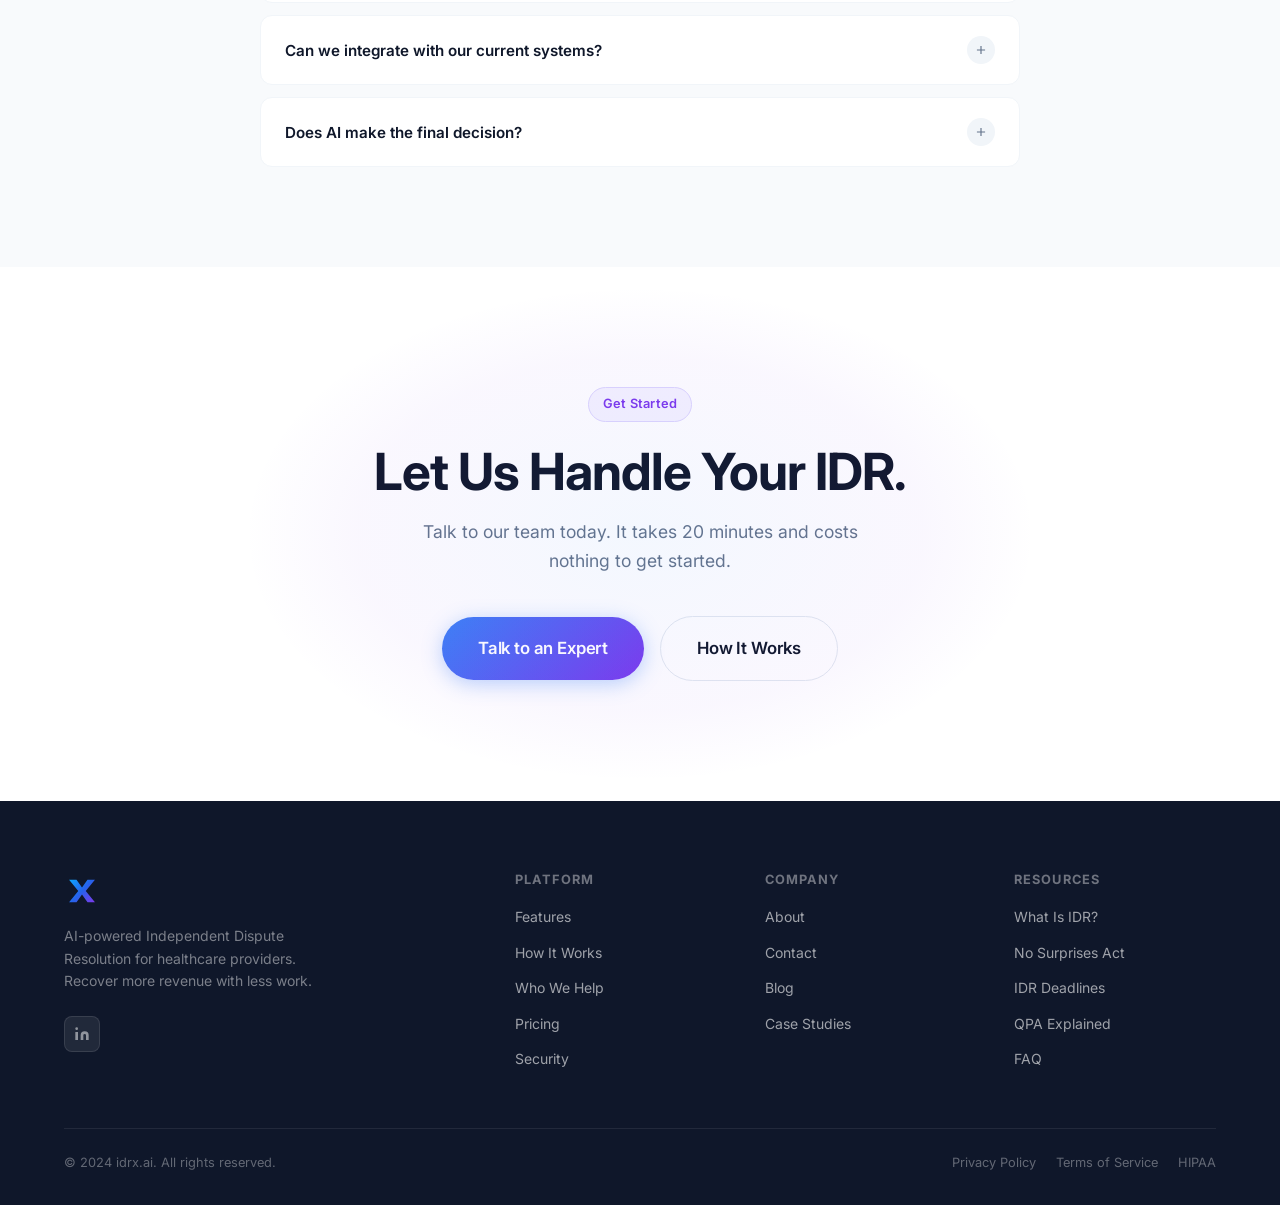
==== commit b390b79d: "Reposition from SaaS platform to done-for-you IDR service - Hero: 'We Fight for Every Dollar You're " ====
--- a/index.html
+++ b/index.html
@@ -28,7 +28,7 @@
     </ul>
     <div class="nav__actions">
       <a href="contact.html" class="btn btn--secondary btn--small">Sign In</a>
-      <a href="contact.html" class="btn btn--primary btn--small">Request Demo</a>
+      <a href="contact.html" class="btn btn--primary btn--small">Talk to an Expert</a>
     </div>
     <button class="nav__mobile-toggle" aria-label="Open menu">
       <svg width="22" height="22" viewBox="0 0 24 24" fill="none" stroke="currentColor" stroke-width="2"><line x1="3" y1="6" x2="21" y2="6"/><line x1="3" y1="12" x2="21" y2="12"/><line x1="3" y1="18" x2="21" y2="18"/></svg>
@@ -54,39 +54,38 @@
         <div class="hero__badge animate-in">
           <span class="badge badge--violet">
             <svg width="12" height="12" viewBox="0 0 24 24" fill="none" stroke="currentColor" stroke-width="2.5"><path d="M13 2L3 14h9l-1 8 10-12h-9l1-8z"/></svg>
-            AI-Powered IDR Platform
+            Done-For-You IDR Service
           </span>
         </div>
         <h1 class="hero__headline animate-in animate-in-delay-1">
-          IDR,<br>
-          <span class="text-gradient">Reimagined.</span>
+          We Fight for Every<br><span class="text-gradient">Dollar You're Owed.</span>
         </h1>
         <p class="hero__subline animate-in animate-in-delay-2">
-          Recover the reimbursement you've earned with AI-powered Independent Dispute Resolution. Healthcare providers shouldn't have to accept underpayments.
+          idrx.ai manages the entire Independent Dispute Resolution process for you — from reviewing your claims to filing disputes and securing fair reimbursement. You focus on patients. We fight for your payment.
         </p>
         <div class="hero__actions animate-in animate-in-delay-3">
-          <a href="contact.html" class="btn btn--primary btn--large">Request Demo</a>
+          <a href="contact.html" class="btn btn--primary btn--large">Talk to an Expert</a>
           <a href="#how-it-works" class="btn btn--secondary btn--large">
             <svg width="16" height="16" viewBox="0 0 24 24" fill="none" stroke="currentColor" stroke-width="2"><circle cx="12" cy="12" r="10"/><polygon points="10 8 16 12 10 16 10 8" fill="currentColor" stroke="none"/></svg>
-            Watch Demo
+            How It Works
           </a>
         </div>
         <div class="hero__trust animate-in animate-in-delay-3">
           <div class="hero__trust-item">
             <span class="check"><svg viewBox="0 0 24 24" fill="none"><polyline points="20 6 9 17 4 12" stroke="white" stroke-width="3" stroke-linecap="round" stroke-linejoin="round"/></svg></span>
-            AI Powered
+            Done For You
           </div>
           <div class="hero__trust-item">
             <span class="check"><svg viewBox="0 0 24 24" fill="none"><polyline points="20 6 9 17 4 12" stroke="white" stroke-width="3" stroke-linecap="round" stroke-linejoin="round"/></svg></span>
-            HIPAA Ready
+            No Upfront Cost
           </div>
           <div class="hero__trust-item">
             <span class="check"><svg viewBox="0 0 24 24" fill="none"><polyline points="20 6 9 17 4 12" stroke="white" stroke-width="3" stroke-linecap="round" stroke-linejoin="round"/></svg></span>
-            Secure Cloud Platform
+            HIPAA Compliant
           </div>
           <div class="hero__trust-item">
             <span class="check"><svg viewBox="0 0 24 24" fill="none"><polyline points="20 6 9 17 4 12" stroke="white" stroke-width="3" stroke-linecap="round" stroke-linejoin="round"/></svg></span>
-            Built for Providers
+            We Handle Everything
           </div>
         </div>
       </div>
@@ -205,12 +204,12 @@
         <div class="voice-tagline">Every dollar.</div>
       </div>
       <div class="voice-section__copy reveal">
-        <h2>Every Underpaid Claim Has a Voice.</h2>
+        <h2>We Handle IDR So You Don't Have To.</h2>
         <p>
-          Whether you're a physician group, hospital, emergency medicine practice, anesthesia group, radiology practice, or revenue cycle team—idrx.ai gives every eligible claim the attention it deserves.
+          Whether you're a physician group, hospital, emergency medicine practice, anesthesia group, or radiology practice — we review your claims, build your cases, and advocate through the entire IDR process on your behalf.
         </p>
         <p>
-          Our AI-powered platform identifies overlooked reimbursement opportunities, prepares stronger disputes, and streamlines every step of the Independent Dispute Resolution process.
+          We don't hand you a tool and wish you luck. Our team, backed by AI, does the work — so you can stay focused on delivering care.
         </p>
         <div class="specialty-tags">
           <span class="specialty-tag">Emergency Medicine</span>
@@ -233,8 +232,8 @@
       <div class="section__badge">
         <span class="badge badge--blue">Benefits</span>
       </div>
-      <h2 class="section__title">Built to Maximize Your Revenue</h2>
-      <p class="section__subtitle">Everything your team needs to identify, prepare, and win Independent Dispute Resolution cases—in one intelligent platform.</p>
+      <h2 class="section__title">What We Do For You</h2>
+      <p class="section__subtitle">From the first claim review to final payment, our team handles every step of the IDR process on your behalf.</p>
     </div>
     <div class="benefits-grid">
       <div class="benefit-card reveal">
@@ -244,8 +243,8 @@
             <line x1="12" y1="1" x2="12" y2="23"/><path d="M17 5H9.5a3.5 3.5 0 0 0 0 7h5a3.5 3.5 0 0 1 0 7H6"/>
           </svg>
         </div>
-        <h3>Recover More Revenue</h3>
-        <p>Identify overlooked reimbursement opportunities and maximize collections through intelligent IDR workflows designed for healthcare.</p>
+        <h3>We Review Every Claim</h3>
+        <p>Our team reviews every eligible out-of-network claim for IDR opportunity — identifying cases worth pursuing before a single hour is spent on preparation.</p>
       </div>
       <div class="benefit-card reveal">
         <div class="benefit-card__icon">
@@ -254,8 +253,8 @@
             <path d="M9.663 17h4.673M12 3v1m6.364 1.636l-.707.707M21 12h-1M4 12H3m3.343-5.657l-.707-.707m2.828 9.9a5 5 0 1 1 7.072 0l-.548.547A3.374 3.374 0 0 0 14 18.469V19a2 2 0 1 1-4 0v-.531c0-.895-.356-1.754-.988-2.386l-.548-.547z"/>
           </svg>
         </div>
-        <h3>AI Case Preparation</h3>
-        <p>Automatically organize documentation, identify missing information, and prepare comprehensive dispute packages ready for submission.</p>
+        <h3>We Build Your Case</h3>
+        <p>We organize all documentation, identify gaps, and prepare a comprehensive, compelling dispute package — presented to make the strongest argument for fair reimbursement.</p>
       </div>
       <div class="benefit-card reveal">
         <div class="benefit-card__icon">
@@ -264,8 +263,8 @@
             <circle cx="12" cy="12" r="10"/><polyline points="12 6 12 12 16 14"/>
           </svg>
         </div>
-        <h3>Faster Processing</h3>
-        <p>Reduce administrative work and manual data entry while dramatically accelerating the entire dispute lifecycle from start to finish.</p>
+        <h3>We Handle Every Deadline</h3>
+        <p>Federal IDR timelines are strict. We track and manage every filing window, response, and deadline — so nothing falls through the cracks on your end.</p>
       </div>
       <div class="benefit-card reveal">
         <div class="benefit-card__icon">
@@ -274,8 +273,8 @@
             <rect x="3" y="3" width="18" height="18" rx="2"/><path d="M3 9h18M9 21V9"/>
           </svg>
         </div>
-        <h3>Complete Visibility</h3>
-        <p>Track every case from submission through final payment in one centralized dashboard. No more spreadsheets or status emails.</p>
+        <h3>You See Every Result</h3>
+        <p>While we do the work, you always know what's happening. Full transparency into every case we're managing, what we've filed, and what you've recovered.</p>
       </div>
     </div>
   </div>
@@ -288,8 +287,8 @@
       <div class="section__badge">
         <span class="badge badge--violet">How It Works</span>
       </div>
-      <h2 class="section__title">AI Simplifies Every Step.</h2>
-      <p class="section__subtitle">From claim import to final payment, idrx.ai manages the complexity so your team doesn't have to.</p>
+      <h2 class="section__title">We Handle Every Step.</h2>
+      <p class="section__subtitle">Hand us your claims and we take it from there — review, case preparation, filing, and recovery.</p>
     </div>
     <div class="steps-grid">
       <div class="step-card reveal">
@@ -297,32 +296,32 @@
           <svg width="28" height="28" viewBox="0 0 24 24" fill="none" stroke="currentColor" stroke-width="1.75"><path d="M21 15v4a2 2 0 0 1-2 2H5a2 2 0 0 1-2-2v-4"/><polyline points="17 8 12 3 7 8"/><line x1="12" y1="3" x2="12" y2="15"/></svg>
           <span class="step-card__num">1</span>
         </div>
-        <h3>Import Claims</h3>
-        <p>Securely upload claims directly from your billing or revenue cycle workflow. We support leading practice management systems.</p>
+        <h3>Share Your Claims</h3>
+        <p>Send us your out-of-network claims. We'll review them and identify which ones qualify for IDR — no prep work required on your end.</p>
       </div>
       <div class="step-card reveal">
         <div class="step-card__number">
           <svg width="28" height="28" viewBox="0 0 24 24" fill="none" stroke="currentColor" stroke-width="1.75"><path d="M9.663 17h4.673M12 3v1m6.364 1.636l-.707.707M21 12h-1M4 12H3m3.343-5.657l-.707-.707m2.828 9.9a5 5 0 1 1 7.072 0l-.548.547A3.374 3.374 0 0 0 14 18.469V19a2 2 0 1 1-4 0v-.531c0-.895-.356-1.754-.988-2.386l-.548-.547z"/></svg>
           <span class="step-card__num">2</span>
         </div>
-        <h3>AI Reviews Every Case</h3>
-        <p>Our AI analyzes documentation, eligibility, payer information, coding, and supporting evidence to build the strongest possible case.</p>
+        <h3>We Review Everything</h3>
+        <p>Our team analyzes every case for eligibility, documentation, and opportunity — identifying the strongest path to fair reimbursement for each one.</p>
       </div>
       <div class="step-card reveal">
         <div class="step-card__number">
           <svg width="28" height="28" viewBox="0 0 24 24" fill="none" stroke="currentColor" stroke-width="1.75"><path d="M14 2H6a2 2 0 0 0-2 2v16a2 2 0 0 0 2 2h12a2 2 0 0 0 2-2V8z"/><polyline points="14 2 14 8 20 8"/><line x1="16" y1="13" x2="8" y2="13"/><line x1="16" y1="17" x2="8" y2="17"/><polyline points="10 9 9 9 8 9"/></svg>
           <span class="step-card__num">3</span>
         </div>
-        <h3>Build Stronger IDR Cases</h3>
-        <p>Automatically generate organized documentation and complete dispute packages. Review and submit under your control.</p>
+        <h3>We Advocate For You</h3>
+        <p>We file, track, and argue your disputes through the federal IDR process — presenting your case with the evidence and expertise it deserves.</p>
       </div>
       <div class="step-card reveal">
         <div class="step-card__number">
           <svg width="28" height="28" viewBox="0 0 24 24" fill="none" stroke="currentColor" stroke-width="1.75"><polyline points="22 12 18 12 15 21 9 3 6 12 2 12"/></svg>
           <span class="step-card__num">4</span>
         </div>
-        <h3>Track Every Outcome</h3>
-        <p>Monitor disputes, reimbursement status, deadlines, and recoveries in one dashboard—from submission to final payment.</p>
+        <h3>You Get Paid</h3>
+        <p>Receive reimbursement that reflects the true value of your services. We keep you updated every step of the way until payment is secured.</p>
       </div>
     </div>
   </div>
@@ -336,32 +335,32 @@
         <div style="margin-bottom:16px">
           <span class="badge" style="background:rgba(59,130,246,0.15);color:#93C5FD;border-color:rgba(59,130,246,0.3)">Platform</span>
         </div>
-        <h2>Built for Modern Healthcare Teams</h2>
-        <p>Everything you need to manage Independent Dispute Resolution from a single, secure platform—with AI working behind the scenes on every case.</p>
+        <h2>Full Visibility Into What We're Doing</h2>
+        <p>While our team handles the work, you always know exactly where every case stands — what's been filed, what's pending, and what's been recovered on your behalf.</p>
         <ul class="feature-list">
           <li>
             <span class="check-icon"><svg viewBox="0 0 24 24" fill="none"><polyline points="20 6 9 17 4 12" stroke="currentColor" stroke-width="3" stroke-linecap="round"/></svg></span>
-            Intelligent claim eligibility screening
+            We review every claim for IDR eligibility
           </li>
           <li>
             <span class="check-icon"><svg viewBox="0 0 24 24" fill="none"><polyline points="20 6 9 17 4 12" stroke="currentColor" stroke-width="3" stroke-linecap="round"/></svg></span>
-            Automated documentation organization
+            We organize and prepare all documentation
           </li>
           <li>
             <span class="check-icon"><svg viewBox="0 0 24 24" fill="none"><polyline points="20 6 9 17 4 12" stroke="currentColor" stroke-width="3" stroke-linecap="round"/></svg></span>
-            Deadline tracking and alert system
+            We manage every federal IDR deadline
           </li>
           <li>
             <span class="check-icon"><svg viewBox="0 0 24 24" fill="none"><polyline points="20 6 9 17 4 12" stroke="currentColor" stroke-width="3" stroke-linecap="round"/></svg></span>
-            Payer analytics and dispute insights
+            We track payer behavior and dispute outcomes
           </li>
           <li>
             <span class="check-icon"><svg viewBox="0 0 24 24" fill="none"><polyline points="20 6 9 17 4 12" stroke="currentColor" stroke-width="3" stroke-linecap="round"/></svg></span>
-            HIPAA-ready secure cloud infrastructure
+            HIPAA-compliant, fully secure process
           </li>
           <li>
             <span class="check-icon"><svg viewBox="0 0 24 24" fill="none"><polyline points="20 6 9 17 4 12" stroke="currentColor" stroke-width="3" stroke-linecap="round"/></svg></span>
-            Exportable case packages and reports
+            Full reporting on every case we manage
           </li>
         </ul>
       </div>
@@ -481,7 +480,7 @@
         <span class="badge badge--violet">Why idrx.ai</span>
       </div>
       <h2 class="section__title">Why Providers Choose idrx.ai</h2>
-      <p class="section__subtitle">We didn't build a generic workflow tool. We built the definitive platform for Independent Dispute Resolution.</p>
+      <p class="section__subtitle">We're not a software tool. We're a dedicated team that fights for your reimbursement — backed by AI that lets us do it faster and better than anyone else.</p>
     </div>
     <div class="why-grid">
       <div class="why-card reveal">
@@ -492,8 +491,8 @@
           </svg>
         </div>
         <div>
-          <h4>AI That Works For You</h4>
-          <p>Reduce repetitive administrative work with intelligent automation that learns and improves with every case your team processes.</p>
+          <h4>We Do The Work</h4>
+          <p>This is a done-for-you service, not a platform you manage. Our team handles every step — review, preparation, filing, and follow-through.</p>
         </div>
       </div>
       <div class="why-card reveal">
@@ -504,8 +503,8 @@
           </svg>
         </div>
         <div>
-          <h4>Designed For Healthcare</h4>
-          <p>Built specifically around Independent Dispute Resolution—not generic automation repurposed for healthcare. Every feature is purpose-built.</p>
+          <h4>AI-Enhanced Advocacy</h4>
+          <p>We use AI to review more claims, faster, and build stronger cases than any manual process — giving your disputes the best possible chance of success.</p>
         </div>
       </div>
       <div class="why-card reveal">
@@ -516,8 +515,8 @@
           </svg>
         </div>
         <div>
-          <h4>Enterprise Security</h4>
-          <p>HIPAA-ready infrastructure with secure cloud architecture, end-to-end encryption, and role-based access controls for your entire team.</p>
+          <h4>No Upfront Cost</h4>
+          <p>We succeed when you get paid. Our model is aligned with your outcomes — you don't pay unless we recover reimbursement for you.</p>
         </div>
       </div>
       <div class="why-card reveal">
@@ -528,8 +527,8 @@
           </svg>
         </div>
         <div>
-          <h4>Better Financial Outcomes</h4>
-          <p>Recover more revenue while reducing operational costs. Our customers see measurable improvements in reimbursement rates within 60 days.</p>
+          <h4>Deep IDR Expertise</h4>
+          <p>We bring specialized knowledge of the No Surprises Act and the federal IDR process — with a track record of recovering millions for out-of-network providers.</p>
         </div>
       </div>
     </div>
@@ -646,11 +645,11 @@
     <div class="section__badge" style="justify-content:center;display:flex;margin-bottom:20px">
       <span class="badge badge--violet">Get Started</span>
     </div>
-    <h2>Stop Leaving Revenue Behind.</h2>
-    <p>Recover the reimbursement your organization deserves. Request a personalized demo and see idrx.ai in action.</p>
+    <h2>Let Us Handle Your IDR.</h2>
+    <p>Talk to our team today. It takes 20 minutes and costs nothing to get started.</p>
     <div class="cta-section__actions">
-      <a href="contact.html" class="btn btn--primary btn--large">Request a Personalized Demo</a>
-      <a href="features.html" class="btn btn--secondary btn--large">Explore Features</a>
+      <a href="contact.html" class="btn btn--primary btn--large">Talk to an Expert</a>
+      <a href="#how-it-works" class="btn btn--secondary btn--large">How It Works</a>
     </div>
   </div>
 </section>
